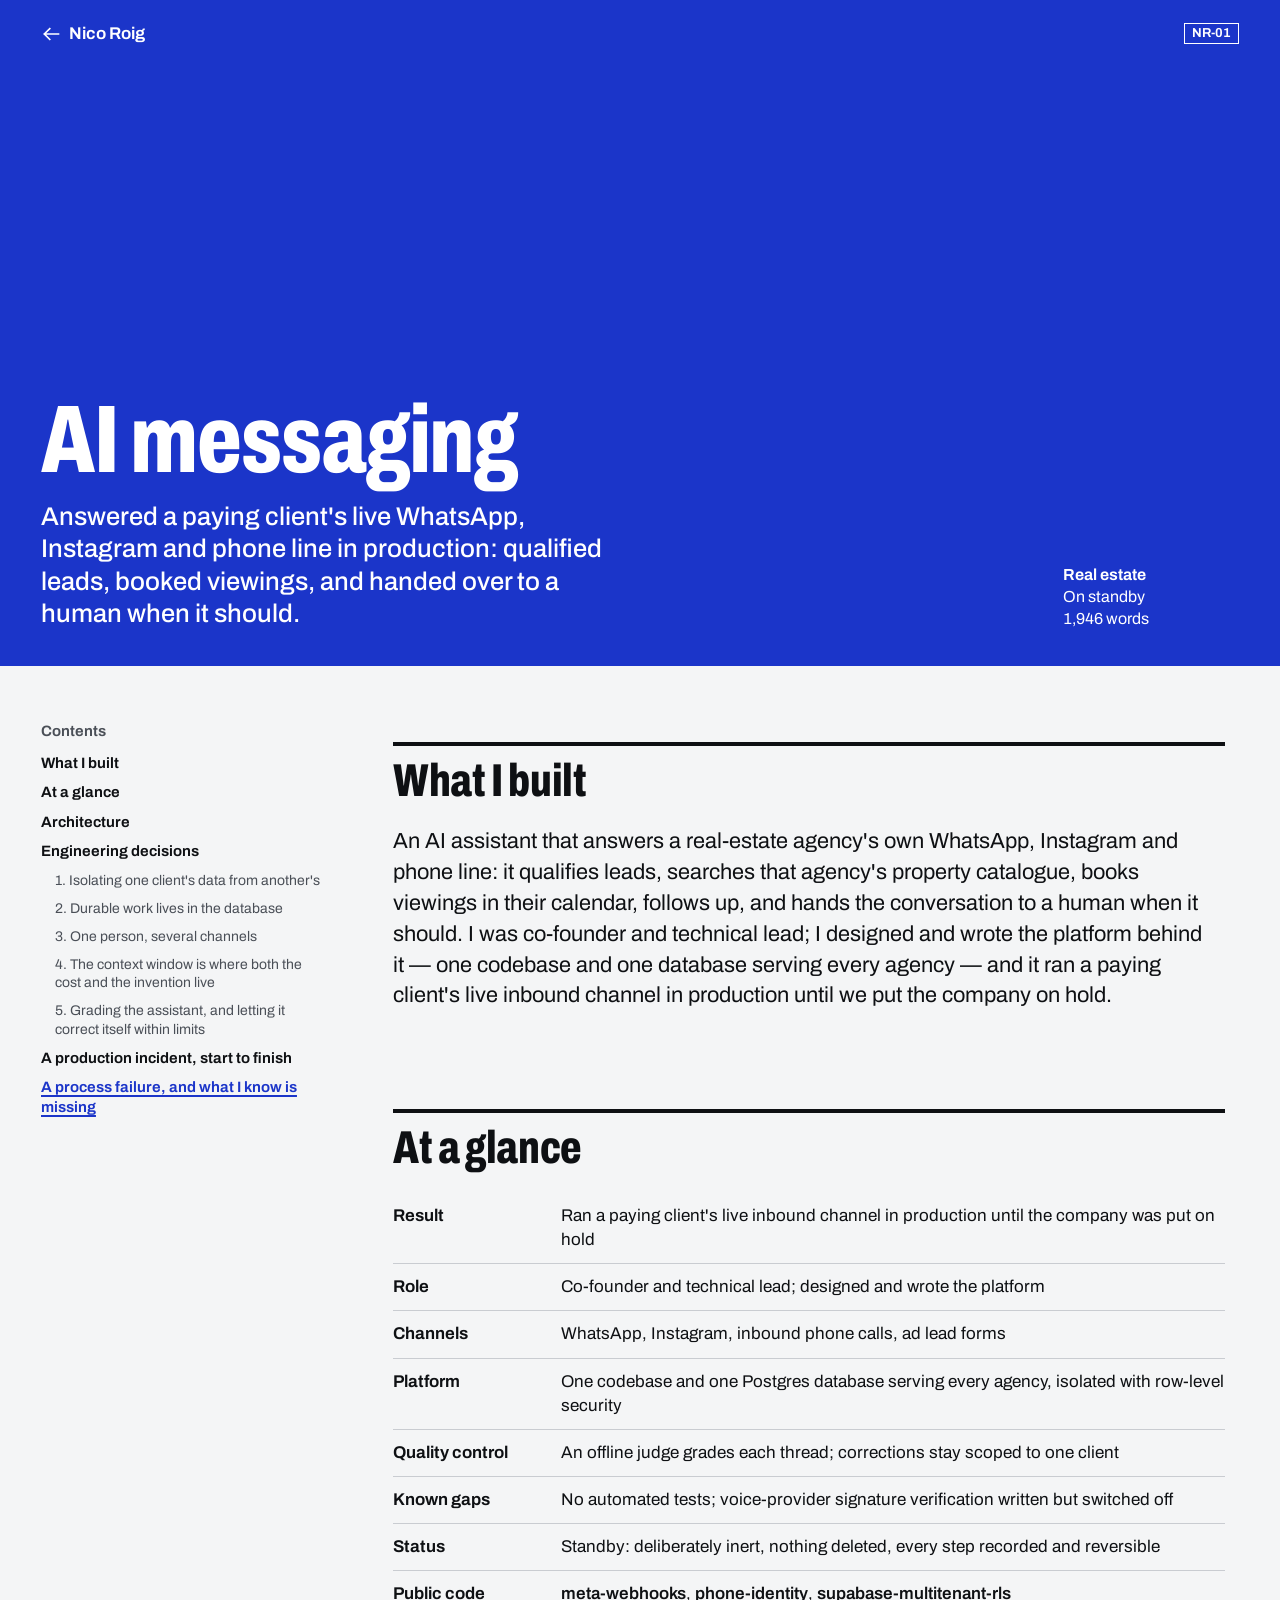
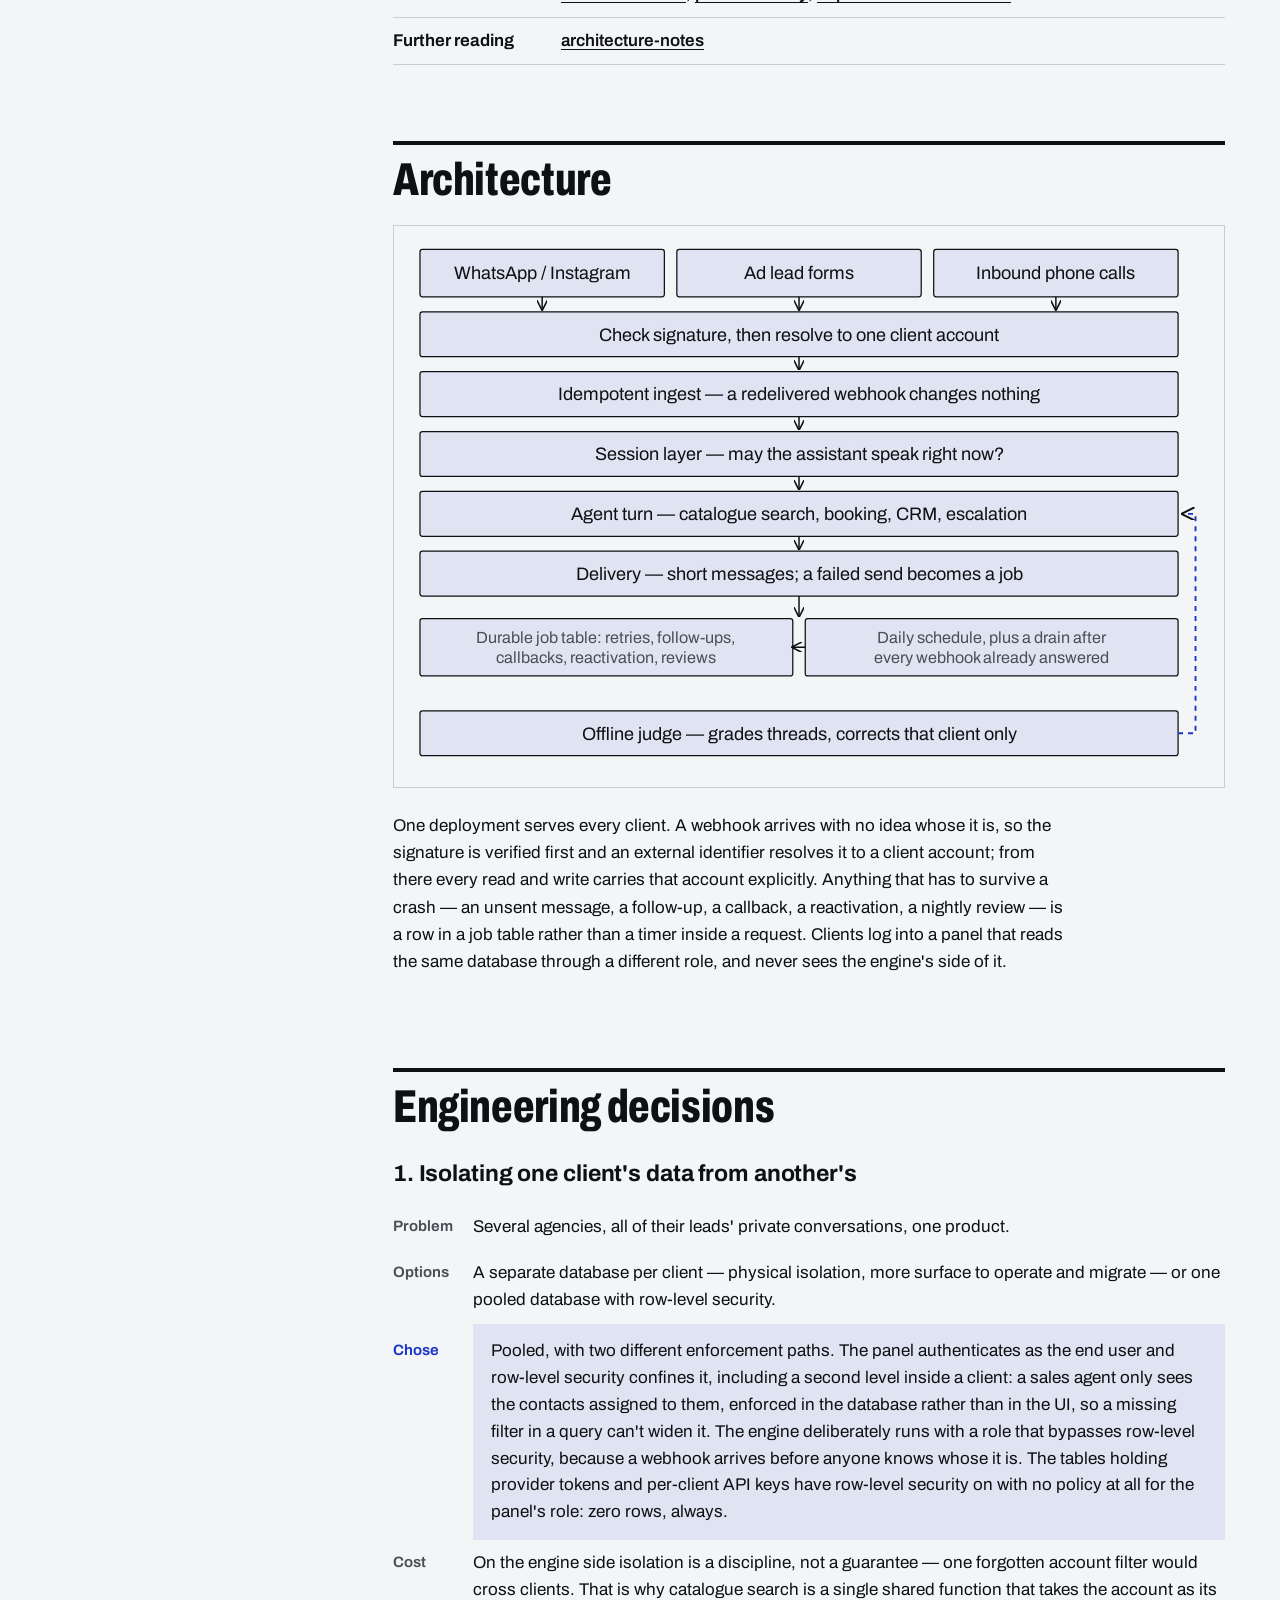
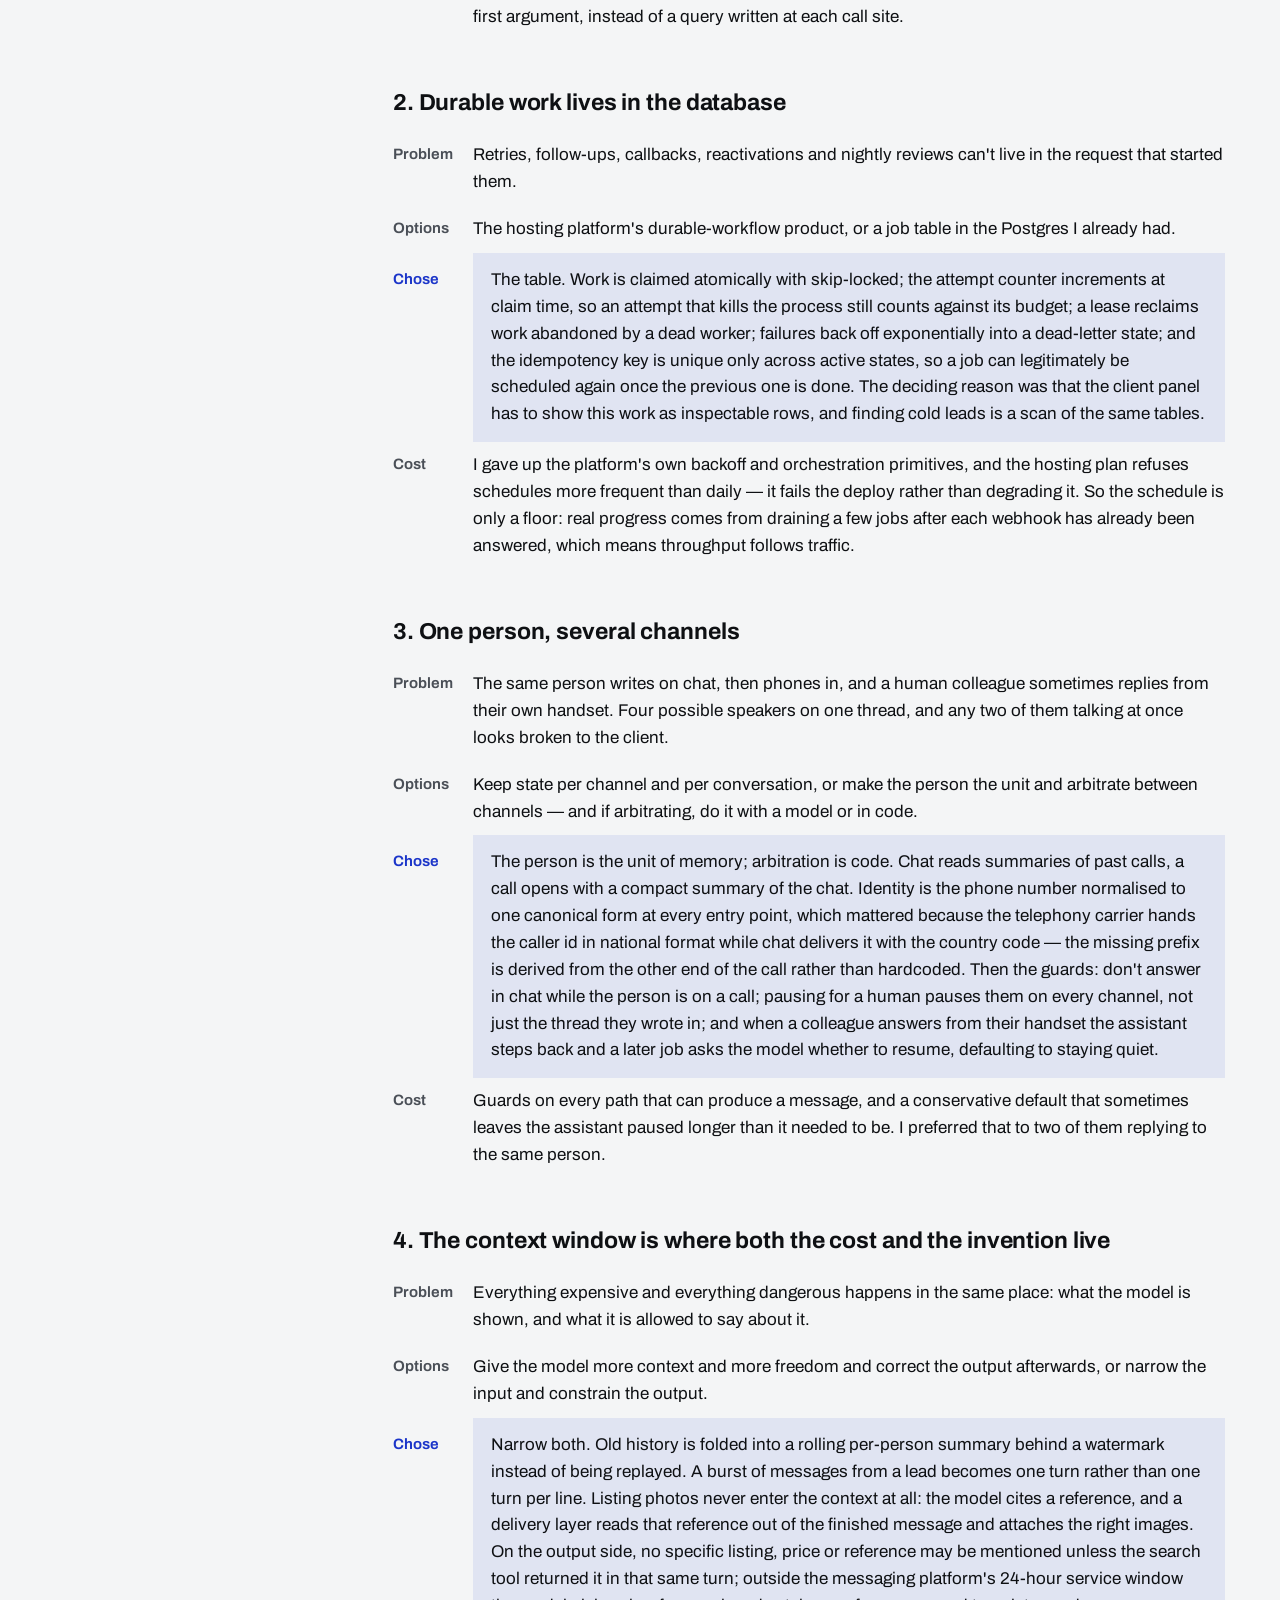
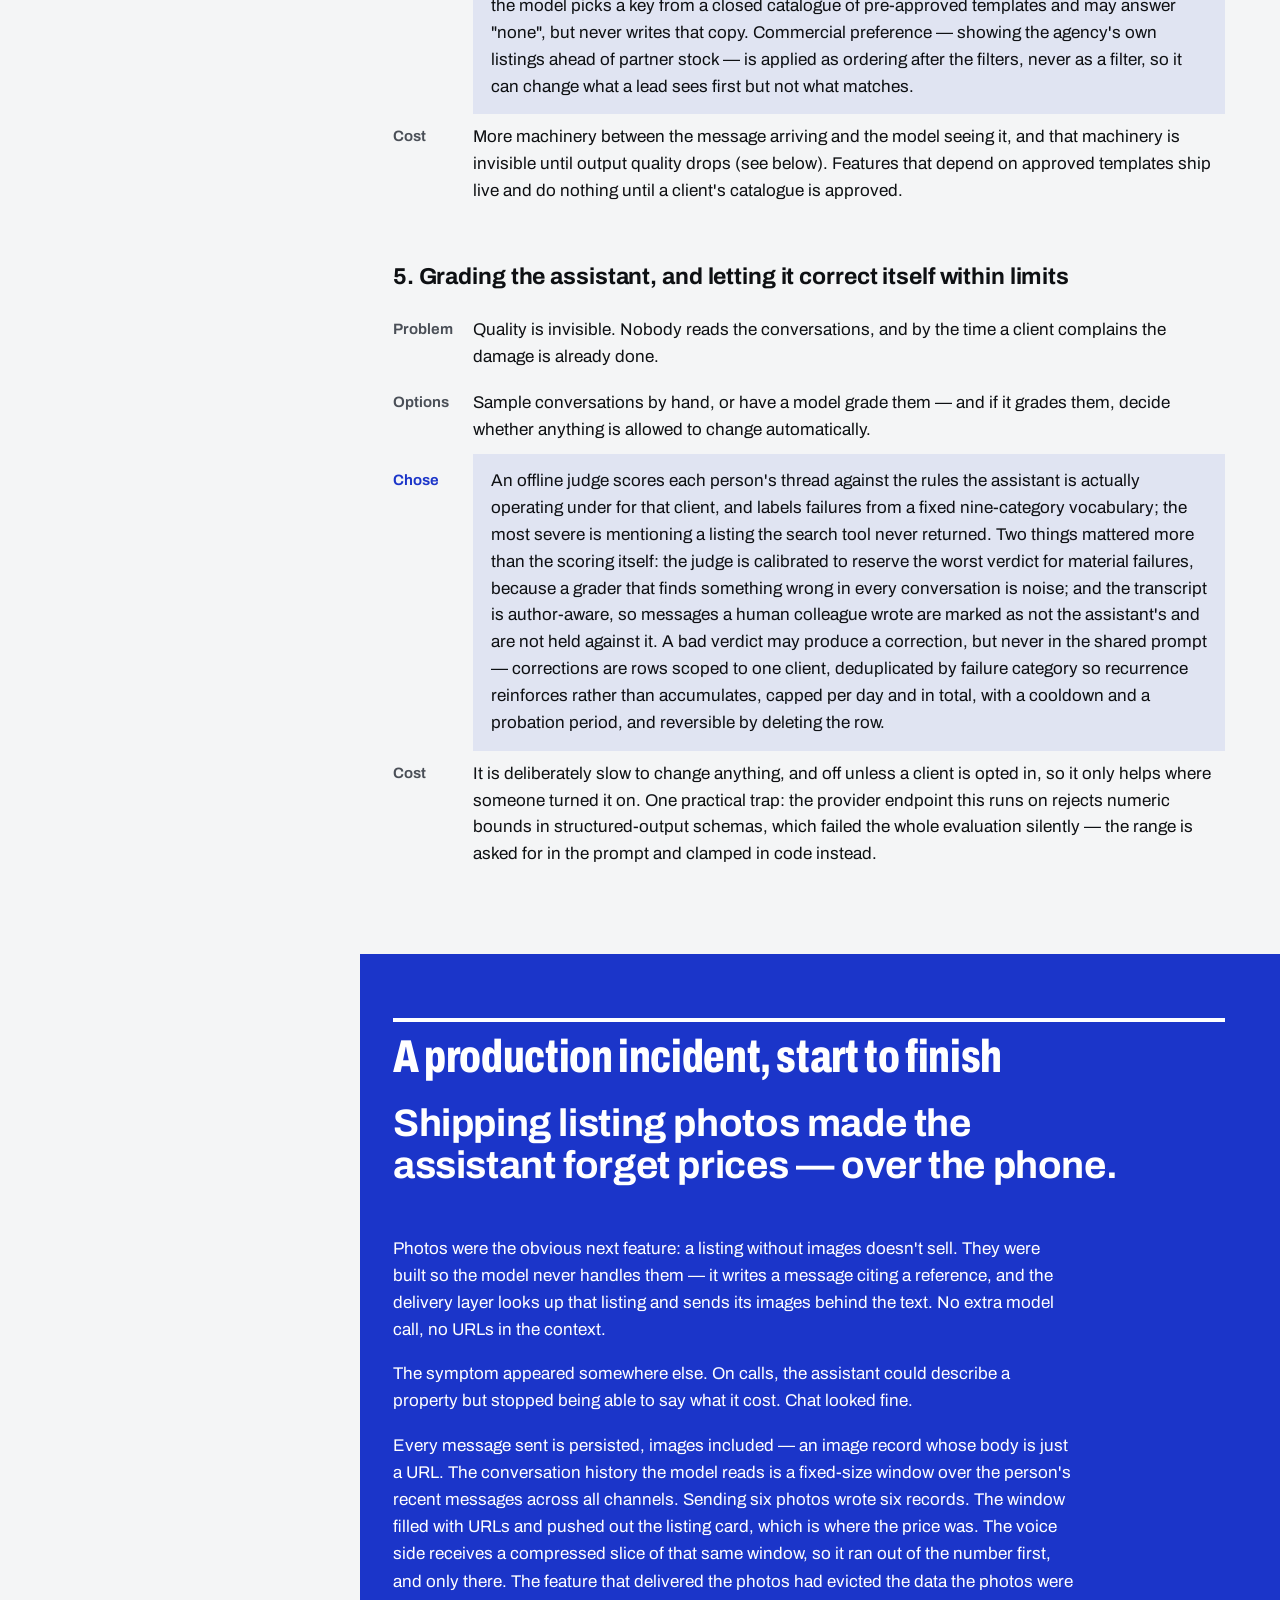
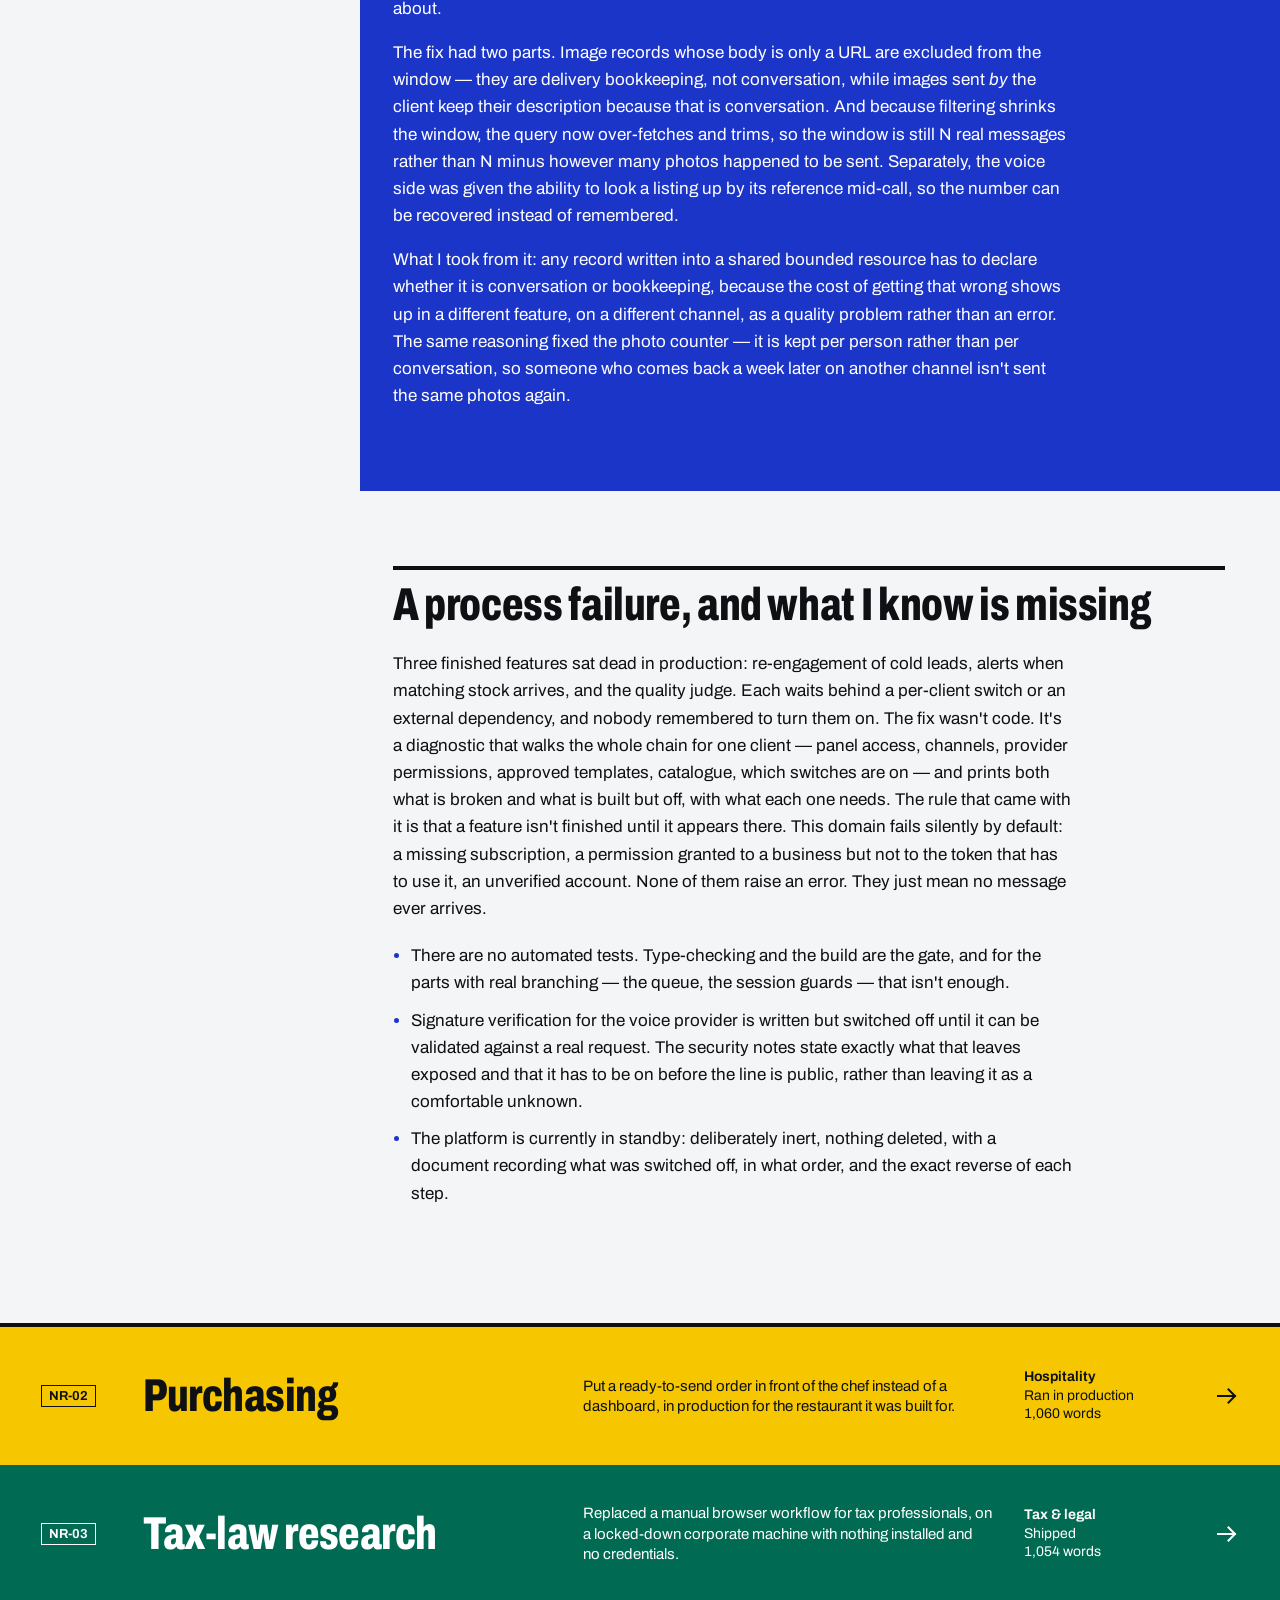
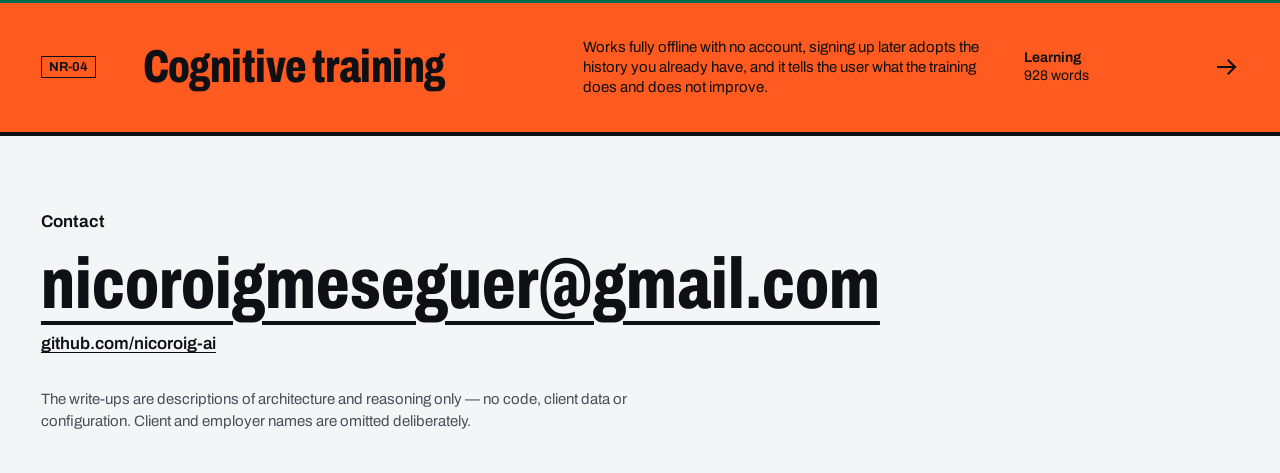
==== messaging/index.html @ cc5778f0 "Rediseño como catálogo tipo data book Cada sistema pasa a tener su propia página y URL, con un resul" ====
<!doctype html>
<html lang="en">
<head>
<meta charset="utf-8">
<meta name="viewport" content="width=device-width, initial-scale=1">
<title>AI messaging — Nico Roig</title>
<meta name="description" content="An AI assistant that answered a real-estate agency's own WhatsApp, Instagram and phone line, and the engineering decisions behind it.">
<link rel="canonical" href="https://nicoroig.dev/messaging/">
<meta property="og:type" content="website">
<meta property="og:site_name" content="Nico Roig">
<meta property="og:title" content="AI messaging — Nico Roig">
<meta property="og:description" content="An AI assistant that answered a real-estate agency's own WhatsApp, Instagram and phone line, and the engineering decisions behind it.">
<meta property="og:url" content="https://nicoroig.dev/messaging/">
<meta property="og:image" content="https://nicoroig.dev/assets/og/messaging.png">
<meta property="og:image:width" content="1200">
<meta property="og:image:height" content="630">
<meta name="twitter:card" content="summary_large_image">
<link rel="icon" href="/assets/favicon.svg" type="image/svg+xml">
<link rel="apple-touch-icon" href="/assets/apple-touch-icon.png">
<link rel="preload" href="/assets/fonts/archivo-latin-standard-normal.woff2" as="font" type="font/woff2" crossorigin>
<link rel="stylesheet" href="/assets/site.css">
<script src="/assets/site.js" defer></script>
</head>
<body data-book="messaging">
<a class="skip" href="#content">Skip to the write-up</a>
<header class="cover">
  <div class="cover-top">
    <a class="back" href="/"><svg class="arrow" viewBox="0 0 24 24" width="20" height="20" aria-hidden="true"><path d="M21 12H4M10.5 5.5 4 12l6.5 6.5" fill="none" stroke="currentColor" stroke-width="2" stroke-linecap="square"/></svg><span>Nico Roig</span></a>
    <span class="plate">NR-01</span>
  </div>
  <div class="cover-body">
    <h1>AI messaging</h1>
    <p class="cover-result">Answered a paying client's live WhatsApp, Instagram and phone line in production: qualified leads, booked viewings, and handed over to a human when it should.</p>
    <p class="cover-meta"><span>Real estate</span><span>On standby</span><span>1,946 words</span></p>
  </div>
</header>
<div class="doc">
  <nav class="toc" aria-label="On this page">
    <p class="toc-title">Contents</p>
    <ol>
      <li><a href="#what-i-built">What I built</a></li><li><a href="#at-a-glance">At a glance</a></li><li><a href="#architecture">Architecture</a></li><li><a href="#engineering-decisions">Engineering decisions</a></li><li class="toc-sub"><a href="#1-isolating-one-client-s-data-from-another-s">1. Isolating one client's data from another's</a></li><li class="toc-sub"><a href="#2-durable-work-lives-in-the-database">2. Durable work lives in the database</a></li><li class="toc-sub"><a href="#3-one-person-several-channels">3. One person, several channels</a></li><li class="toc-sub"><a href="#4-the-context-window-is-where-both-the-cost-and-the-invention-live">4. The context window is where both the cost and the invention live</a></li><li class="toc-sub"><a href="#5-grading-the-assistant-and-letting-it-correct-itself-within-limits">5. Grading the assistant, and letting it correct itself within limits</a></li><li><a href="#a-production-incident-start-to-finish">A production incident, start to finish</a></li><li><a href="#a-process-failure-and-what-i-know-is-missing">A process failure, and what I know is missing</a></li>
    </ol>
  </nav>
  <main id="content">
<section id="what-i-built">
<h2>What I built</h2>
<p class="lead">An AI assistant that answers a real-estate agency's own WhatsApp, Instagram and phone line: it qualifies leads, searches that agency's property catalogue, books viewings in their calendar, follows up, and hands the conversation to a human when it should. I was co-founder and technical lead; I designed and wrote the platform behind it — one codebase and one database serving every agency — and it ran a paying client's live inbound channel in production until we put the company on hold.</p>
</section>
<section id="at-a-glance">
<h2>At a glance</h2>
<dl class="spec">
  <dt>Result</dt><dd>Ran a paying client's live inbound channel in production until the company was put on hold</dd>
  <dt>Role</dt><dd>Co-founder and technical lead; designed and wrote the platform</dd>
  <dt>Channels</dt><dd>WhatsApp, Instagram, inbound phone calls, ad lead forms</dd>
  <dt>Platform</dt><dd>One codebase and one Postgres database serving every agency, isolated with row-level security</dd>
  <dt>Quality control</dt><dd>An offline judge grades each thread; corrections stay scoped to one client</dd>
  <dt>Known gaps</dt><dd>No automated tests; voice-provider signature verification written but switched off</dd>
  <dt>Status</dt><dd>Standby: deliberately inert, nothing deleted, every step recorded and reversible</dd>
  <dt>Public code</dt><dd><a href="https://github.com/nicoroig-ai/meta-webhooks">meta-webhooks</a>, <a href="https://github.com/nicoroig-ai/phone-identity">phone-identity</a>, <a href="https://github.com/nicoroig-ai/supabase-multitenant-rls">supabase-multitenant-rls</a></dd>
  <dt>Further reading</dt><dd><a href="https://github.com/nicoroig-ai/architecture-notes">architecture-notes</a></dd>
</dl>
</section>
<section id="architecture">
<h2>Architecture</h2>
<div class="fig" tabindex="0" role="group" aria-label="Architecture diagram. Scrolls sideways on small screens.">
    <svg viewBox="0 0 640 424" role="img" aria-label="Flow diagram: inbound channels, signature check, routing to a client account, idempotent ingest, session layer, agent turn, delivery, durable job table, schedule, offline judge feeding back into the agent turn.">
      <defs>
        <marker id="a1" viewBox="0 0 8 8" refX="7" refY="4" markerWidth="7" markerHeight="7" orient="auto">
          <path d="M0,0 L8,4 L0,8" stroke-width="1.2"/>
        </marker>
      </defs>

      <rect x="8"   y="6" width="196" height="38" rx="2"/>
      <text x="106" y="30" text-anchor="middle">WhatsApp / Instagram</text>
      <rect x="214" y="6" width="196" height="38" rx="2"/>
      <text x="312" y="30" text-anchor="middle">Ad lead forms</text>
      <rect x="420" y="6" width="196" height="38" rx="2"/>
      <text x="518" y="30" text-anchor="middle">Inbound phone calls</text>

      <line x1="106" y1="44" x2="106" y2="54" marker-end="url(#a1)"/>
      <line x1="312" y1="44" x2="312" y2="54" marker-end="url(#a1)"/>
      <line x1="518" y1="44" x2="518" y2="54" marker-end="url(#a1)"/>

      <rect x="8" y="56" width="608" height="36" rx="2"/>
      <text x="312" y="79" text-anchor="middle">Check signature, then resolve to one client account</text>
      <line x1="312" y1="92" x2="312" y2="102" marker-end="url(#a1)"/>

      <rect x="8" y="104" width="608" height="36" rx="2"/>
      <text x="312" y="127" text-anchor="middle">Idempotent ingest — a redelivered webhook changes nothing</text>
      <line x1="312" y1="140" x2="312" y2="150" marker-end="url(#a1)"/>

      <rect x="8" y="152" width="608" height="36" rx="2"/>
      <text x="312" y="175" text-anchor="middle">Session layer — may the assistant speak right now?</text>
      <line x1="312" y1="188" x2="312" y2="198" marker-end="url(#a1)"/>

      <rect x="8" y="200" width="608" height="36" rx="2"/>
      <text x="312" y="223" text-anchor="middle">Agent turn — catalogue search, booking, CRM, escalation</text>
      <line x1="312" y1="236" x2="312" y2="246" marker-end="url(#a1)"/>

      <rect x="8" y="248" width="608" height="36" rx="2"/>
      <text x="312" y="271" text-anchor="middle">Delivery — short messages; a failed send becomes a job</text>
      <line x1="312" y1="284" x2="312" y2="300" marker-end="url(#a1)"/>

      <rect x="8" y="302" width="299" height="46" rx="2"/>
      <text x="157" y="322" text-anchor="middle" class="sm">Durable job table: retries, follow-ups,</text>
      <text x="157" y="338" text-anchor="middle" class="sm">callbacks, reactivation, reviews</text>

      <rect x="317" y="302" width="299" height="46" rx="2"/>
      <text x="466" y="322" text-anchor="middle" class="sm">Daily schedule, plus a drain after</text>
      <text x="466" y="338" text-anchor="middle" class="sm">every webhook already answered</text>
      <line x1="317" y1="325" x2="307" y2="325" marker-end="url(#a1)"/>

      <rect x="8" y="376" width="608" height="36" rx="2"/>
      <text x="312" y="399" text-anchor="middle">Offline judge — grades threads, corrects that client only</text>
      <path class="dash" d="M616,394 H630 V218 H620" marker-end="url(#a1)"/>
    </svg>
  </div>
  <p class="fig-hint">Scroll sideways to see the whole diagram.</p>
  <p>One deployment serves every client. A webhook arrives with no idea whose it is, so the signature is verified first and an external identifier resolves it to a client account; from there every read and write carries that account explicitly. Anything that has to survive a crash — an unsent message, a follow-up, a callback, a reactivation, a nightly review — is a row in a job table rather than a timer inside a request. Clients log into a panel that reads the same database through a different role, and never sees the engine's side of it.</p>
</section>
<section id="engineering-decisions">
<h2>Engineering decisions</h2>
<h3 id="1-isolating-one-client-s-data-from-another-s">1. Isolating one client's data from another's</h3>
  <dl>
    <dt>Problem</dt><dd>Several agencies, all of their leads' private conversations, one product.</dd>
    <dt>Options</dt><dd>A separate database per client — physical isolation, more surface to operate and migrate — or one pooled database with row-level security.</dd>
    <dt>Chose</dt><dd>Pooled, with two different enforcement paths. The panel authenticates as the end user and row-level security confines it, including a second level inside a client: a sales agent only sees the contacts assigned to them, enforced in the database rather than in the UI, so a missing filter in a query can't widen it. The engine deliberately runs with a role that bypasses row-level security, because a webhook arrives before anyone knows whose it is. The tables holding provider tokens and per-client API keys have row-level security on with no policy at all for the panel's role: zero rows, always.</dd>
    <dt>Cost</dt><dd>On the engine side isolation is a discipline, not a guarantee — one forgotten account filter would cross clients. That is why catalogue search is a single shared function that takes the account as its first argument, instead of a query written at each call site.</dd>
  </dl>

  <h3 id="2-durable-work-lives-in-the-database">2. Durable work lives in the database</h3>
  <dl>
    <dt>Problem</dt><dd>Retries, follow-ups, callbacks, reactivations and nightly reviews can't live in the request that started them.</dd>
    <dt>Options</dt><dd>The hosting platform's durable-workflow product, or a job table in the Postgres I already had.</dd>
    <dt>Chose</dt><dd>The table. Work is claimed atomically with skip-locked; the attempt counter increments at claim time, so an attempt that kills the process still counts against its budget; a lease reclaims work abandoned by a dead worker; failures back off exponentially into a dead-letter state; and the idempotency key is unique only across active states, so a job can legitimately be scheduled again once the previous one is done. The deciding reason was that the client panel has to show this work as inspectable rows, and finding cold leads is a scan of the same tables.</dd>
    <dt>Cost</dt><dd>I gave up the platform's own backoff and orchestration primitives, and the hosting plan refuses schedules more frequent than daily — it fails the deploy rather than degrading it. So the schedule is only a floor: real progress comes from draining a few jobs after each webhook has already been answered, which means throughput follows traffic.</dd>
  </dl>

  <h3 id="3-one-person-several-channels">3. One person, several channels</h3>
  <dl>
    <dt>Problem</dt><dd>The same person writes on chat, then phones in, and a human colleague sometimes replies from their own handset. Four possible speakers on one thread, and any two of them talking at once looks broken to the client.</dd>
    <dt>Options</dt><dd>Keep state per channel and per conversation, or make the person the unit and arbitrate between channels — and if arbitrating, do it with a model or in code.</dd>
    <dt>Chose</dt><dd>The person is the unit of memory; arbitration is code. Chat reads summaries of past calls, a call opens with a compact summary of the chat. Identity is the phone number normalised to one canonical form at every entry point, which mattered because the telephony carrier hands the caller id in national format while chat delivers it with the country code — the missing prefix is derived from the other end of the call rather than hardcoded. Then the guards: don't answer in chat while the person is on a call; pausing for a human pauses them on every channel, not just the thread they wrote in; and when a colleague answers from their handset the assistant steps back and a later job asks the model whether to resume, defaulting to staying quiet.</dd>
    <dt>Cost</dt><dd>Guards on every path that can produce a message, and a conservative default that sometimes leaves the assistant paused longer than it needed to be. I preferred that to two of them replying to the same person.</dd>
  </dl>

  <h3 id="4-the-context-window-is-where-both-the-cost-and-the-invention-live">4. The context window is where both the cost and the invention live</h3>
  <dl>
    <dt>Problem</dt><dd>Everything expensive and everything dangerous happens in the same place: what the model is shown, and what it is allowed to say about it.</dd>
    <dt>Options</dt><dd>Give the model more context and more freedom and correct the output afterwards, or narrow the input and constrain the output.</dd>
    <dt>Chose</dt><dd>Narrow both. Old history is folded into a rolling per-person summary behind a watermark instead of being replayed. A burst of messages from a lead becomes one turn rather than one turn per line. Listing photos never enter the context at all: the model cites a reference, and a delivery layer reads that reference out of the finished message and attaches the right images. On the output side, no specific listing, price or reference may be mentioned unless the search tool returned it in that same turn; outside the messaging platform's 24-hour service window the model picks a key from a closed catalogue of pre-approved templates and may answer "none", but never writes that copy. Commercial preference — showing the agency's own listings ahead of partner stock — is applied as ordering after the filters, never as a filter, so it can change what a lead sees first but not what matches.</dd>
    <dt>Cost</dt><dd>More machinery between the message arriving and the model seeing it, and that machinery is invisible until output quality drops (see below). Features that depend on approved templates ship live and do nothing until a client's catalogue is approved.</dd>
  </dl>

  <h3 id="5-grading-the-assistant-and-letting-it-correct-itself-within-limits">5. Grading the assistant, and letting it correct itself within limits</h3>
  <dl>
    <dt>Problem</dt><dd>Quality is invisible. Nobody reads the conversations, and by the time a client complains the damage is already done.</dd>
    <dt>Options</dt><dd>Sample conversations by hand, or have a model grade them — and if it grades them, decide whether anything is allowed to change automatically.</dd>
    <dt>Chose</dt><dd>An offline judge scores each person's thread against the rules the assistant is actually operating under for that client, and labels failures from a fixed nine-category vocabulary; the most severe is mentioning a listing the search tool never returned. Two things mattered more than the scoring itself: the judge is calibrated to reserve the worst verdict for material failures, because a grader that finds something wrong in every conversation is noise; and the transcript is author-aware, so messages a human colleague wrote are marked as not the assistant's and are not held against it. A bad verdict may produce a correction, but never in the shared prompt — corrections are rows scoped to one client, deduplicated by failure category so recurrence reinforces rather than accumulates, capped per day and in total, with a cooldown and a probation period, and reversible by deleting the row.</dd>
    <dt>Cost</dt><dd>It is deliberately slow to change anything, and off unless a client is opted in, so it only helps where someone turned it on. One practical trap: the provider endpoint this runs on rejects numeric bounds in structured-output schemas, which failed the whole evaluation silently — the range is asked for in the prompt and clamped in code instead.</dd>
  </dl>
</section>
<section id="a-production-incident-start-to-finish" class="band">
<h2>A production incident, start to finish</h2>
<p class="pull">Shipping listing photos made the assistant forget prices — over the phone.</p>
  <p>Photos were the obvious next feature: a listing without images doesn't sell. They were built so the model never handles them — it writes a message citing a reference, and the delivery layer looks up that listing and sends its images behind the text. No extra model call, no URLs in the context.</p>
  <p>The symptom appeared somewhere else. On calls, the assistant could describe a property but stopped being able to say what it cost. Chat looked fine.</p>
  <p>Every message sent is persisted, images included — an image record whose body is just a URL. The conversation history the model reads is a fixed-size window over the person's recent messages across all channels. Sending six photos wrote six records. The window filled with URLs and pushed out the listing card, which is where the price was. The voice side receives a compressed slice of that same window, so it ran out of the number first, and only there. The feature that delivered the photos had evicted the data the photos were about.</p>
  <p>The fix had two parts. Image records whose body is only a URL are excluded from the window — they are delivery bookkeeping, not conversation, while images sent <em>by</em> the client keep their description because that is conversation. And because filtering shrinks the window, the query now over-fetches and trims, so the window is still N real messages rather than N minus however many photos happened to be sent. Separately, the voice side was given the ability to look a listing up by its reference mid-call, so the number can be recovered instead of remembered.</p>
  <p>What I took from it: any record written into a shared bounded resource has to declare whether it is conversation or bookkeeping, because the cost of getting that wrong shows up in a different feature, on a different channel, as a quality problem rather than an error. The same reasoning fixed the photo counter — it is kept per person rather than per conversation, so someone who comes back a week later on another channel isn't sent the same photos again.</p>
</section>
<section id="a-process-failure-and-what-i-know-is-missing">
<h2>A process failure, and what I know is missing</h2>
<p>Three finished features sat dead in production: re-engagement of cold leads, alerts when matching stock arrives, and the quality judge. Each waits behind a per-client switch or an external dependency, and nobody remembered to turn them on. The fix wasn't code. It's a diagnostic that walks the whole chain for one client — panel access, channels, provider permissions, approved templates, catalogue, which switches are on — and prints both what is broken and what is built but off, with what each one needs. The rule that came with it is that a feature isn't finished until it appears there. This domain fails silently by default: a missing subscription, a permission granted to a business but not to the token that has to use it, an unverified account. None of them raise an error. They just mean no message ever arrives.</p>
  <ul>
    <li>There are no automated tests. Type-checking and the build are the gate, and for the parts with real branching — the queue, the session guards — that isn't enough.</li>
    <li>Signature verification for the voice provider is written but switched off until it can be validated against a real request. The security notes state exactly what that leaves exposed and that it has to be on before the line is public, rather than leaving it as a comfortable unknown.</li>
    <li>The platform is currently in standby: deliberately inert, nothing deleted, with a document recording what was switched off, in what order, and the exact reverse of each step.</li>
  </ul>
</section>
  </main>
</div>
<nav class="more" id="more" aria-label="The other systems">
<ol class="stack stack--end">
  <li data-book="purchasing" style="--words:1060">
    <a class="spine" href="/purchasing/">
      <span class="plate">NR-02</span>
      <h2 class="spine-title">Purchasing</h2>
      <p class="spine-result">Put a ready-to-send order in front of the chef instead of a dashboard, in production for the restaurant it was built for.</p>
      <p class="spine-meta"><span>Hospitality</span><span>Ran in production</span><span>1,060 words</span></p>
      <svg class="arrow" viewBox="0 0 24 24" width="24" height="24" aria-hidden="true"><path d="M3 12h17M13.5 5.5 20 12l-6.5 6.5" fill="none" stroke="currentColor" stroke-width="2" stroke-linecap="square"/></svg>
    </a>
  </li>
  <li data-book="tax" style="--words:1054">
    <a class="spine" href="/tax/">
      <span class="plate">NR-03</span>
      <h2 class="spine-title">Tax-law research</h2>
      <p class="spine-result">Replaced a manual browser workflow for tax professionals, on a locked-down corporate machine with nothing installed and no credentials.</p>
      <p class="spine-meta"><span>Tax &amp; legal</span><span>Shipped</span><span>1,054 words</span></p>
      <svg class="arrow" viewBox="0 0 24 24" width="24" height="24" aria-hidden="true"><path d="M3 12h17M13.5 5.5 20 12l-6.5 6.5" fill="none" stroke="currentColor" stroke-width="2" stroke-linecap="square"/></svg>
    </a>
  </li>
  <li data-book="training" style="--words:928">
    <a class="spine" href="/training/">
      <span class="plate">NR-04</span>
      <h2 class="spine-title">Cognitive training</h2>
      <p class="spine-result">Works fully offline with no account, signing up later adopts the history you already have, and it tells the user what the training does and does not improve.</p>
      <p class="spine-meta"><span>Learning</span><span>928 words</span></p>
      <svg class="arrow" viewBox="0 0 24 24" width="24" height="24" aria-hidden="true"><path d="M3 12h17M13.5 5.5 20 12l-6.5 6.5" fill="none" stroke="currentColor" stroke-width="2" stroke-linecap="square"/></svg>
    </a>
  </li>
</ol>
</nav>
<footer class="colophon">
  <h2 class="colophon-title">Contact</h2>
  <p class="colophon-mail"><a href="mailto:nicoroigmeseguer@gmail.com">nicoroigmeseguer@gmail.com</a></p>
  <p class="colophon-links"><a href="https://github.com/nicoroig-ai">github.com/nicoroig-ai</a></p>
  <p class="colophon-note">The write-ups are descriptions of architecture and reasoning only — no code, client data or configuration. Client and employer names are omitted deliberately.</p>
</footer>
</body>
</html>
---- assets/site.css ----
/* Nico Roig: a technical data book. Visual decisions are recorded in _design/DESIGN.md. */

@font-face {
  font-family: "Archivo";
  src: url("/assets/fonts/archivo-latin-standard-normal.woff2") format("woff2");
  font-weight: 100 900;
  font-stretch: 62% 125%;
  font-style: normal;
  font-display: swap;
}
@font-face {
  font-family: "Archivo";
  src: url("/assets/fonts/archivo-latin-standard-italic.woff2") format("woff2");
  font-weight: 100 900;
  font-stretch: 62% 125%;
  font-style: italic;
  font-display: swap;
}

:root {
  color-scheme: light dark;
  --paper: #f4f5f6;
  --ink: #0e1013;
  --ink-2: #4a4f57;
  --rule: #c9ccd1;

  --cobalt: #1b35c9;
  --yellow: #f6c700;
  --green: #006b52;
  --orange: #ff5a1f;
  --on-dark: #ffffff;
  --on-light: #0e1013;

  --cobalt-text: #1b35c9;
  --yellow-text: #735c00;
  --green-text: #006b52;
  --orange-text: #b13606;

  --tint: 9%;
  --gutter: clamp(1rem, 3.2vw, 3rem);
  --ease: cubic-bezier(.16, 1, .3, 1);
  --sans: "Archivo", "Helvetica Neue", Arial, sans-serif;
}

@media (prefers-color-scheme: dark) {
  :root {
    --paper: #111317;
    --ink: #eceef0;
    --ink-2: #a5abb4;
    --rule: #30343b;
    --cobalt-text: #9dabff;
    --yellow-text: #f6c700;
    --green-text: #4fd1ab;
    --orange-text: #ff8a5f;
    --tint: 15%;
  }
}

[data-book="messaging"]  { --book: var(--cobalt); --on-book: var(--on-dark);  --book-text: var(--cobalt-text); }
[data-book="purchasing"] { --book: var(--yellow); --on-book: var(--on-light); --book-text: var(--yellow-text); }
[data-book="tax"]        { --book: var(--green);  --on-book: var(--on-dark);  --book-text: var(--green-text); }
[data-book="training"]   { --book: var(--orange); --on-book: var(--on-light); --book-text: var(--orange-text); }

*, *::before, *::after { box-sizing: border-box; }
html {
  -webkit-text-size-adjust: 100%;
  scroll-behavior: smooth;
  scrollbar-color: var(--ink-2) var(--paper);
}
body {
  margin: 0;
  background: var(--paper);
  color: var(--ink);
  font: 400 1.0625rem/1.6 var(--sans);
  font-feature-settings: "kern" 1;
  overflow-x: clip;
}
::selection { background: var(--book, var(--ink)); color: var(--on-book, var(--paper)); }
a {
  color: inherit;
  text-decoration: underline;
  text-decoration-thickness: 1px;
  text-underline-offset: .18em;
}
a:hover { text-decoration-thickness: 2px; }
:focus-visible { outline: 3px solid var(--book-text, var(--ink)); outline-offset: 3px; }
p { margin: 0 0 1em; max-width: 68ch; }
em { font-style: italic; }

.skip {
  position: absolute;
  left: var(--gutter);
  top: -4rem;
  z-index: 10;
  padding: .5rem .875rem;
  background: var(--paper);
  color: var(--ink);
}
.skip:focus { top: .75rem; }

/* Part plate: the label printed on every volume */
.plate {
  display: inline-block;
  padding: .28em .55em .24em;
  border: 1.5px solid currentColor;
  font-size: .8125rem;
  font-weight: 650;
  line-height: 1;
  font-variant-numeric: tabular-nums;
  white-space: nowrap;
}

/* ---------- Home: masthead ---------- */

.first-view {
  display: flex;
  flex-direction: column;
  min-height: 100svh;
}
.masthead {
  display: grid;
  grid-template-columns: minmax(0, 7fr) minmax(0, 5fr);
  gap: 1.25rem var(--gutter);
  align-items: end;
  padding: clamp(1.25rem, 3.4vh, 2.5rem) var(--gutter) clamp(1.125rem, 3vh, 2.25rem);
}
.masthead h1 {
  margin: 0;
  font-size: clamp(3.25rem, min(8.4vw, 13vh), 6rem);
  font-weight: 800;
  font-stretch: 112%;
  line-height: .95;
  letter-spacing: -.035em;
}
.masthead-name p { margin: .5rem 0 0; font-size: 1.0625rem; font-weight: 500; color: var(--ink-2); }
.masthead-intro p { margin-bottom: .625rem; font-size: clamp(1.0625rem, 1.5vw, 1.3125rem); line-height: 1.38; text-wrap: pretty; }
.masthead-intro .masthead-links { margin: 0; font-size: 1rem; }
.masthead-links a { margin-right: 1.125rem; font-weight: 600; }

/* ---------- Spine stack ---------- */

main { display: block; }
.first-view > main { display: flex; flex: 1; min-height: 0; }
.stack {
  list-style: none;
  display: flex;
  flex-direction: column;
  flex: 1;
  width: 100%;
  margin: 0;
  padding: 0;
  overflow: clip;
}
.stack > li {
  display: flex;
  flex: var(--words) 1 0;
  min-height: 5.75rem;
}
.spine {
  flex: 1;
  display: grid;
  grid-template-columns: 4.75rem minmax(0, 5fr) minmax(0, 5fr) minmax(9.5rem, 2fr) 1.5rem;
  gap: 0 clamp(.875rem, 2vw, 2rem);
  align-items: center;
  padding: .75rem var(--gutter);
  background: var(--book);
  color: var(--on-book);
  text-decoration: none;
  transition: transform .55s var(--ease), box-shadow .55s var(--ease);
  --title: clamp(2rem, min(4.6vw, 8vh), 4rem);
}
[data-book="messaging"] > .spine { --title: clamp(2.25rem, min(6.4vw, 11.5vh), 6rem); }
.spine:hover, .spine:focus-visible {
  transform: translateX(clamp(1rem, 2.4vw, 2.25rem));
  box-shadow: -14px 0 28px rgb(0 0 0 / .3);
}
.spine:focus-visible { outline: 3px solid var(--on-book); outline-offset: -8px; }
.spine ::selection, .cover ::selection, .band ::selection { background: var(--on-book); color: var(--book); }
.spine .plate { justify-self: start; }
.spine-title {
  margin: 0;
  font-size: var(--title);
  font-weight: 800;
  font-stretch: 72%;
  line-height: .96;
  letter-spacing: -.012em;
}
.spine-result {
  margin: 0;
  font-size: clamp(.9375rem, 1.14vw, 1.0625rem);
  line-height: 1.36;
  text-wrap: pretty;
}
.spine-meta {
  margin: 0;
  display: flex;
  flex-direction: column;
  font-size: .875rem;
  line-height: 1.34;
  font-variant-numeric: tabular-nums;
}
.spine-meta span:first-child { font-weight: 650; }
.arrow { flex: none; display: block; }
.spine .arrow { transition: transform .55s var(--ease); }
.spine:hover .arrow { transform: translateX(-.25rem); }

.stack--end > li { flex: none; min-height: calc(var(--words) * .07px + 4rem); }
.stack--end .spine { --title: clamp(1.875rem, 3.6vw, 3.25rem); }

/* ---------- Public parts ---------- */

.parts { padding: clamp(3.5rem, 8vw, 6.5rem) var(--gutter) clamp(2.5rem, 6vw, 4.5rem); }
.parts h2 {
  margin: 0 0 .5rem;
  font-size: clamp(2.5rem, 5.4vw, 4.5rem);
  font-weight: 800;
  font-stretch: 72%;
  line-height: 1;
  letter-spacing: -.012em;
}
.parts-intro { margin-bottom: 2rem; font-size: 1.1875rem; line-height: 1.4; }
.parts table { width: 100%; border-collapse: collapse; border-top: 4px solid var(--ink); }
.parts th, .parts td { padding: .875rem 1.25rem .875rem 0; border-bottom: 1px solid var(--rule); text-align: left; vertical-align: top; font-weight: 400; line-height: 1.42; }
.parts thead th { padding-block: .5rem; font-size: .875rem; font-weight: 650; color: var(--ink-2); }
.parts tbody th { font-weight: 700; white-space: nowrap; }
.parts td:last-child { color: var(--ink-2); }

/* ---------- Colophon ---------- */

.colophon { padding: clamp(2.5rem, 6vw, 4.5rem) var(--gutter) 2.5rem; border-top: 4px solid var(--ink); }
.colophon-title { margin: 0 0 .75rem; font-size: 1.0625rem; font-weight: 650; }
.colophon-mail { margin: 0 0 .5rem; max-width: none; font-size: clamp(1.5rem, 5.6vw, 4.5rem); font-weight: 800; font-stretch: 72%; line-height: 1.05; overflow-wrap: anywhere; }
.colophon-mail a { text-decoration-thickness: .05em; }
.colophon-links { margin-bottom: 2rem; font-weight: 600; }
.colophon-note { margin: 0; font-size: .9375rem; line-height: 1.45; color: var(--ink-2); }

/* ---------- Project: cover ---------- */

.cover {
  display: flex;
  flex-direction: column;
  justify-content: space-between;
  gap: clamp(2.5rem, 9vh, 6rem);
  min-height: 74svh;
  padding: 1.25rem var(--gutter) clamp(1.75rem, 4vh, 3rem);
  background: var(--book);
  color: var(--on-book);
}
.cover-top { display: flex; justify-content: space-between; align-items: center; gap: 1rem; }
.back {
  display: inline-flex;
  align-items: center;
  gap: .5rem;
  font-weight: 650;
  text-decoration: none;
}
.back:hover span { text-decoration: underline; text-decoration-thickness: 2px; text-underline-offset: .18em; }
.back:focus-visible, .cover :focus-visible { outline-color: var(--on-book); }
.cover-body { display: grid; grid-template-columns: minmax(0, 8fr) minmax(0, 4fr); gap: 1rem var(--gutter); align-items: end; }
.cover h1 {
  grid-column: 1 / -1;
  margin: 0;
  font-size: clamp(3.5rem, min(13vw, 22vh), 6rem);
  font-weight: 800;
  font-stretch: 72%;
  line-height: .94;
  letter-spacing: -.012em;
  text-wrap: balance;
}
@media (min-width: 62rem) {
  .cover h1 { font-size: 6rem; }
}
.cover-result { margin: 0; font-size: clamp(1.25rem, 2vw, 1.75rem); font-weight: 500; line-height: 1.26; max-width: 38ch; text-wrap: pretty; }
.cover-meta { margin: 0; display: flex; flex-direction: column; justify-self: end; min-width: 11rem; font-size: 1rem; line-height: 1.38; font-variant-numeric: tabular-nums; }
.cover-meta span:first-child { font-weight: 650; }

/* ---------- Project: document ---------- */

.doc {
  display: grid;
  grid-template-columns: minmax(13rem, 18rem) minmax(0, 52rem);
  gap: 0 clamp(2rem, 5vw, 5rem);
  padding: 0 var(--gutter);
}
.toc {
  position: sticky;
  top: 0;
  align-self: start;
  max-height: 100svh;
  overflow-y: auto;
  padding: 3.5rem 0 2rem;
  scrollbar-width: thin;
  font-size: .9375rem;
  line-height: 1.3;
}
.toc-title { margin: 0 0 .75rem; font-weight: 650; color: var(--ink-2); }
.toc ol { list-style: none; margin: 0; padding: 0; }
.toc li { margin: 0 0 .625rem; }
.toc a { display: block; text-decoration: none; font-weight: 650; }
.toc a:hover { text-decoration: underline; text-underline-offset: .18em; }
.toc-sub a { padding-left: .875rem; font-size: .875rem; font-weight: 400; color: var(--ink-2); }
.toc a.is-current { color: var(--book-text); text-decoration: underline; text-decoration-thickness: 2px; text-underline-offset: .18em; }

#content { padding-bottom: clamp(3.5rem, 8vw, 6rem); min-width: 0; }
#content section { padding-top: clamp(3rem, 6vw, 4.75rem); scroll-margin-top: 0; }
#content h2 {
  margin: 0 0 1.25rem;
  padding-top: .75rem;
  border-top: 4px solid var(--ink);
  font-size: clamp(2rem, 3.6vw, 3rem);
  font-weight: 800;
  font-stretch: 72%;
  line-height: 1.04;
  letter-spacing: -.008em;
  text-wrap: balance;
}
#content h3 {
  margin: 3rem 0 1rem;
  scroll-margin-top: 1.5rem;
  font-size: 1.4375rem;
  font-weight: 700;
  line-height: 1.2;
  letter-spacing: -.005em;
  text-wrap: balance;
  max-width: 34em;
}
#content h2 + h3 { margin-top: 1.75rem; }
.lead { font-size: clamp(1.1875rem, 1.7vw, 1.375rem); line-height: 1.42; text-wrap: pretty; }
#content ul { margin: 1.25rem 0; padding-left: 1.125rem; max-width: 68ch; }
#content li { margin: 0 0 .625rem; }
#content li::marker { color: var(--book-text); }

.spec {
  display: grid;
  grid-template-columns: minmax(7rem, 10.5rem) minmax(0, 1fr);
  margin: 0;
}
.spec dt, .spec dd { margin: 0; padding: .6875rem 0; border-bottom: 1px solid var(--rule); line-height: 1.42; }
.spec dt { padding-right: 1rem; font-weight: 650; }
.spec a { font-weight: 600; }

/* Decision rows */
#content section > dl:not(.spec) {
  display: grid;
  grid-template-columns: 5rem minmax(0, 1fr);
  margin: 0 0 1rem;
}
#content section > dl:not(.spec) dt {
  padding: .625rem 1rem .625rem 0;
  font-size: .9375rem;
  font-weight: 650;
  line-height: 1.7;
  color: var(--ink-2);
}
#content section > dl:not(.spec) dd { margin: 0; padding: .625rem 0; line-height: 1.58; }
/* The choice is what a skimming reader came for */
#content section > dl:not(.spec) dt:nth-of-type(3) { grid-column: 1; color: var(--book-text); }
#content section > dl:not(.spec) dd:nth-of-type(3) {
  padding: .875rem 1.125rem;
  background: color-mix(in srgb, var(--book) var(--tint), var(--paper));
}
#content section > dl:not(.spec) dt:nth-of-type(3) { padding-top: .875rem; }

/* Diagram */
.fig {
  margin: 0 0 1.5rem;
  padding: 1rem;
  border: 1px solid var(--rule);
  overflow-x: auto;
  scrollbar-width: thin;
}
.fig svg { display: block; width: 100%; min-width: 34rem; height: auto; }
.fig text { fill: var(--ink); font-family: var(--sans); font-size: 14.5px; }
.fig .sm { fill: var(--ink-2); font-size: 13px; }
.fig rect { fill: color-mix(in srgb, var(--book) var(--tint), var(--paper)); stroke: var(--ink); stroke-width: 1; }
.fig line, .fig path { stroke: var(--ink); stroke-width: 1.2; fill: none; }
.fig .dash { stroke: var(--book-text); stroke-dasharray: 4 4; stroke-width: 1.5; }
.fig rect.dash { fill: none; }
.fig marker path { stroke: var(--ink); }

.fig-hint { display: none; }
@media (max-width: 44rem) {
  .fig { margin-bottom: .5rem; }
  .fig-hint { display: block; margin-bottom: 1.5rem; font-size: .9375rem; color: var(--ink-2); }
}

/* Colour field: the part of the write-up nobody should skip */
#content section.band {
  margin-top: clamp(3rem, 6vw, 4.75rem);
  padding: clamp(2.5rem, 5vw, 4rem) 0;
  color: var(--on-book);
  background: var(--book);
  /* Paints past the column to the viewport edge. A shadow adds no scrollable width. */
  box-shadow: 0 0 0 100vmax var(--book);
  clip-path: inset(0 -100vmax 0 calc(clamp(1rem, 2.5vw, 2.5rem) * -1));
}
#content section.band h2 { border-top-color: var(--on-book); }
#content section.band li::marker { color: inherit; }
.pull {
  margin-bottom: 1.25em;
  font-size: clamp(1.625rem, 3vw, 2.5rem);
  font-weight: 700;
  line-height: 1.1;
  letter-spacing: -.01em;
  max-width: 24em;
  text-wrap: balance;
}
.more { border-top: 4px solid var(--ink); }

/* ---------- 404 ---------- */

.missing { display: flex; flex-direction: column; min-height: 100svh; }
.missing > main { display: flex; flex: 1; }
.missing .stack--end > li { flex: var(--words) 1 0; min-height: 5.75rem; }
.missing .masthead h1 { font-size: clamp(2.75rem, 8vw, 6rem); font-stretch: 72%; letter-spacing: -.012em; }

/* ---------- Narrow ---------- */

@media (max-width: 62rem) {
  .doc { grid-template-columns: minmax(0, 1fr); }
  .toc { position: static; max-height: none; overflow: visible; padding: 2rem 0 0; }
  .toc-sub { display: none; }
  .toc ol { display: flex; flex-wrap: wrap; gap: .25rem 1.25rem; }
  .toc li { margin: 0; }
  #content section.band { clip-path: inset(0 -100vmax); }
  .spine { grid-template-columns: 4.75rem minmax(0, 1fr) minmax(9rem, 11rem) 1.5rem; align-content: center; }
  .spine-result { grid-column: 2; grid-row: 2; margin-top: .5rem; }
  .spine-title { grid-column: 2; grid-row: 1; }
  .spine-meta { grid-column: 3; grid-row: 1 / span 2; }
  .spine .arrow { grid-column: 4; grid-row: 1 / span 2; }
  .spine .plate { grid-row: 1 / span 2; }
  .stack > li { min-height: 8rem; }
}

@media (max-width: 40rem) {
  body { font-size: 1.0625rem; }
  .masthead { grid-template-columns: minmax(0, 1fr); }
  .first-view { min-height: 0; }
  .stack > li { flex: none; min-height: calc(var(--words) * .11px + 5rem); }
  .spine {
    grid-template-columns: auto minmax(0, 1fr) 1.5rem;
    gap: .75rem;
    align-content: center;
    padding-block: 1.125rem;
    --title: clamp(2.25rem, 12vw, 3rem);
  }
  [data-book="messaging"] > .spine { --title: clamp(2.75rem, 15vw, 3.75rem); }
  .stack--end .spine { --title: clamp(2rem, 10vw, 2.5rem); }
  .spine-title { grid-column: 1 / span 2; grid-row: 1; }
  .spine .arrow { grid-column: 3; grid-row: 1; }
  .spine-result { grid-column: 1 / -1; grid-row: 2; margin: 0; }
  .spine .plate { grid-column: 1; grid-row: 3; }
  .spine-meta { grid-column: 2 / -1; grid-row: 3; flex-direction: row; flex-wrap: wrap; gap: 0 .75rem; font-size: .8125rem; }
  .spine:hover, .spine:focus-visible { transform: none; box-shadow: none; }
  .cover { min-height: 78svh; }
  .cover-body { grid-template-columns: minmax(0, 1fr); }
  .cover h1 { font-size: clamp(3.25rem, 17vw, 5rem); }
  .cover-meta { justify-self: start; flex-direction: row; flex-wrap: wrap; gap: 0 .875rem; font-size: .9375rem; }
  .spec { grid-template-columns: minmax(0, 1fr); }
  .spec dt { padding-bottom: 0; border-bottom: 0; }
  .spec dd { padding-top: .125rem; }
  #content section > dl:not(.spec) { grid-template-columns: minmax(0, 1fr); }
  #content section > dl:not(.spec) dt { padding: .75rem 0 0; grid-column: 1; }
  #content section > dl:not(.spec) dt:nth-of-type(3) { padding-top: .75rem; }
  #content section > dl:not(.spec) dd { padding: .125rem 0 .25rem; }
  #content section > dl:not(.spec) dd:nth-of-type(3) { margin-top: .25rem; padding: .75rem .875rem; }
  .parts table, .parts tbody, .parts tr, .parts td, .parts tbody th { display: block; }
  .parts thead { position: absolute; width: 1px; height: 1px; overflow: hidden; clip-path: inset(50%); }
  .parts tr { padding: .875rem 0; border-bottom: 1px solid var(--rule); }
  .parts th, .parts td { padding: 0 0 .25rem; border: 0; }
  .parts tbody th { white-space: normal; overflow-wrap: anywhere; }
}

/* ---------- The one authored moment: a spine opens into its cover ---------- */

@view-transition { navigation: auto; }
[data-book="messaging"]  > .spine, body[data-book="messaging"]  > .cover { view-transition-name: book-messaging; }
[data-book="purchasing"] > .spine, body[data-book="purchasing"] > .cover { view-transition-name: book-purchasing; }
[data-book="tax"]        > .spine, body[data-book="tax"]        > .cover { view-transition-name: book-tax; }
[data-book="training"]   > .spine, body[data-book="training"]   > .cover { view-transition-name: book-training; }
::view-transition-group(*) { animation-duration: .55s; animation-timing-function: var(--ease); }
::view-transition-old(*), ::view-transition-new(*) { height: 100%; object-fit: cover; overflow: clip; }

@media (prefers-reduced-motion: reduce) {
  html { scroll-behavior: auto; }
  .spine, .spine .arrow { transition: none; }
  .spine:hover, .spine:focus-visible { transform: none; box-shadow: none; }
  @view-transition { navigation: none; }
}

@media print {
  .toc, .more, .skip, .back { display: none; }
  .doc { display: block; }
  .cover { min-height: 0; }
}
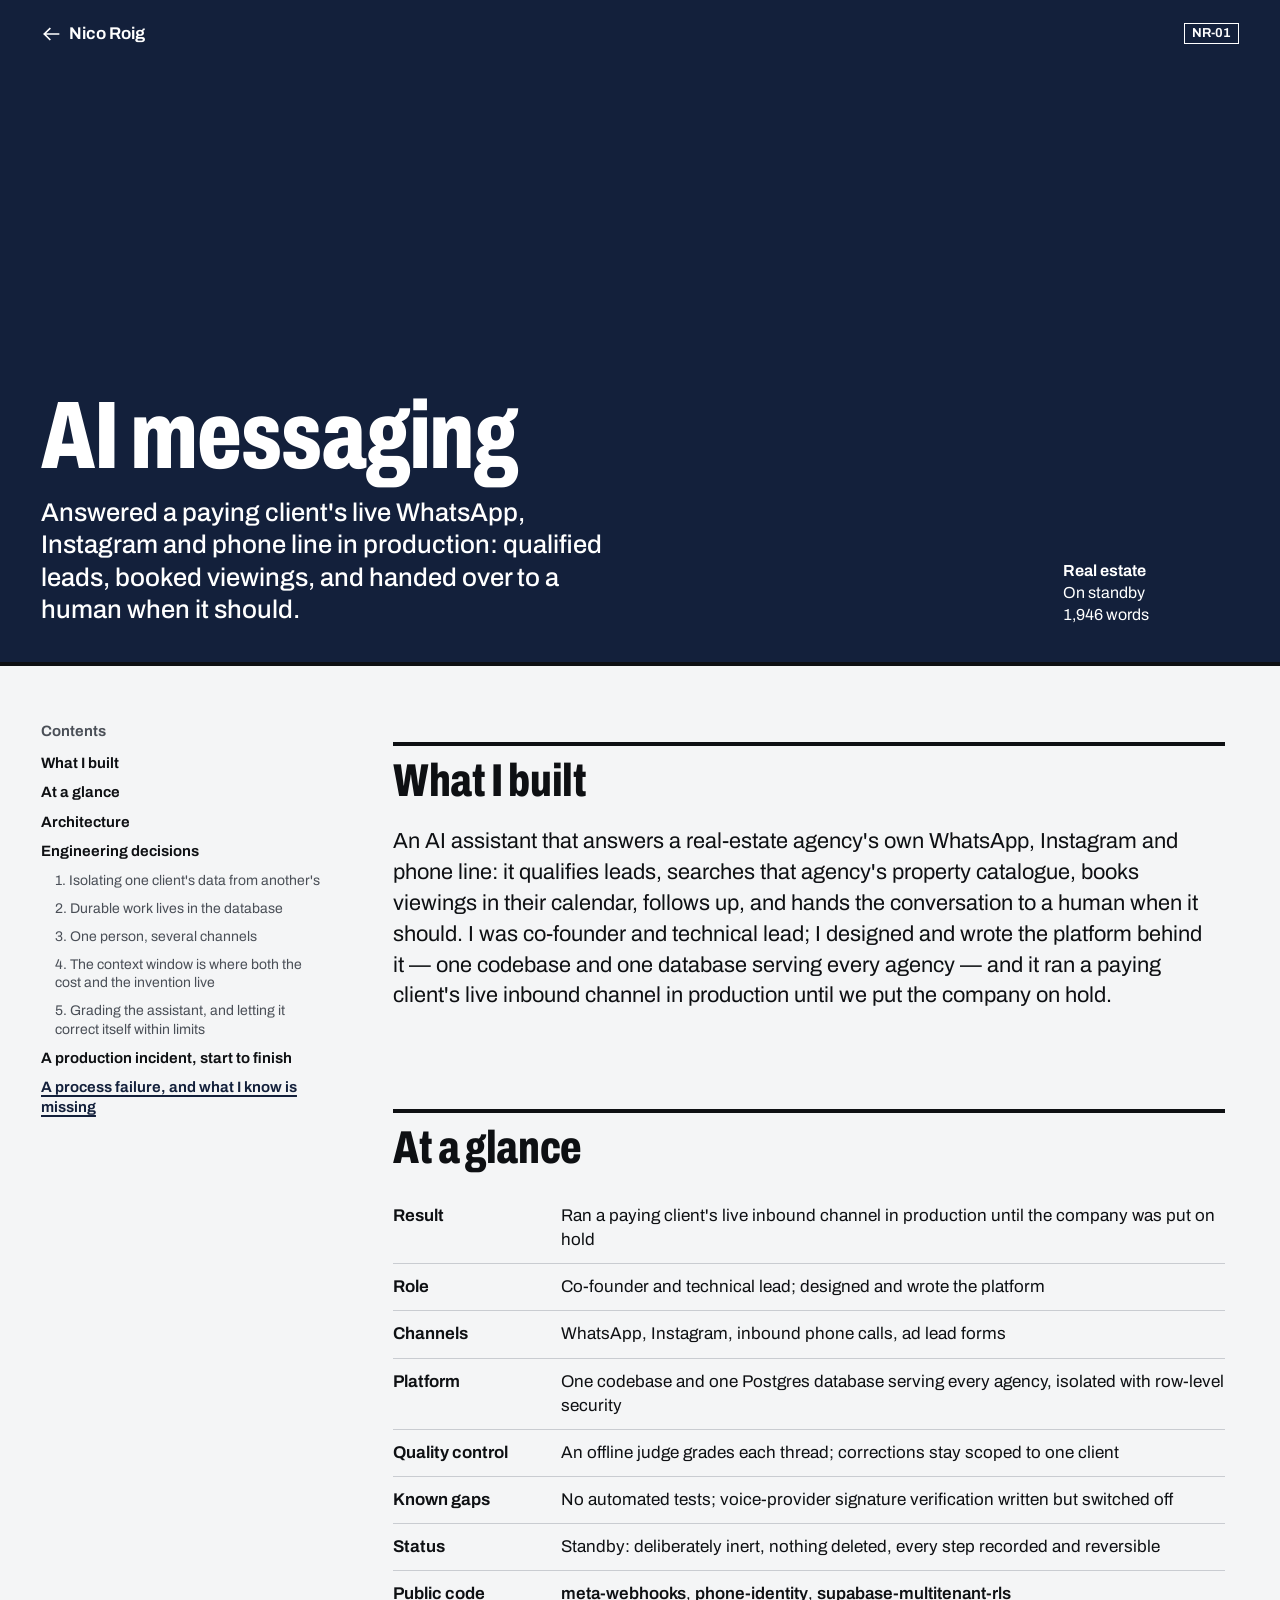
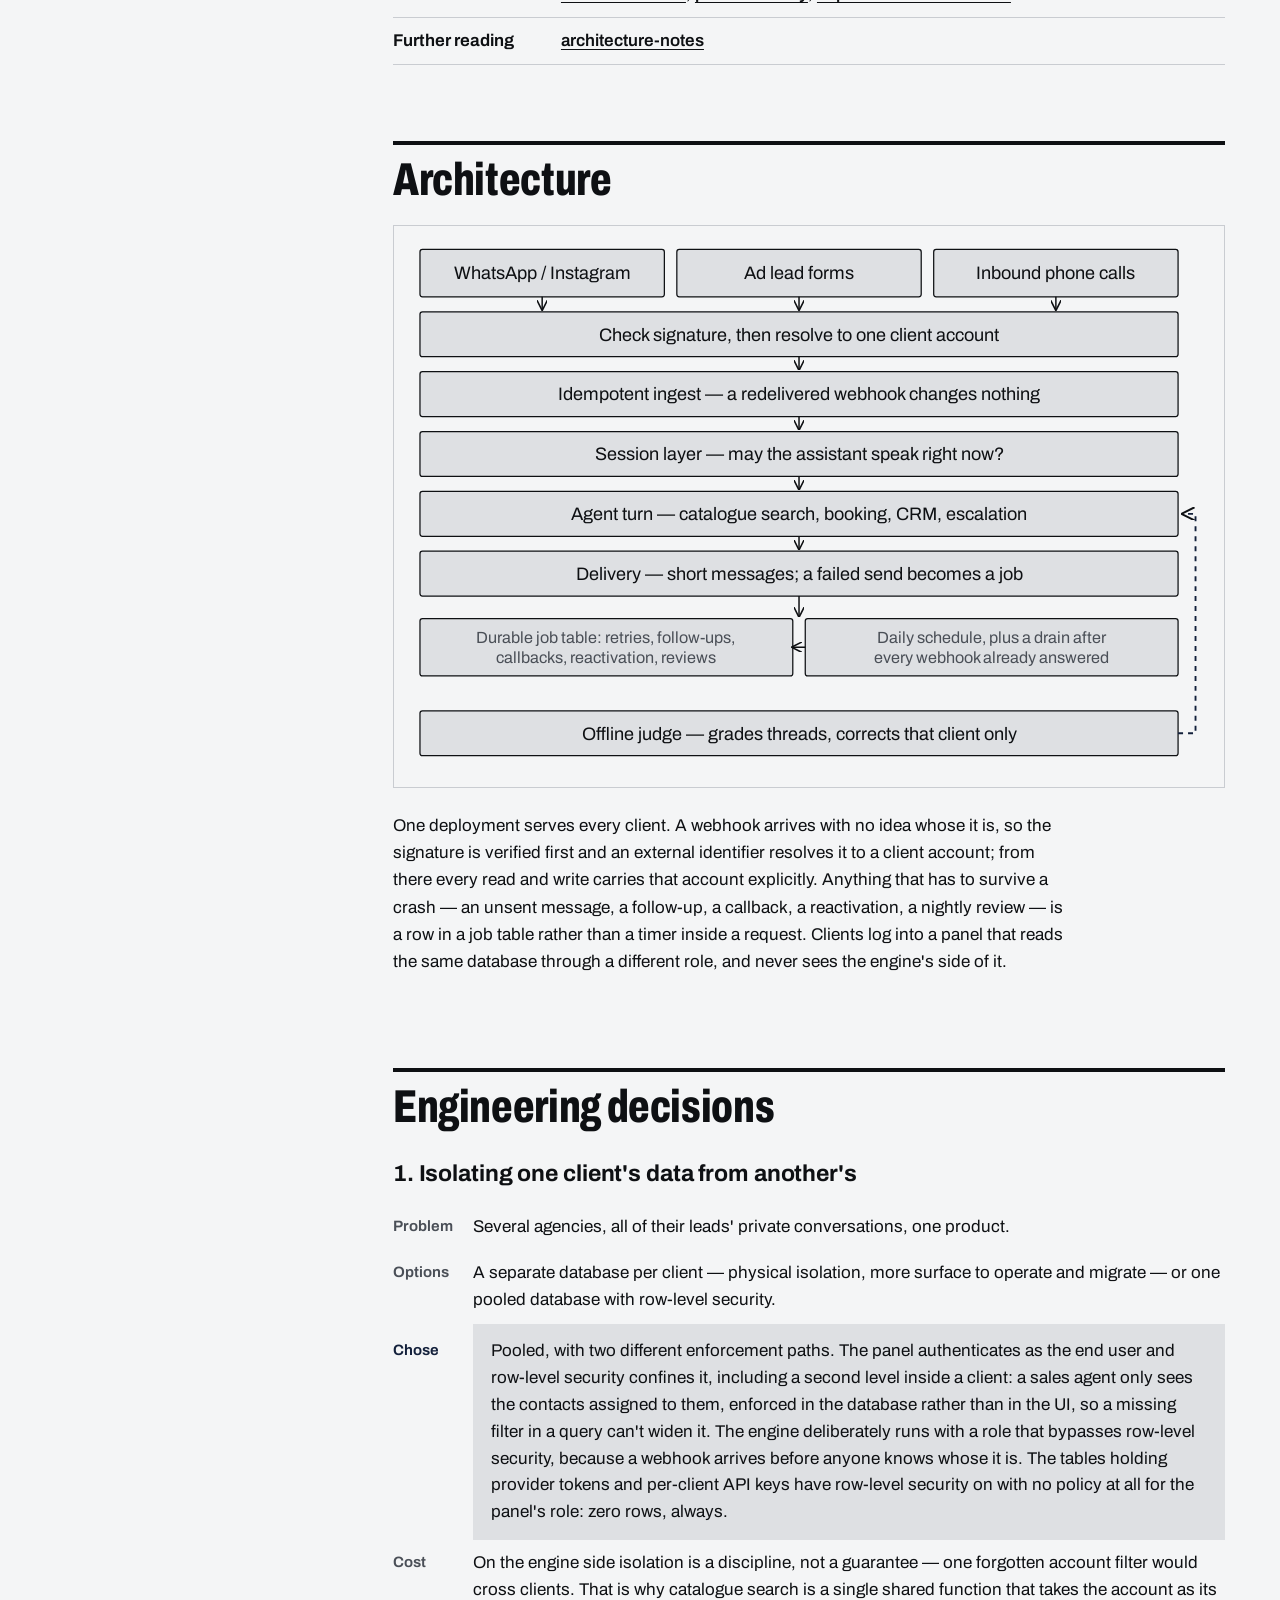
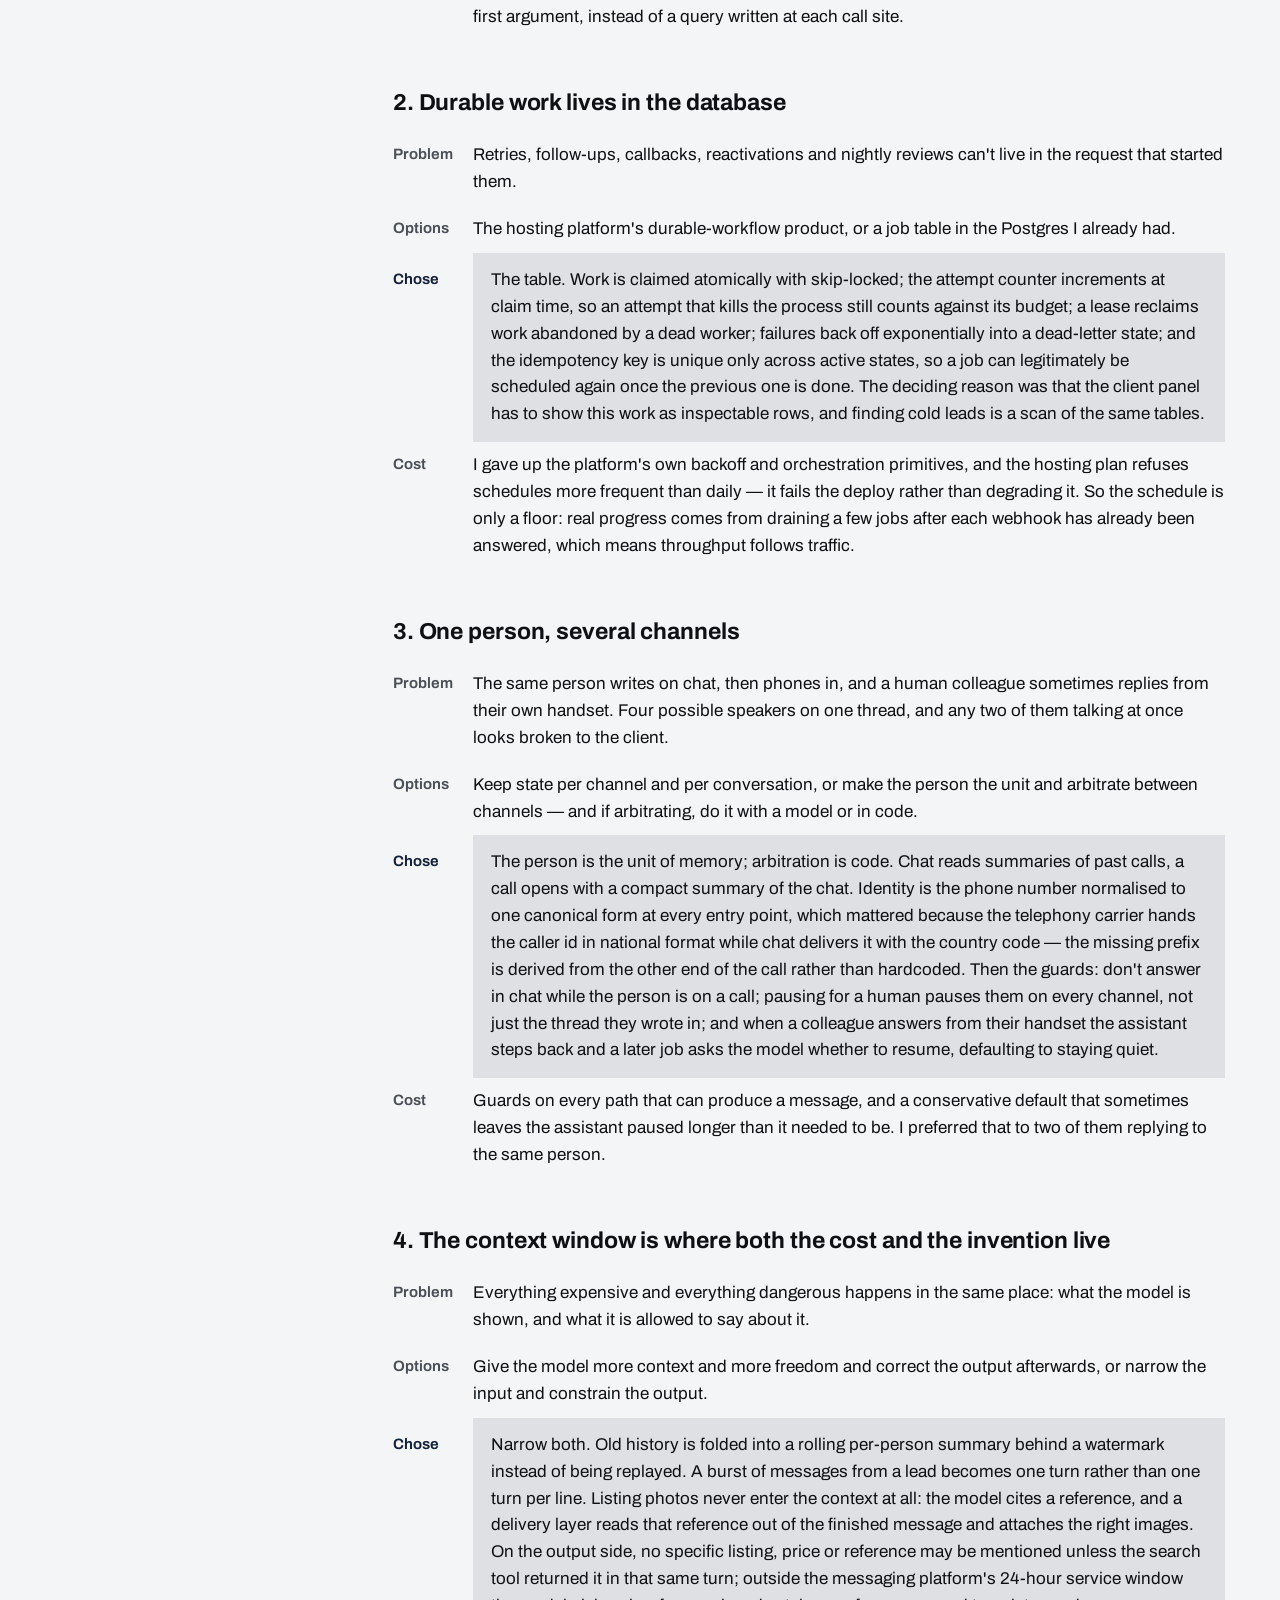
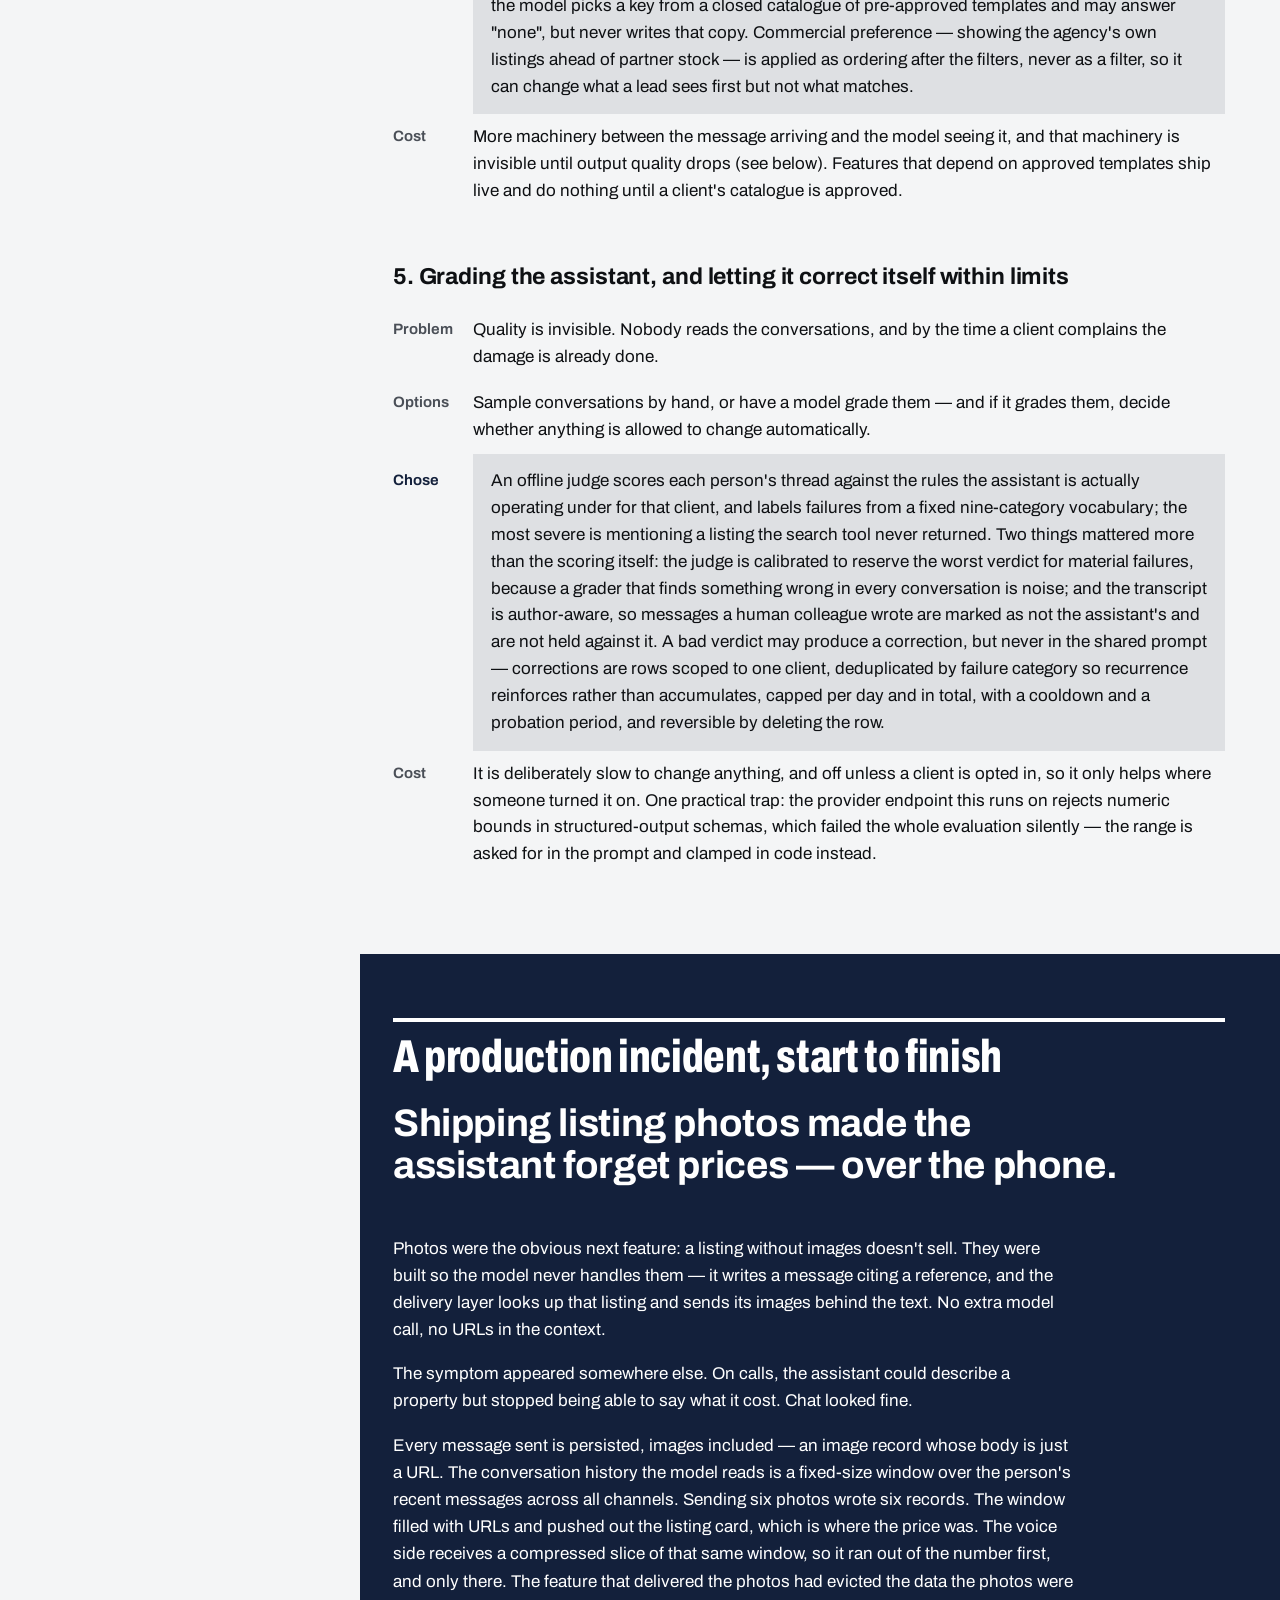
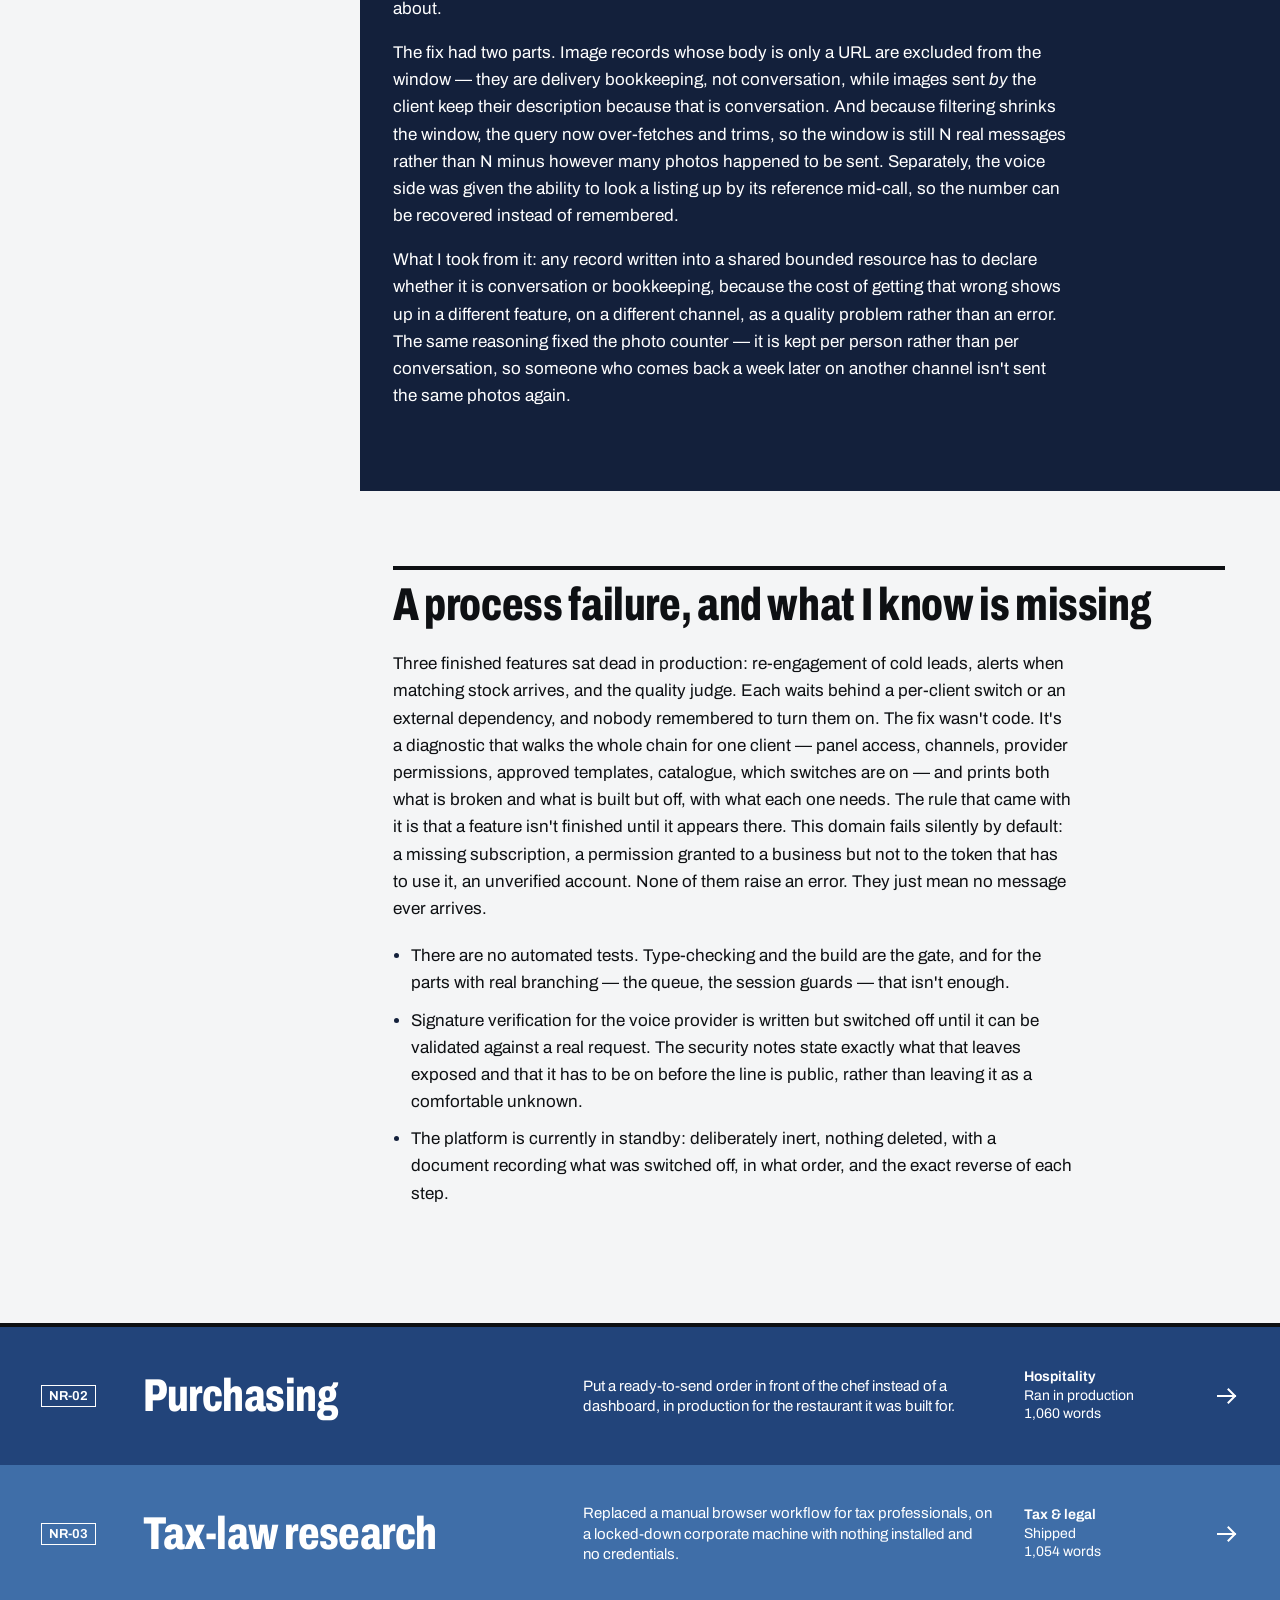
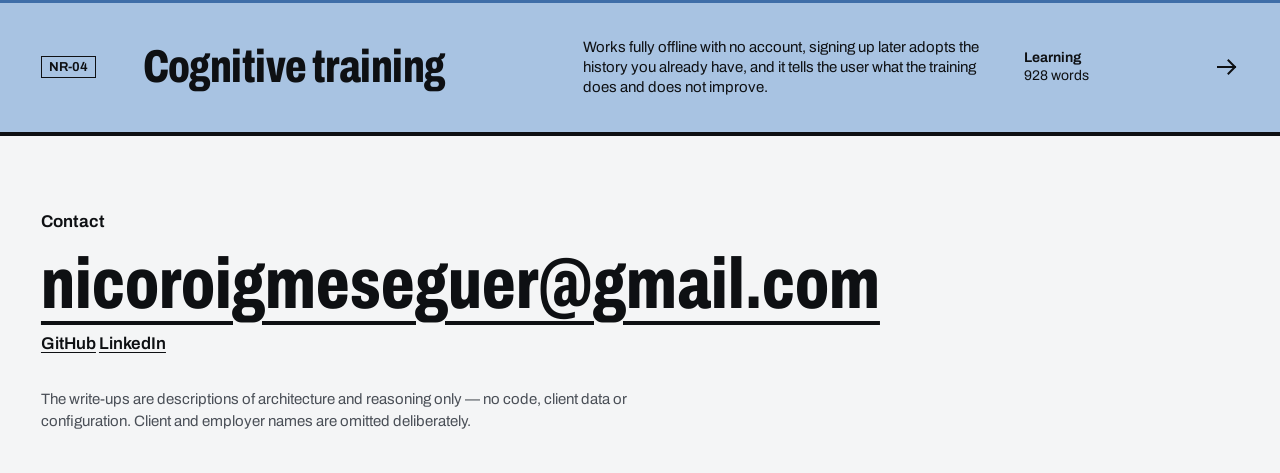
==== commit ab7ee238: "LinkedIn y encabezado con ejemplos reales de cada proyecto Co-Authored-By: Claude Opus 5.5 <noreply@" ====
--- a/messaging/index.html
+++ b/messaging/index.html
@@ -214,7 +214,7 @@
 <footer class="colophon">
   <h2 class="colophon-title">Contact</h2>
   <p class="colophon-mail"><a href="mailto:nicoroigmeseguer@gmail.com">nicoroigmeseguer@gmail.com</a></p>
-  <p class="colophon-links"><a href="https://github.com/nicoroig-ai">github.com/nicoroig-ai</a></p>
+  <p class="colophon-links"><a href="https://github.com/nicoroig-ai">GitHub</a> <a href="https://www.linkedin.com/in/nicoroigmeseguer/">LinkedIn</a></p>
   <p class="colophon-note">The write-ups are descriptions of architecture and reasoning only — no code, client data or configuration. Client and employer names are omitted deliberately.</p>
 </footer>
 </body>
--- a/assets/site.css
+++ b/assets/site.css
@@ -24,19 +24,19 @@
   --ink-2: #4a4f57;
   --rule: #c9ccd1;
 
-  --cobalt: #1b35c9;
-  --yellow: #f6c700;
-  --green: #006b52;
-  --orange: #ff5a1f;
+  --blue-1: #13203b;
+  --blue-2: #22447a;
+  --blue-3: #3f6ea8;
+  --blue-4: #a8c3e2;
   --on-dark: #ffffff;
   --on-light: #0e1013;
 
-  --cobalt-text: #1b35c9;
-  --yellow-text: #735c00;
-  --green-text: #006b52;
-  --orange-text: #b13606;
-
-  --tint: 9%;
+  --blue-1-text: #13203b;
+  --blue-2-text: #22447a;
+  --blue-3-text: #3c689f;
+  --blue-4-text: #396daa;
+
+  --tint: 10%;
   --gutter: clamp(1rem, 3.2vw, 3rem);
   --ease: cubic-bezier(.16, 1, .3, 1);
   --sans: "Archivo", "Helvetica Neue", Arial, sans-serif;
@@ -48,18 +48,18 @@
     --ink: #eceef0;
     --ink-2: #a5abb4;
     --rule: #30343b;
-    --cobalt-text: #9dabff;
-    --yellow-text: #f6c700;
-    --green-text: #4fd1ab;
-    --orange-text: #ff8a5f;
-    --tint: 15%;
+    --blue-1-text: #8aa7e0;
+    --blue-2-text: #6b95d8;
+    --blue-3-text: #6f98cb;
+    --blue-4-text: #a8c3e2;
+    --tint: 16%;
   }
 }
 
-[data-book="messaging"]  { --book: var(--cobalt); --on-book: var(--on-dark);  --book-text: var(--cobalt-text); }
-[data-book="purchasing"] { --book: var(--yellow); --on-book: var(--on-light); --book-text: var(--yellow-text); }
-[data-book="tax"]        { --book: var(--green);  --on-book: var(--on-dark);  --book-text: var(--green-text); }
-[data-book="training"]   { --book: var(--orange); --on-book: var(--on-light); --book-text: var(--orange-text); }
+[data-book="messaging"]  { --book: var(--blue-1); --on-book: var(--on-dark);  --book-text: var(--blue-1-text); }
+[data-book="purchasing"] { --book: var(--blue-2); --on-book: var(--on-dark);  --book-text: var(--blue-2-text); }
+[data-book="tax"]        { --book: var(--blue-3); --on-book: var(--on-dark);  --book-text: var(--blue-3-text); }
+[data-book="training"]   { --book: var(--blue-4); --on-book: var(--on-light); --book-text: var(--blue-4-text); }
 
 *, *::before, *::after { box-sizing: border-box; }
 html {
@@ -119,7 +119,7 @@
 }
 .masthead {
   display: grid;
-  grid-template-columns: minmax(0, 7fr) minmax(0, 5fr);
+  grid-template-columns: minmax(0, 5fr) minmax(0, 6fr);
   gap: 1.25rem var(--gutter);
   align-items: end;
   padding: clamp(1.25rem, 3.4vh, 2.5rem) var(--gutter) clamp(1.125rem, 3vh, 2.25rem);
@@ -133,7 +133,7 @@
   letter-spacing: -.035em;
 }
 .masthead-name p { margin: .5rem 0 0; font-size: 1.0625rem; font-weight: 500; color: var(--ink-2); }
-.masthead-intro p { margin-bottom: .625rem; font-size: clamp(1.0625rem, 1.5vw, 1.3125rem); line-height: 1.38; text-wrap: pretty; }
+.masthead-intro p { margin-bottom: .625rem; font-size: clamp(1.0625rem, 1.25vw, 1.1875rem); line-height: 1.42; text-wrap: pretty; max-width: 62ch; }
 .masthead-intro .masthead-links { margin: 0; font-size: 1rem; }
 .masthead-links a { margin-right: 1.125rem; font-weight: 600; }
 
@@ -245,6 +245,7 @@
   padding: 1.25rem var(--gutter) clamp(1.75rem, 4vh, 3rem);
   background: var(--book);
   color: var(--on-book);
+  border-bottom: 4px solid var(--ink);
 }
 .cover-top { display: flex; justify-content: space-between; align-items: center; gap: 1rem; }
 .back {
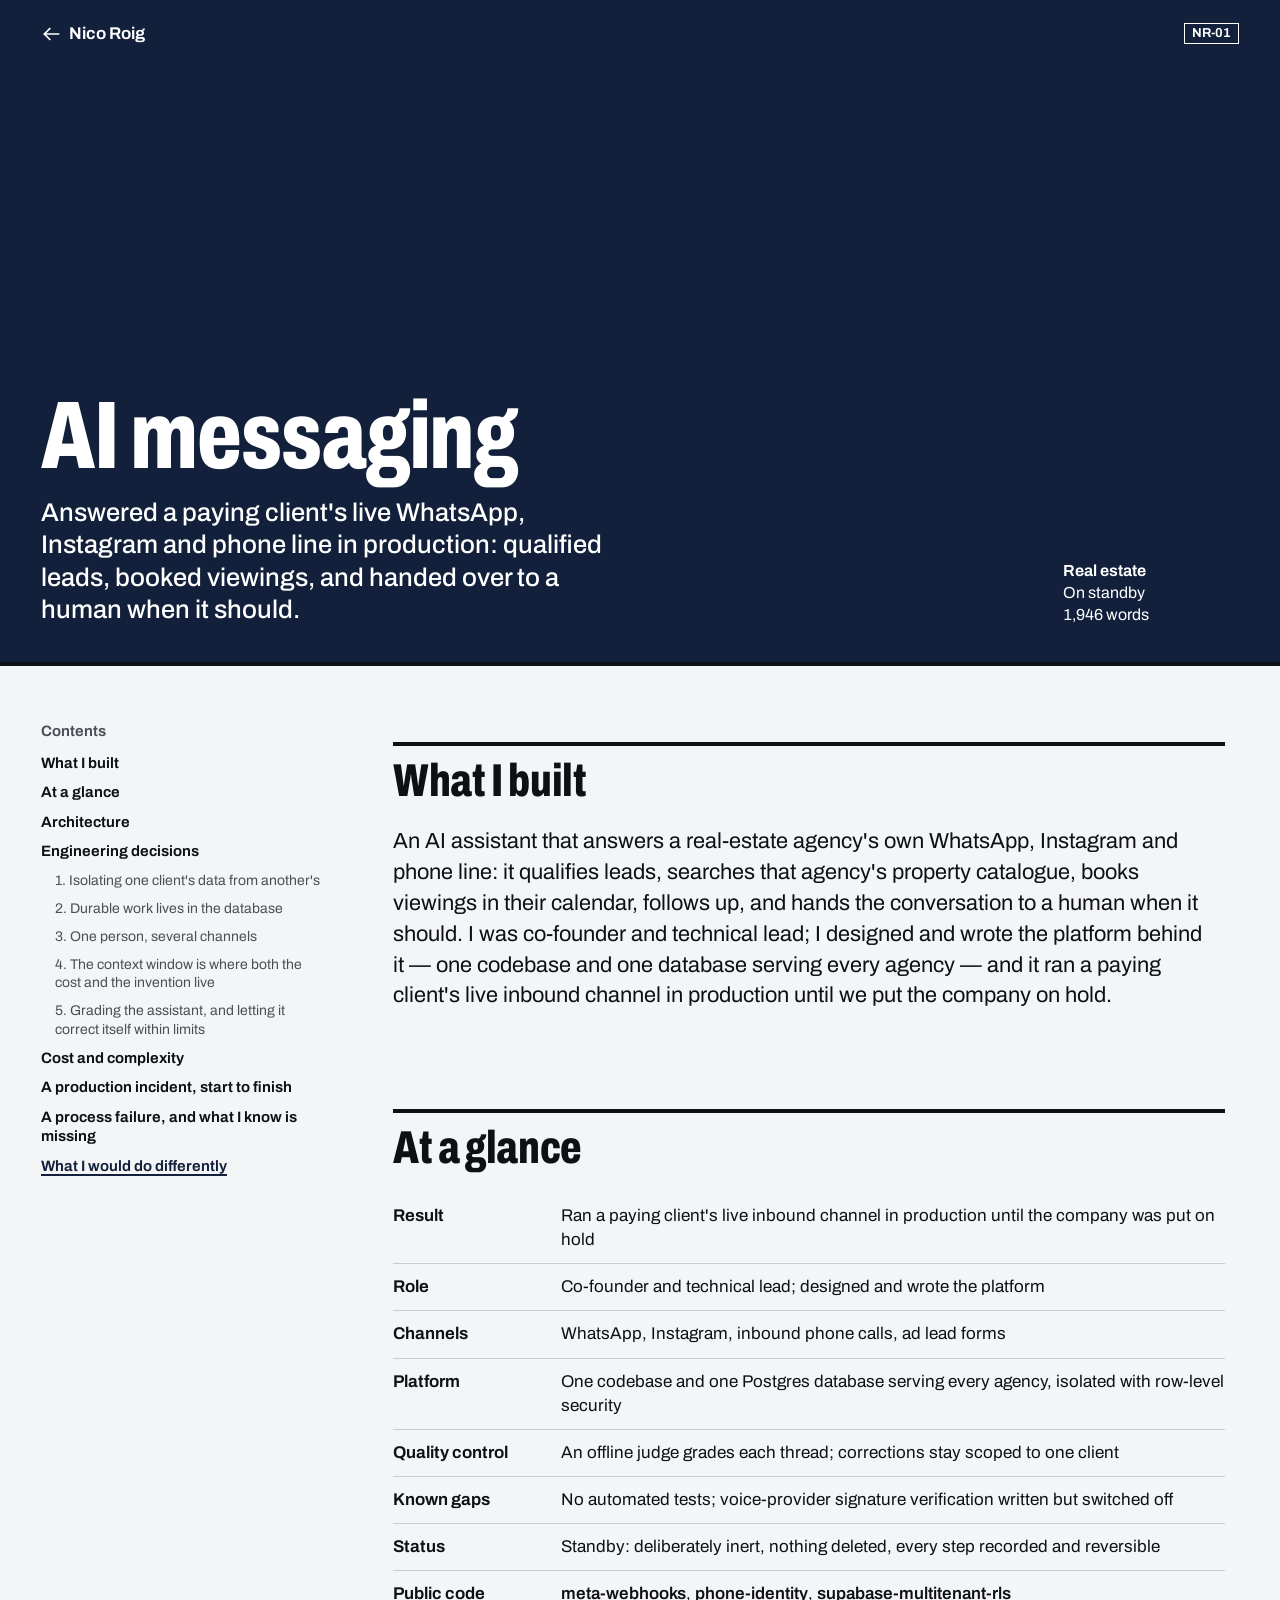
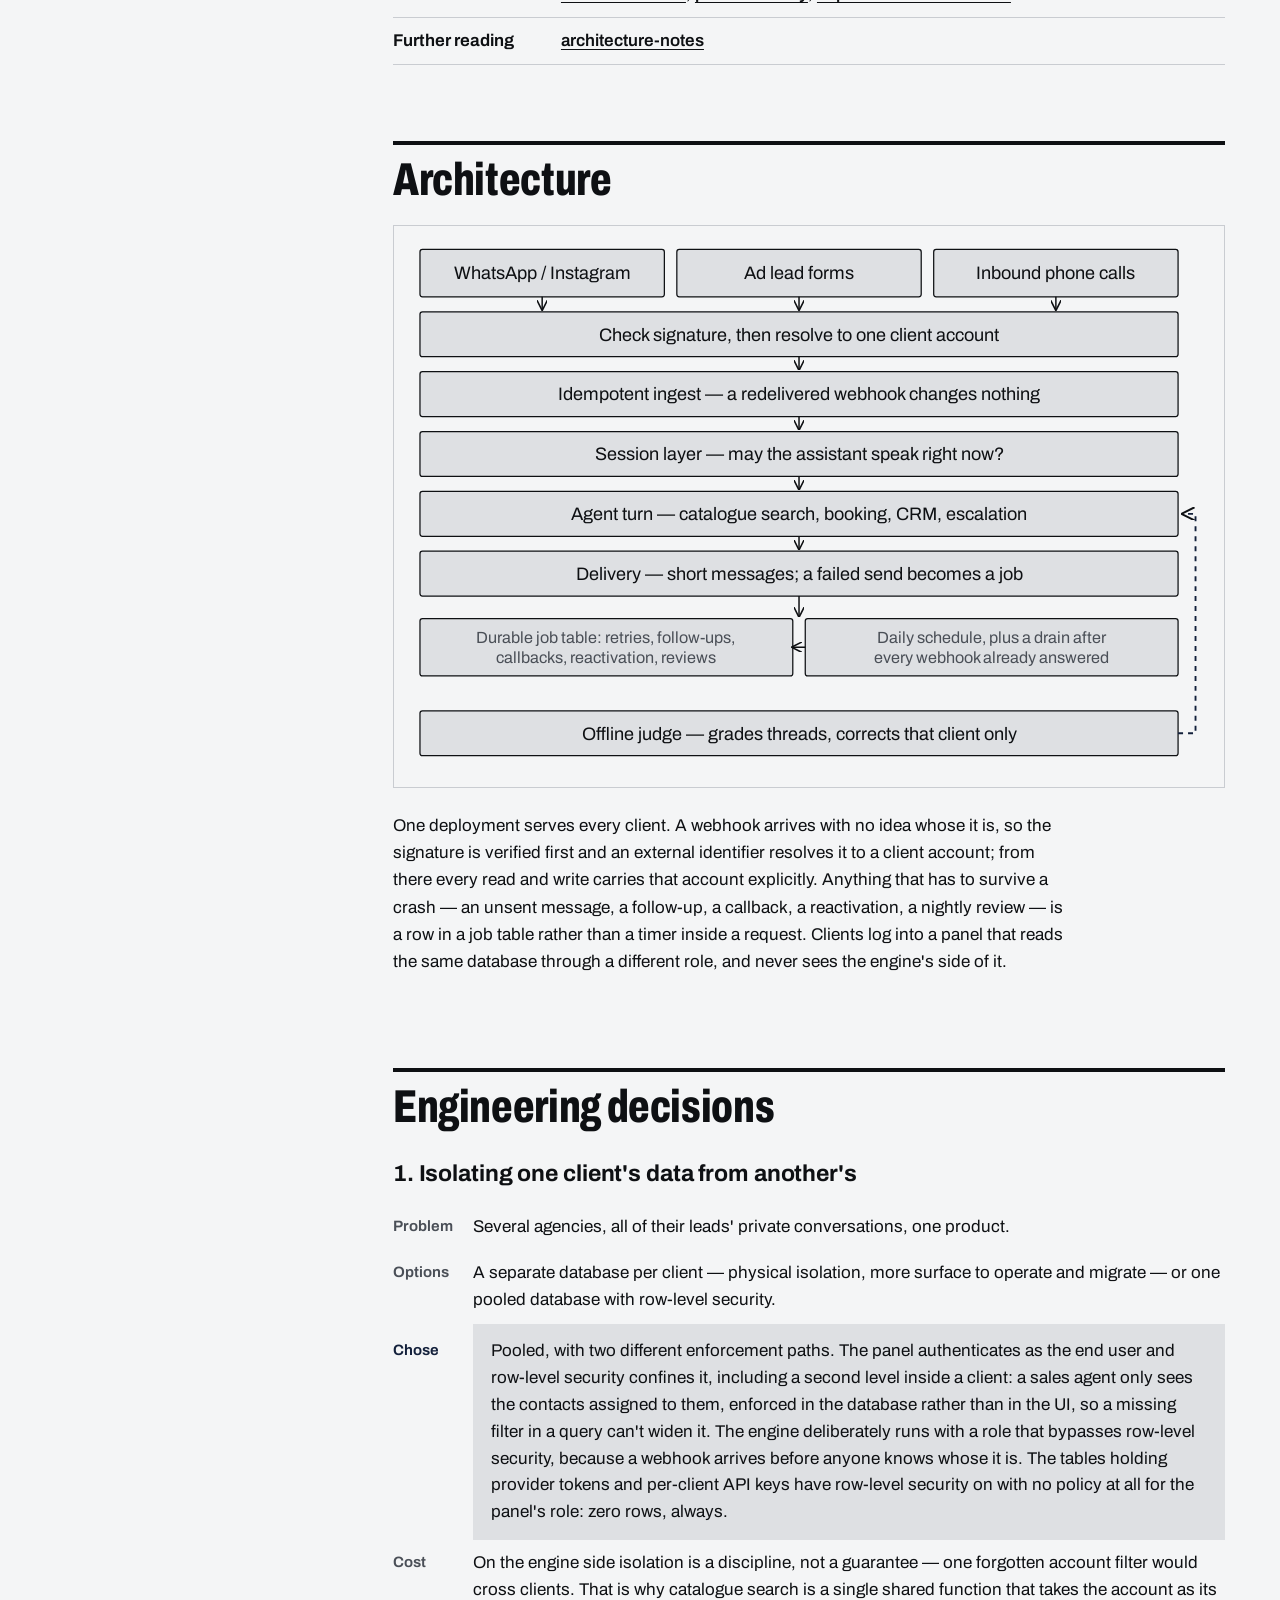
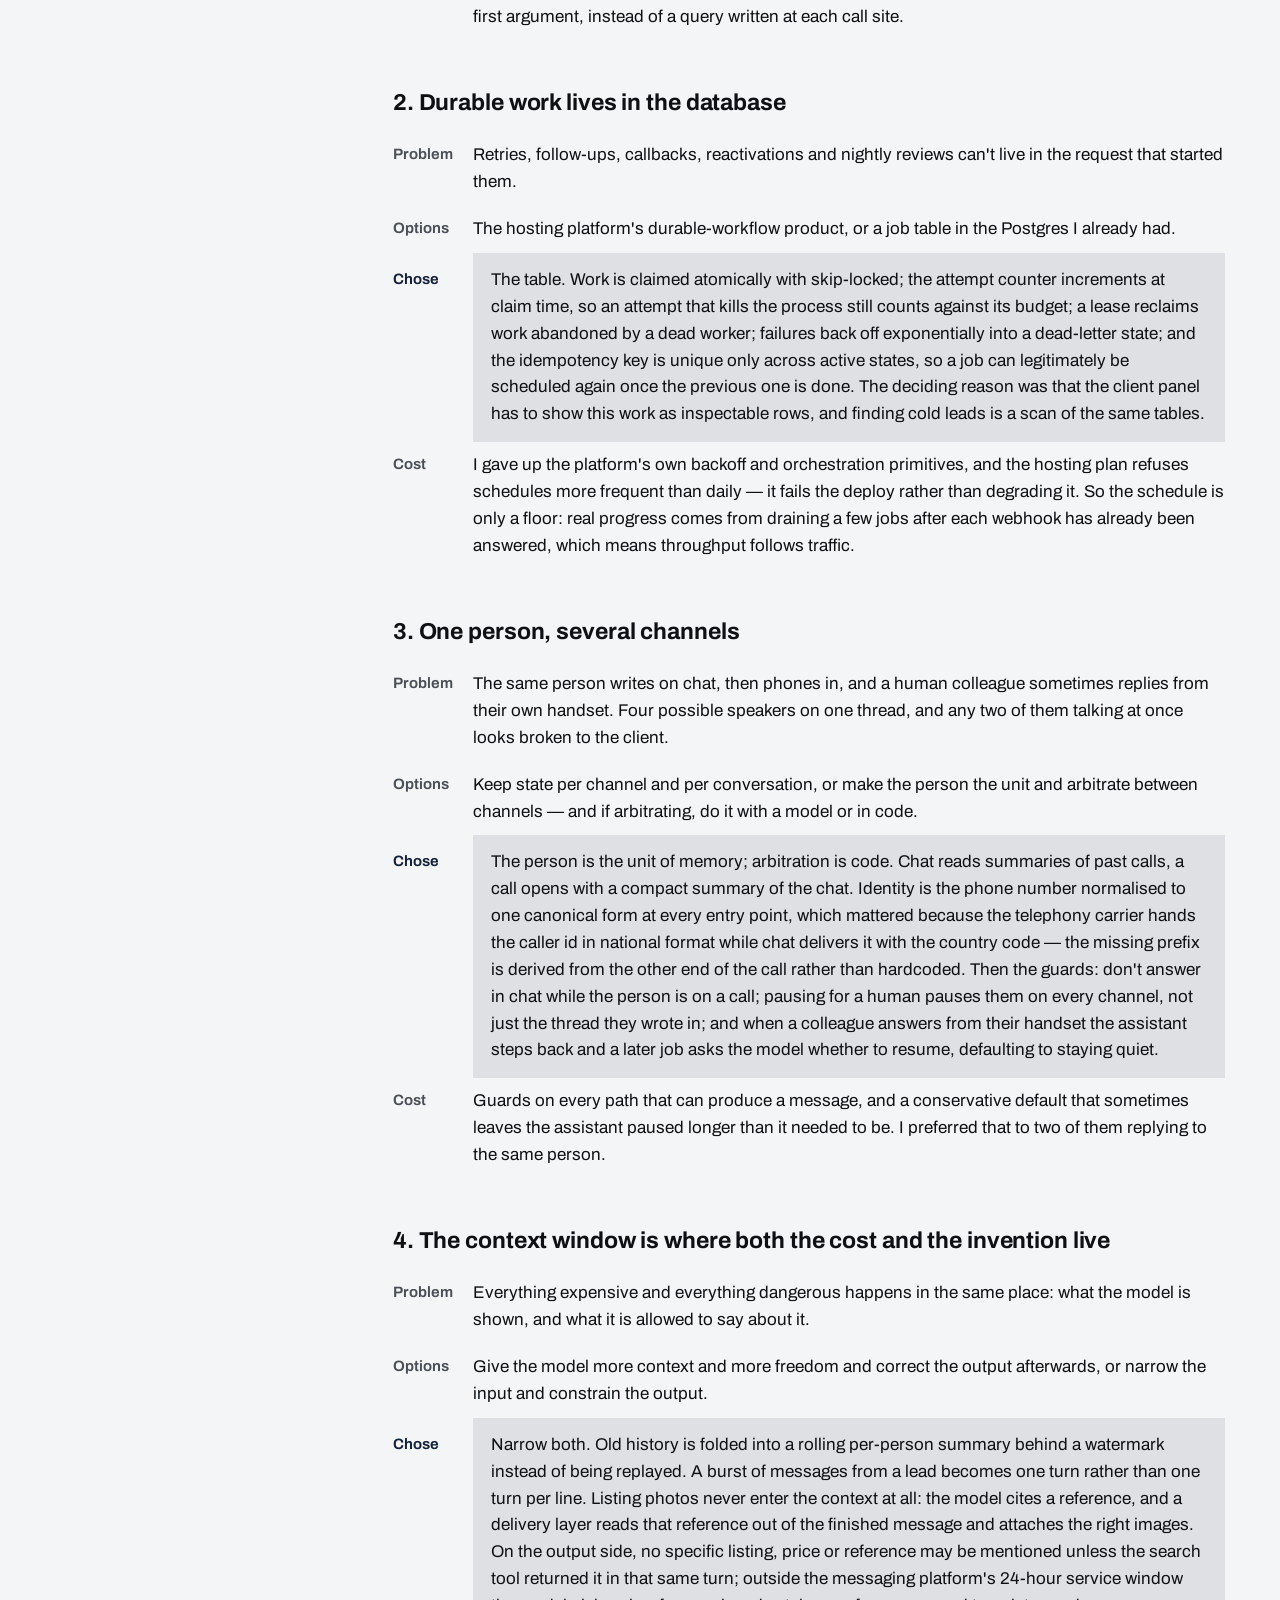
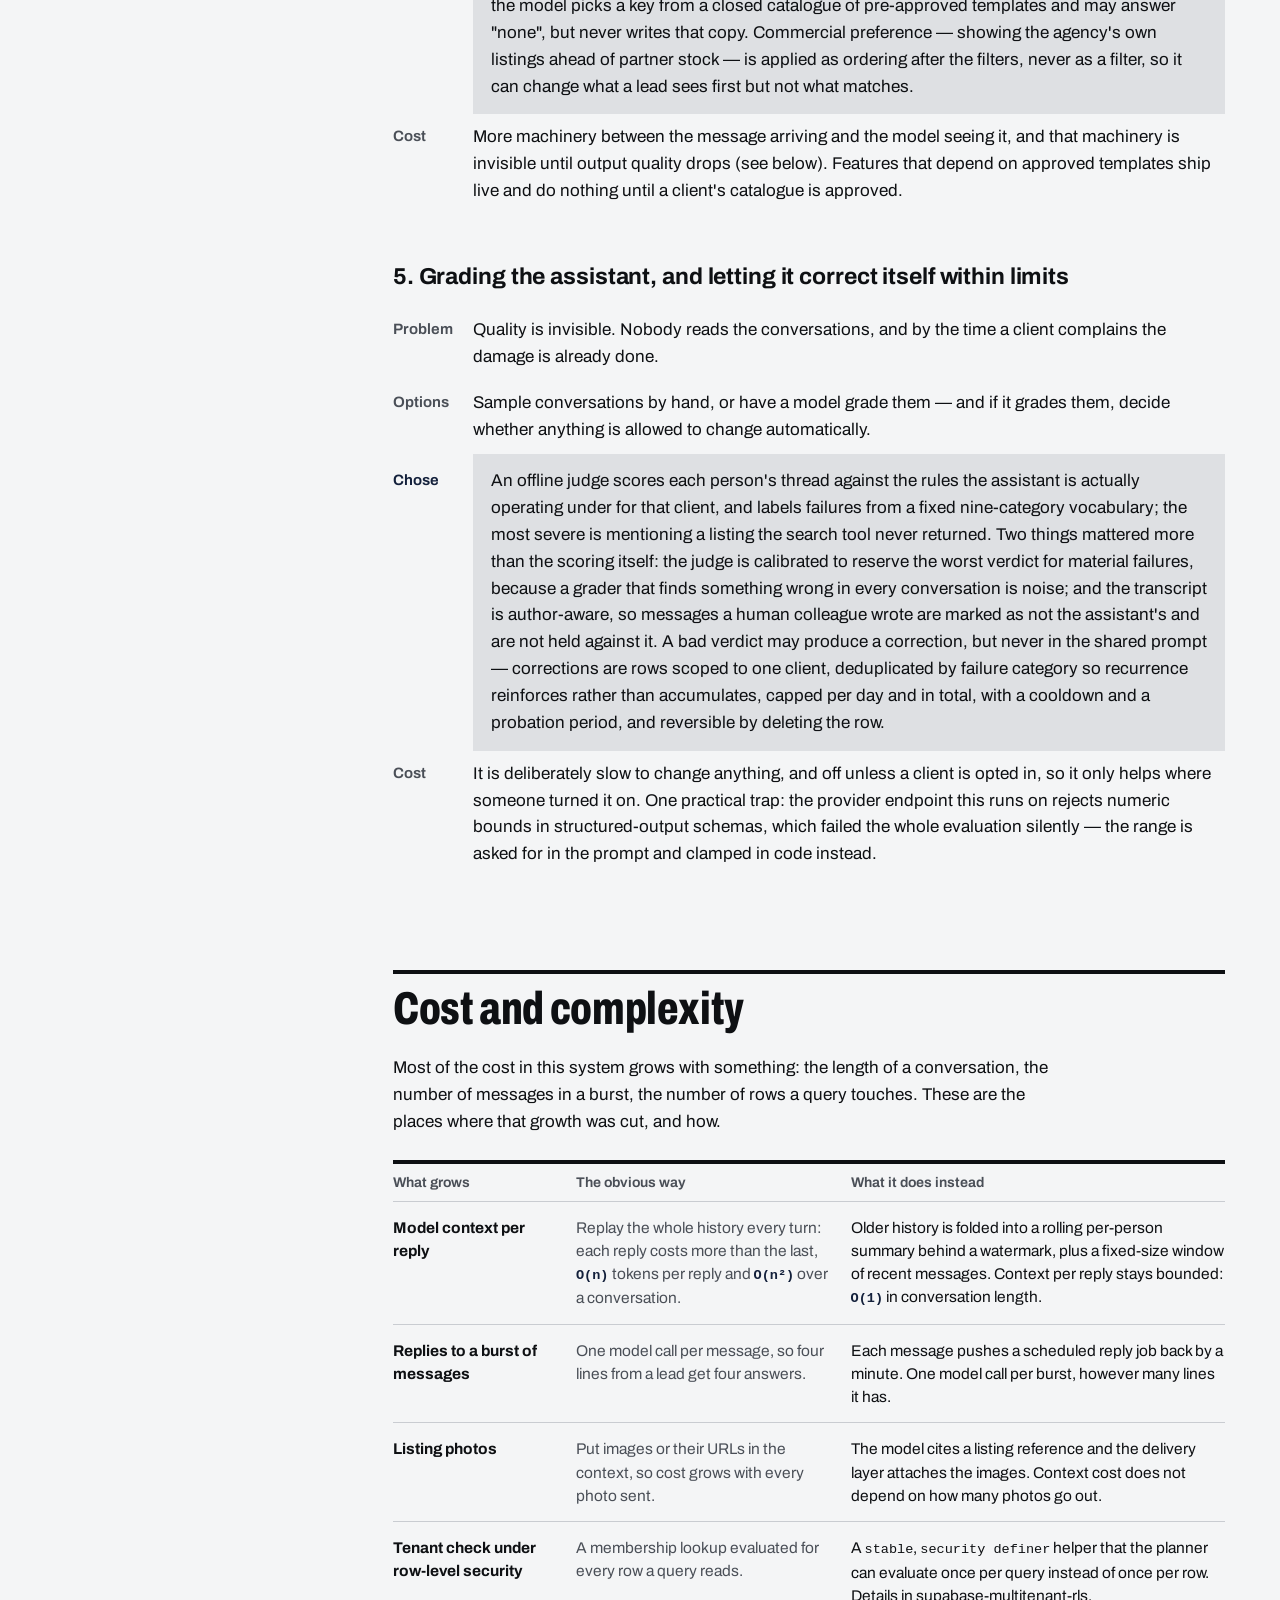
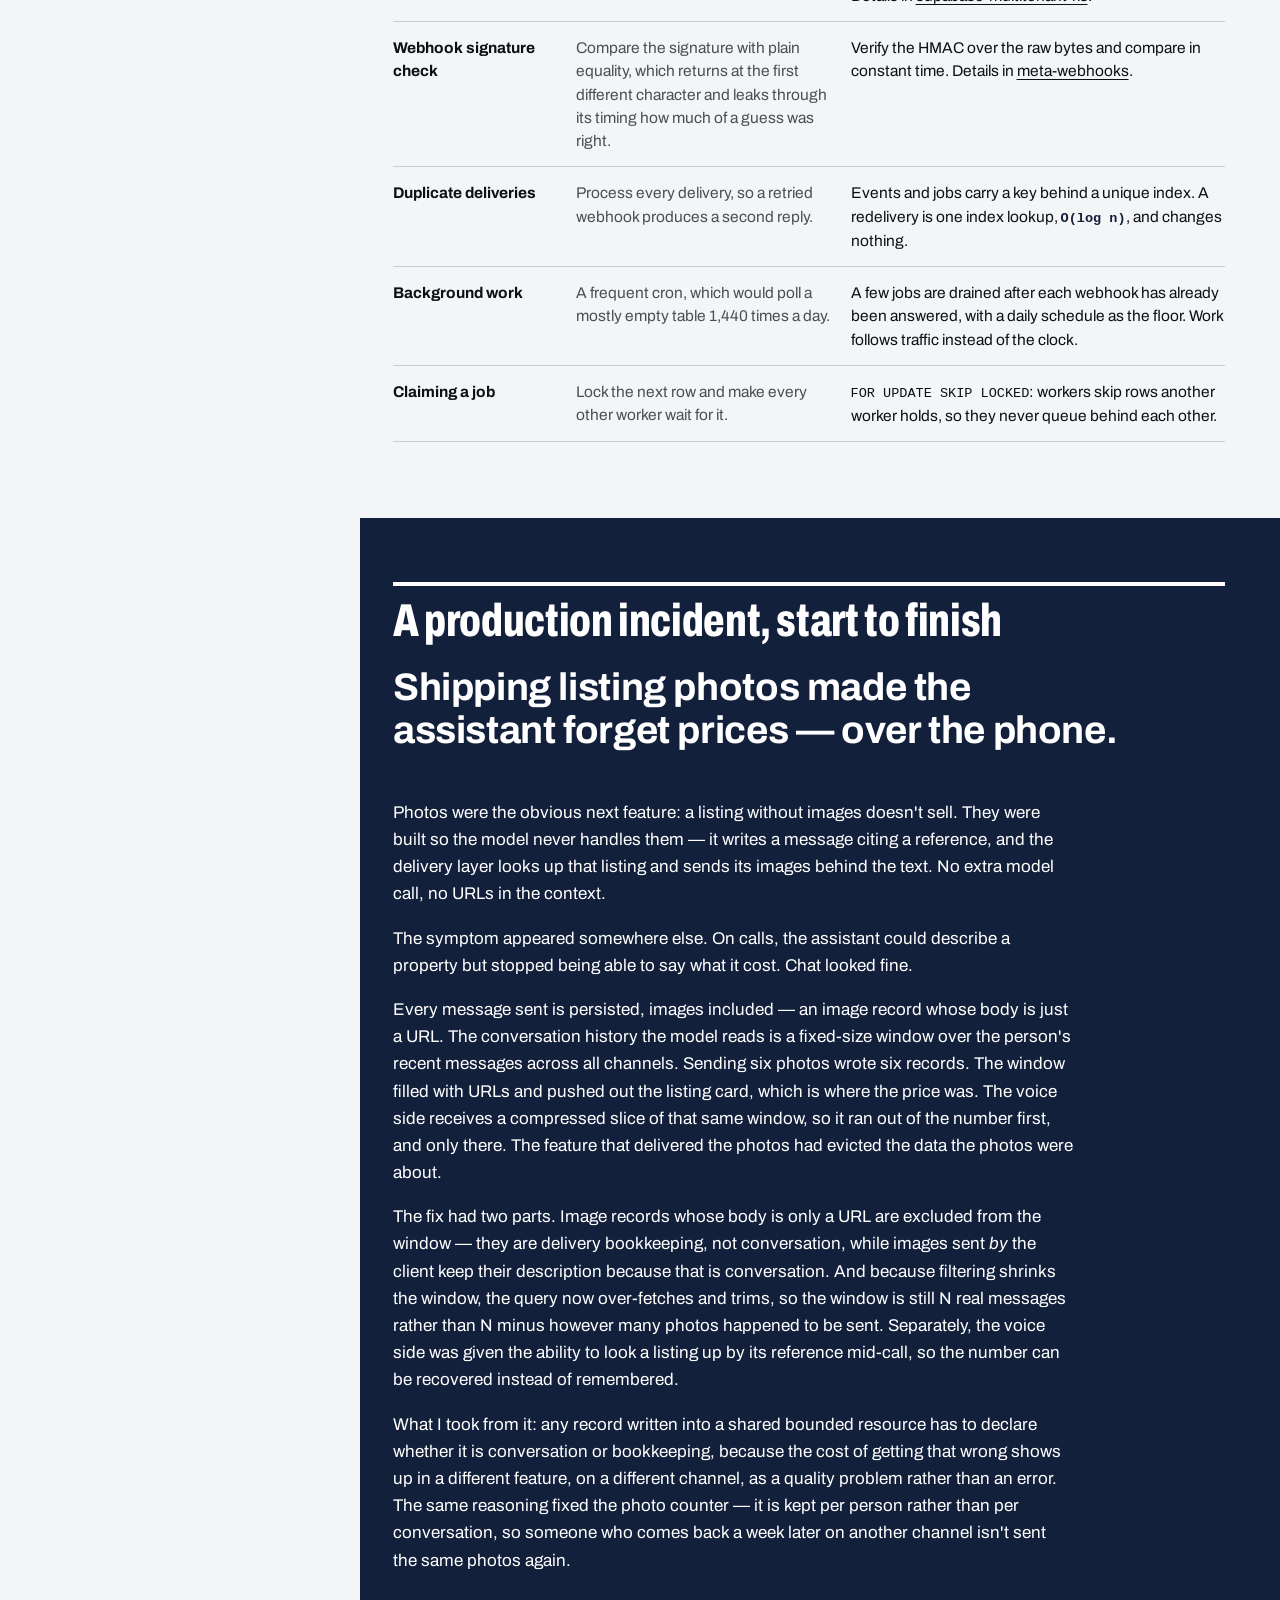
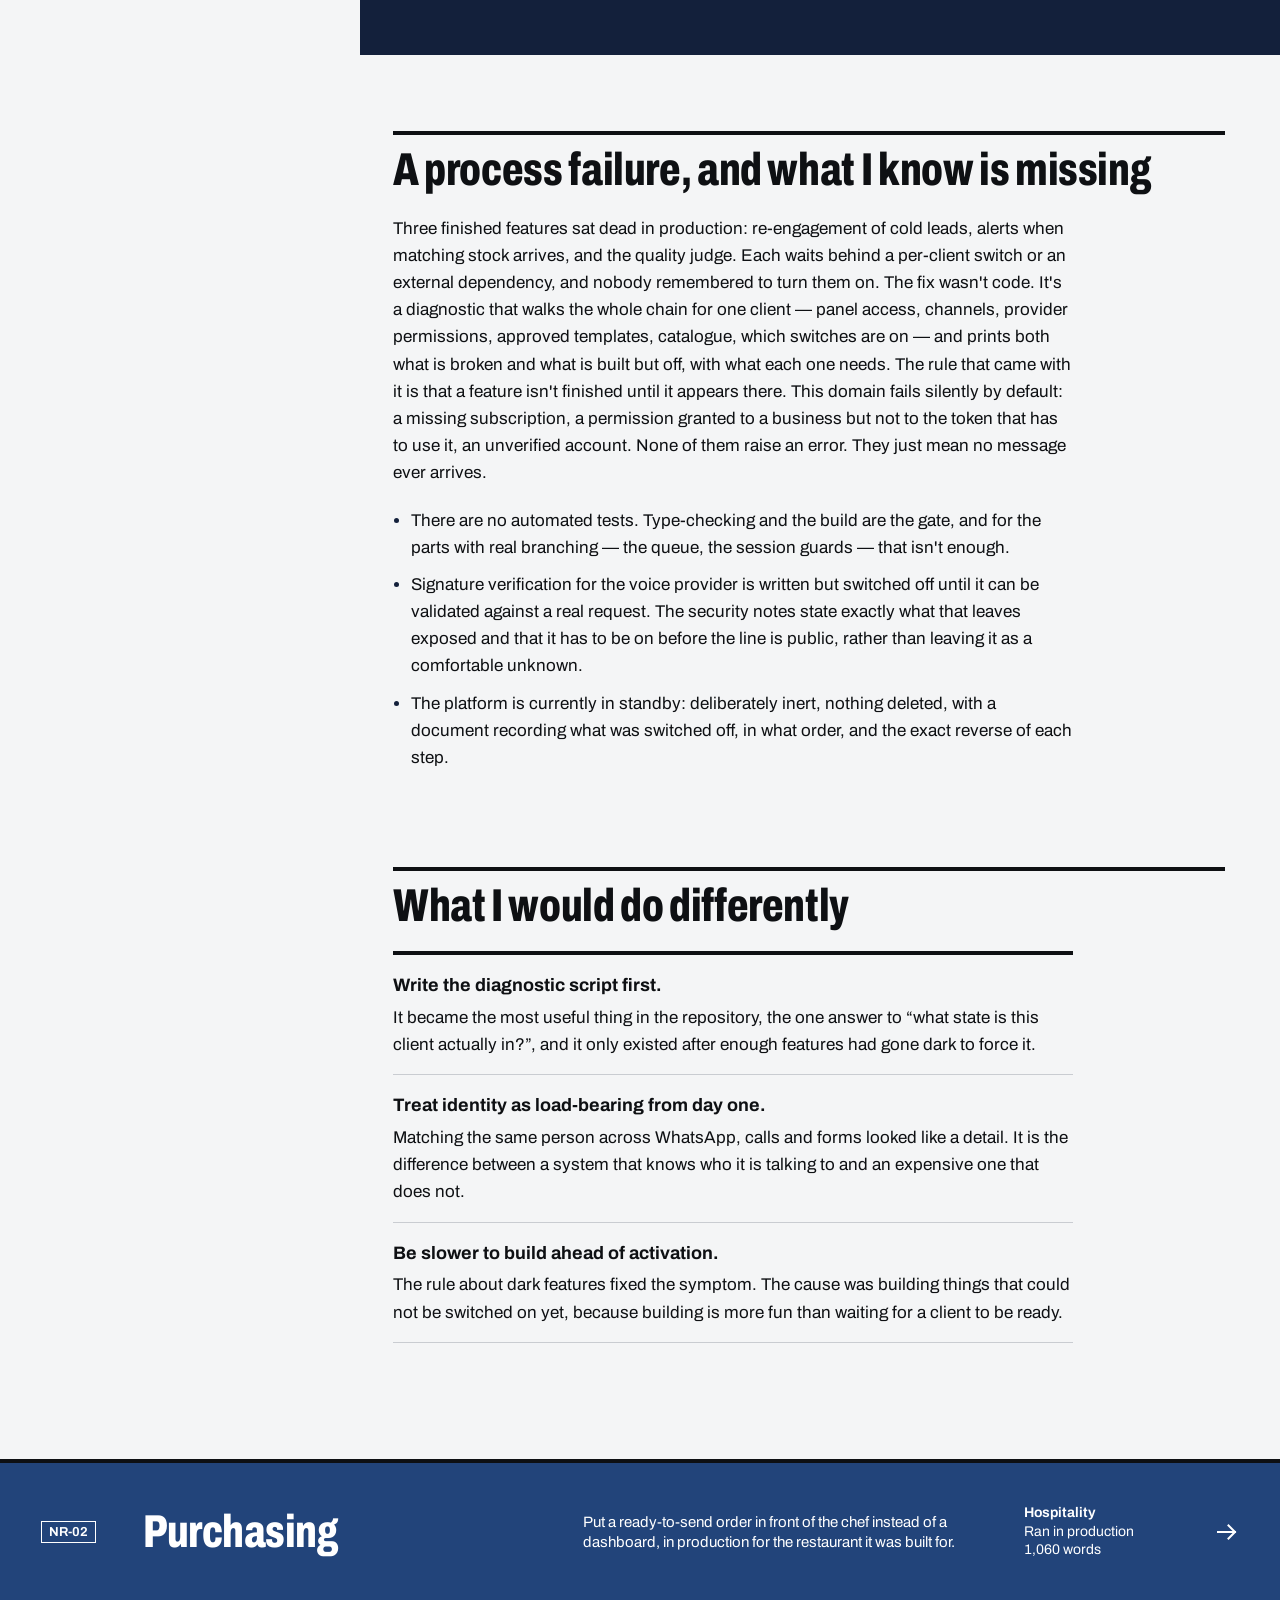
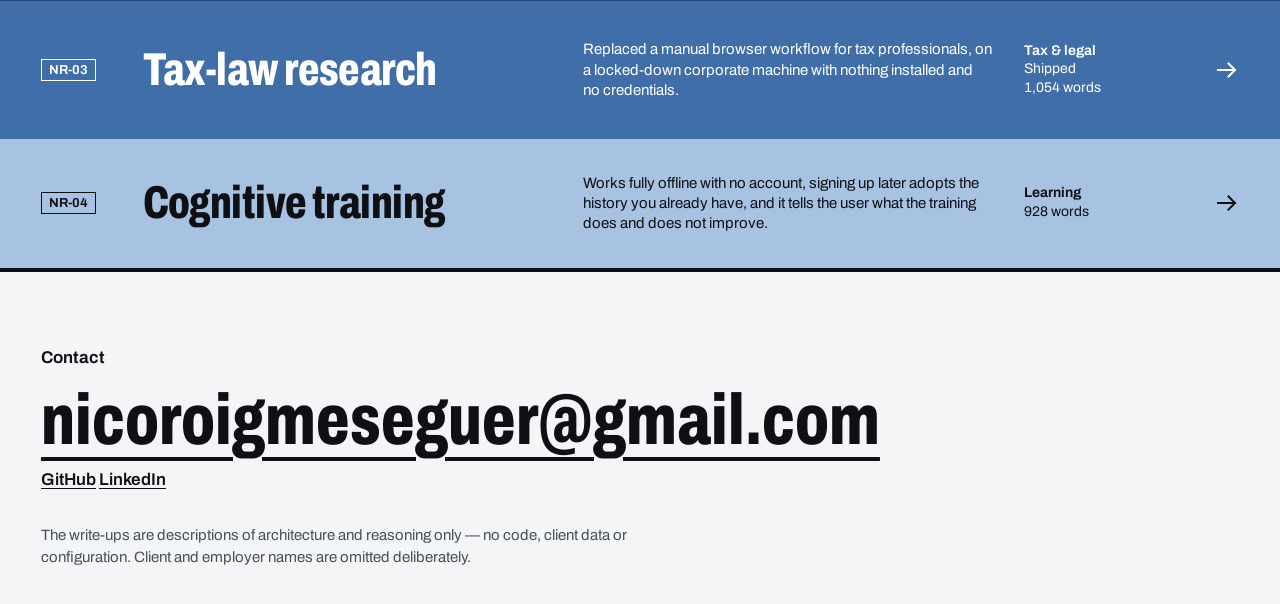
==== commit d53b3c7f: "Coste y complejidad por proyecto, y lo que haría distinto Cada proyecto gana una tabla de qué crece," ====
--- a/messaging/index.html
+++ b/messaging/index.html
@@ -38,8 +38,8 @@
   <nav class="toc" aria-label="On this page">
     <p class="toc-title">Contents</p>
     <ol>
-      <li><a href="#what-i-built">What I built</a></li><li><a href="#at-a-glance">At a glance</a></li><li><a href="#architecture">Architecture</a></li><li><a href="#engineering-decisions">Engineering decisions</a></li><li class="toc-sub"><a href="#1-isolating-one-client-s-data-from-another-s">1. Isolating one client's data from another's</a></li><li class="toc-sub"><a href="#2-durable-work-lives-in-the-database">2. Durable work lives in the database</a></li><li class="toc-sub"><a href="#3-one-person-several-channels">3. One person, several channels</a></li><li class="toc-sub"><a href="#4-the-context-window-is-where-both-the-cost-and-the-invention-live">4. The context window is where both the cost and the invention live</a></li><li class="toc-sub"><a href="#5-grading-the-assistant-and-letting-it-correct-itself-within-limits">5. Grading the assistant, and letting it correct itself within limits</a></li><li><a href="#a-production-incident-start-to-finish">A production incident, start to finish</a></li><li><a href="#a-process-failure-and-what-i-know-is-missing">A process failure, and what I know is missing</a></li>
-    </ol>
+      <li><a href="#what-i-built">What I built</a></li><li><a href="#at-a-glance">At a glance</a></li><li><a href="#architecture">Architecture</a></li><li><a href="#engineering-decisions">Engineering decisions</a></li><li class="toc-sub"><a href="#1-isolating-one-client-s-data-from-another-s">1. Isolating one client's data from another's</a></li><li class="toc-sub"><a href="#2-durable-work-lives-in-the-database">2. Durable work lives in the database</a></li><li class="toc-sub"><a href="#3-one-person-several-channels">3. One person, several channels</a></li><li class="toc-sub"><a href="#4-the-context-window-is-where-both-the-cost-and-the-invention-live">4. The context window is where both the cost and the invention live</a></li><li class="toc-sub"><a href="#5-grading-the-assistant-and-letting-it-correct-itself-within-limits">5. Grading the assistant, and letting it correct itself within limits</a></li><li><a href="#cost-and-complexity">Cost and complexity</a></li><li><a href="#a-production-incident-start-to-finish">A production incident, start to finish</a></li><li><a href="#a-process-failure-and-what-i-know-is-missing">A process failure, and what I know is missing</a></li>
+    <li><a href="#what-i-would-do-differently">What I would do differently</a></li></ol>
   </nav>
   <main id="content">
 <section id="what-i-built">
@@ -160,6 +160,23 @@
     <dt>Cost</dt><dd>It is deliberately slow to change anything, and off unless a client is opted in, so it only helps where someone turned it on. One practical trap: the provider endpoint this runs on rejects numeric bounds in structured-output schemas, which failed the whole evaluation silently — the range is asked for in the prompt and clamped in code instead.</dd>
   </dl>
 </section>
+<section id="cost-and-complexity">
+<h2>Cost and complexity</h2>
+<p>Most of the cost in this system grows with something: the length of a conversation, the number of messages in a burst, the number of rows a query touches. These are the places where that growth was cut, and how.</p>
+<div class="costs-wrap"><table class="costs">
+  <thead><tr><th scope="col">What grows</th><th scope="col">The obvious way</th><th scope="col">What it does instead</th></tr></thead>
+  <tbody>
+    <tr><th scope="row">Model context per reply</th><td>Replay the whole history every turn: each reply costs more than the last, <span class="o">O(n)</span> tokens per reply and <span class="o">O(n²)</span> over a conversation.</td><td>Older history is folded into a rolling per-person summary behind a watermark, plus a fixed-size window of recent messages. Context per reply stays bounded: <span class="o">O(1)</span> in conversation length.</td></tr>
+    <tr><th scope="row">Replies to a burst of messages</th><td>One model call per message, so four lines from a lead get four answers.</td><td>Each message pushes a scheduled reply job back by a minute. One model call per burst, however many lines it has.</td></tr>
+    <tr><th scope="row">Listing photos</th><td>Put images or their URLs in the context, so cost grows with every photo sent.</td><td>The model cites a listing reference and the delivery layer attaches the images. Context cost does not depend on how many photos go out.</td></tr>
+    <tr><th scope="row">Tenant check under row-level security</th><td>A membership lookup evaluated for every row a query reads.</td><td>A <code>stable</code>, <code>security definer</code> helper that the planner can evaluate once per query instead of once per row. Details in <a href="https://github.com/nicoroig-ai/supabase-multitenant-rls">supabase-multitenant-rls</a>.</td></tr>
+    <tr><th scope="row">Webhook signature check</th><td>Compare the signature with plain equality, which returns at the first different character and leaks through its timing how much of a guess was right.</td><td>Verify the HMAC over the raw bytes and compare in constant time. Details in <a href="https://github.com/nicoroig-ai/meta-webhooks">meta-webhooks</a>.</td></tr>
+    <tr><th scope="row">Duplicate deliveries</th><td>Process every delivery, so a retried webhook produces a second reply.</td><td>Events and jobs carry a key behind a unique index. A redelivery is one index lookup, <span class="o">O(log n)</span>, and changes nothing.</td></tr>
+    <tr><th scope="row">Background work</th><td>A frequent cron, which would poll a mostly empty table 1,440 times a day.</td><td>A few jobs are drained after each webhook has already been answered, with a daily schedule as the floor. Work follows traffic instead of the clock.</td></tr>
+    <tr><th scope="row">Claiming a job</th><td>Lock the next row and make every other worker wait for it.</td><td><code>FOR UPDATE SKIP LOCKED</code>: workers skip rows another worker holds, so they never queue behind each other.</td></tr>
+  </tbody>
+</table></div>
+</section>
 <section id="a-production-incident-start-to-finish" class="band">
 <h2>A production incident, start to finish</h2>
 <p class="pull">Shipping listing photos made the assistant forget prices — over the phone.</p>
@@ -177,6 +194,14 @@
     <li>Signature verification for the voice provider is written but switched off until it can be validated against a real request. The security notes state exactly what that leaves exposed and that it has to be on before the line is public, rather than leaving it as a comfortable unknown.</li>
     <li>The platform is currently in standby: deliberately inert, nothing deleted, with a document recording what was switched off, in what order, and the exact reverse of each step.</li>
   </ul>
+</section>
+<section id="what-i-would-do-differently">
+<h2>What I would do differently</h2>
+<ul class="lessons">
+  <li><strong>Write the diagnostic script first.</strong> It became the most useful thing in the repository, the one answer to “what state is this client actually in?”, and it only existed after enough features had gone dark to force it.</li>
+  <li><strong>Treat identity as load-bearing from day one.</strong> Matching the same person across WhatsApp, calls and forms looked like a detail. It is the difference between a system that knows who it is talking to and an expensive one that does not.</li>
+  <li><strong>Be slower to build ahead of activation.</strong> The rule about dark features fixed the symptom. The cause was building things that could not be switched on yet, because building is more fun than waiting for a client to be ready.</li>
+</ul>
 </section>
   </main>
 </div>
--- a/assets/site.css
+++ b/assets/site.css
@@ -378,6 +378,40 @@
 .fig .dash { stroke: var(--book-text); stroke-dasharray: 4 4; stroke-width: 1.5; }
 .fig rect.dash { fill: none; }
 .fig marker path { stroke: var(--ink); }
+
+/* Cost and complexity */
+.costs-wrap { margin: 1.5rem 0 0; }
+.costs { width: 100%; border-collapse: collapse; border-top: 4px solid var(--ink); font-size: .9688rem; line-height: 1.5; }
+.costs th, .costs td { padding: .875rem 1rem .875rem 0; border-bottom: 1px solid var(--rule); text-align: left; vertical-align: top; }
+.costs thead th { padding-block: .5rem; font-size: .875rem; font-weight: 650; color: var(--ink-2); }
+.costs tbody th { width: 22%; font-weight: 700; }
+.costs tbody td:nth-child(2) { width: 33%; color: var(--ink-2); }
+.costs tbody td:last-child { padding-right: 0; }
+.o, code {
+  font-family: ui-monospace, "SFMono-Regular", Menlo, Consolas, monospace;
+  font-size: .875em;
+  white-space: nowrap;
+}
+.o { font-weight: 600; color: var(--book-text); }
+code { white-space: normal; overflow-wrap: anywhere; }
+
+/* Reflection */
+#content ul.lessons { list-style: none; padding: 0; }
+#content ul.lessons li { margin: 0; padding: 1rem 0; border-bottom: 1px solid var(--rule); max-width: 68ch; }
+#content ul.lessons li:first-child { border-top: 4px solid var(--ink); }
+#content ul.lessons strong { display: block; margin-bottom: .25rem; font-size: 1.125rem; }
+
+@media (max-width: 44rem) {
+  .costs thead { position: absolute; width: 1px; height: 1px; overflow: hidden; clip-path: inset(50%); }
+  .costs, .costs tbody, .costs tr, .costs th, .costs td { display: block; width: auto !important; }
+  .costs tr { padding: 1rem 0; border-bottom: 1px solid var(--rule); }
+  .costs th, .costs td { padding: 0; border: 0; }
+  .costs tbody th { margin-bottom: .5rem; font-size: 1.0625rem; }
+  .costs tbody td:nth-child(2) { margin-bottom: .5rem; }
+  .costs tbody td:nth-child(2)::before { content: "Obvious way: "; font-weight: 650; color: var(--ink); }
+  .costs tbody td:last-child::before { content: "Instead: "; font-weight: 650; }
+  .o { white-space: normal; }
+}
 
 .fig-hint { display: none; }
 @media (max-width: 44rem) {
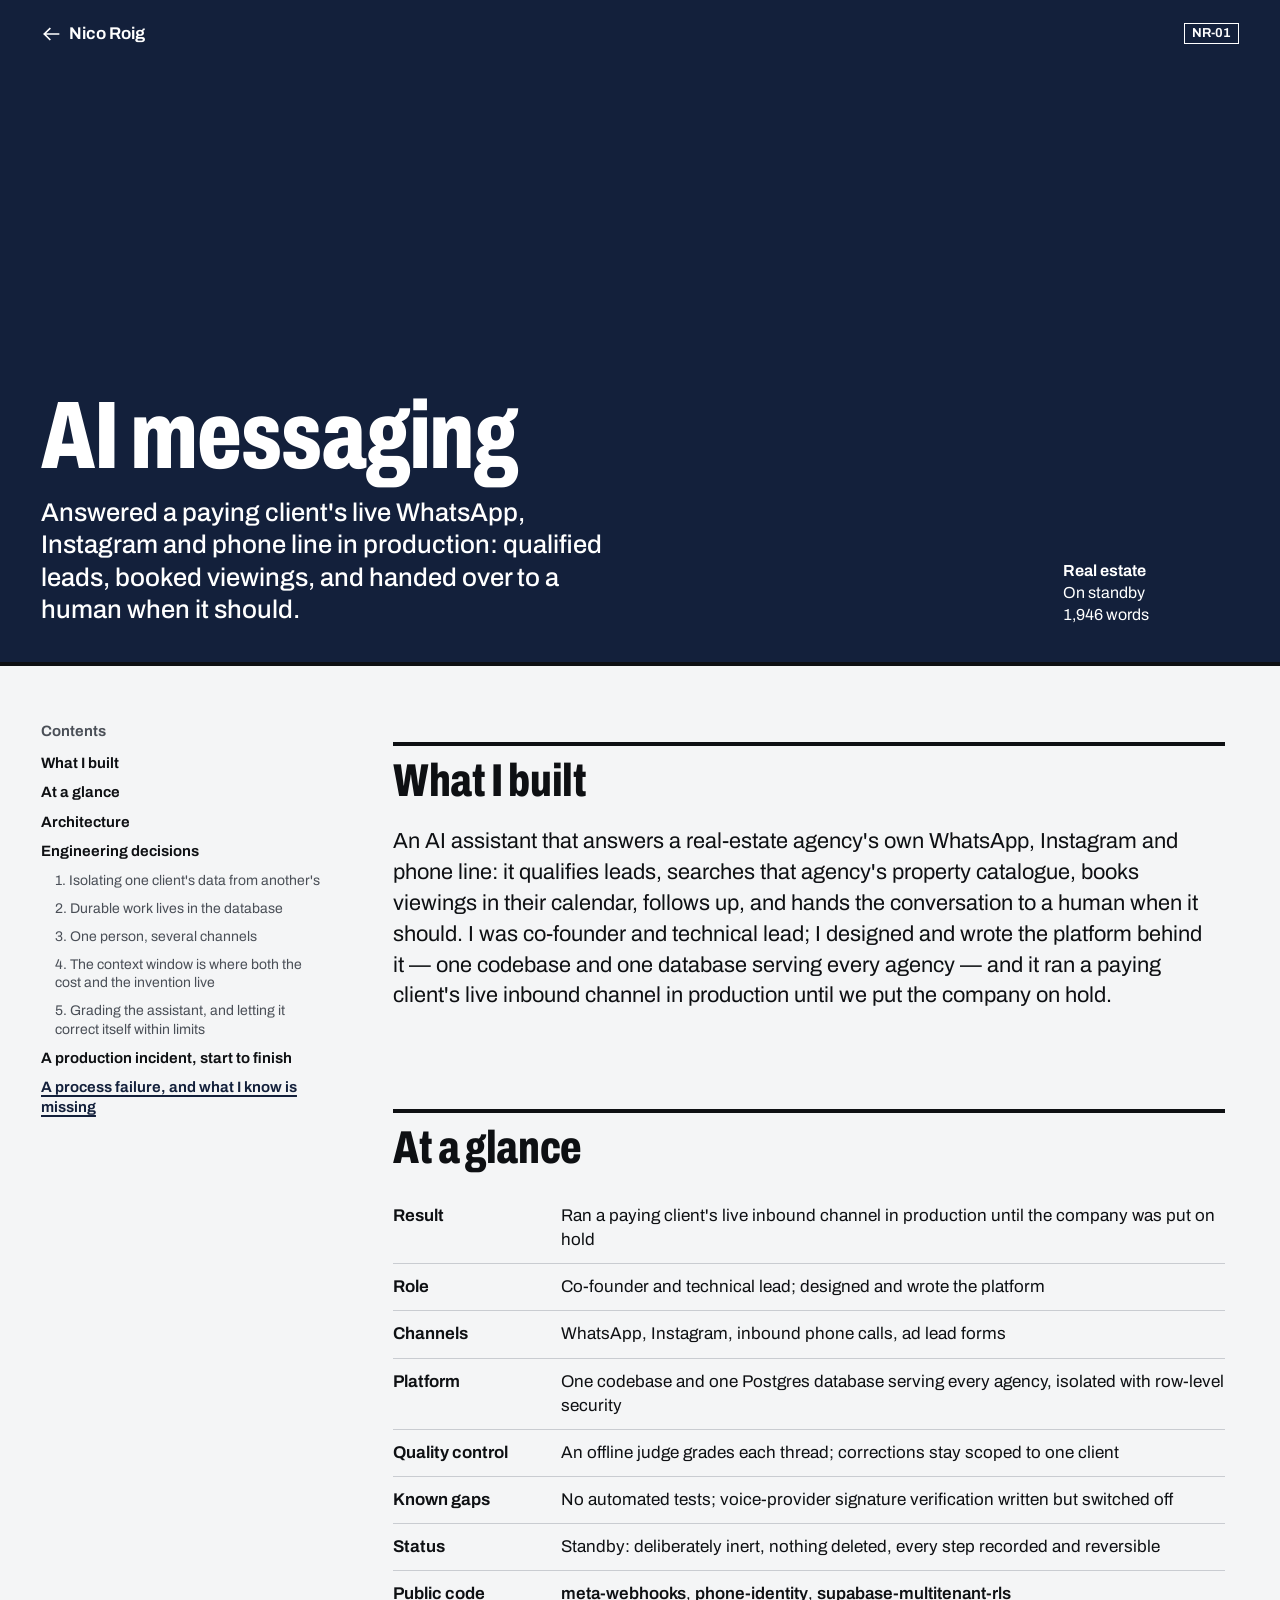
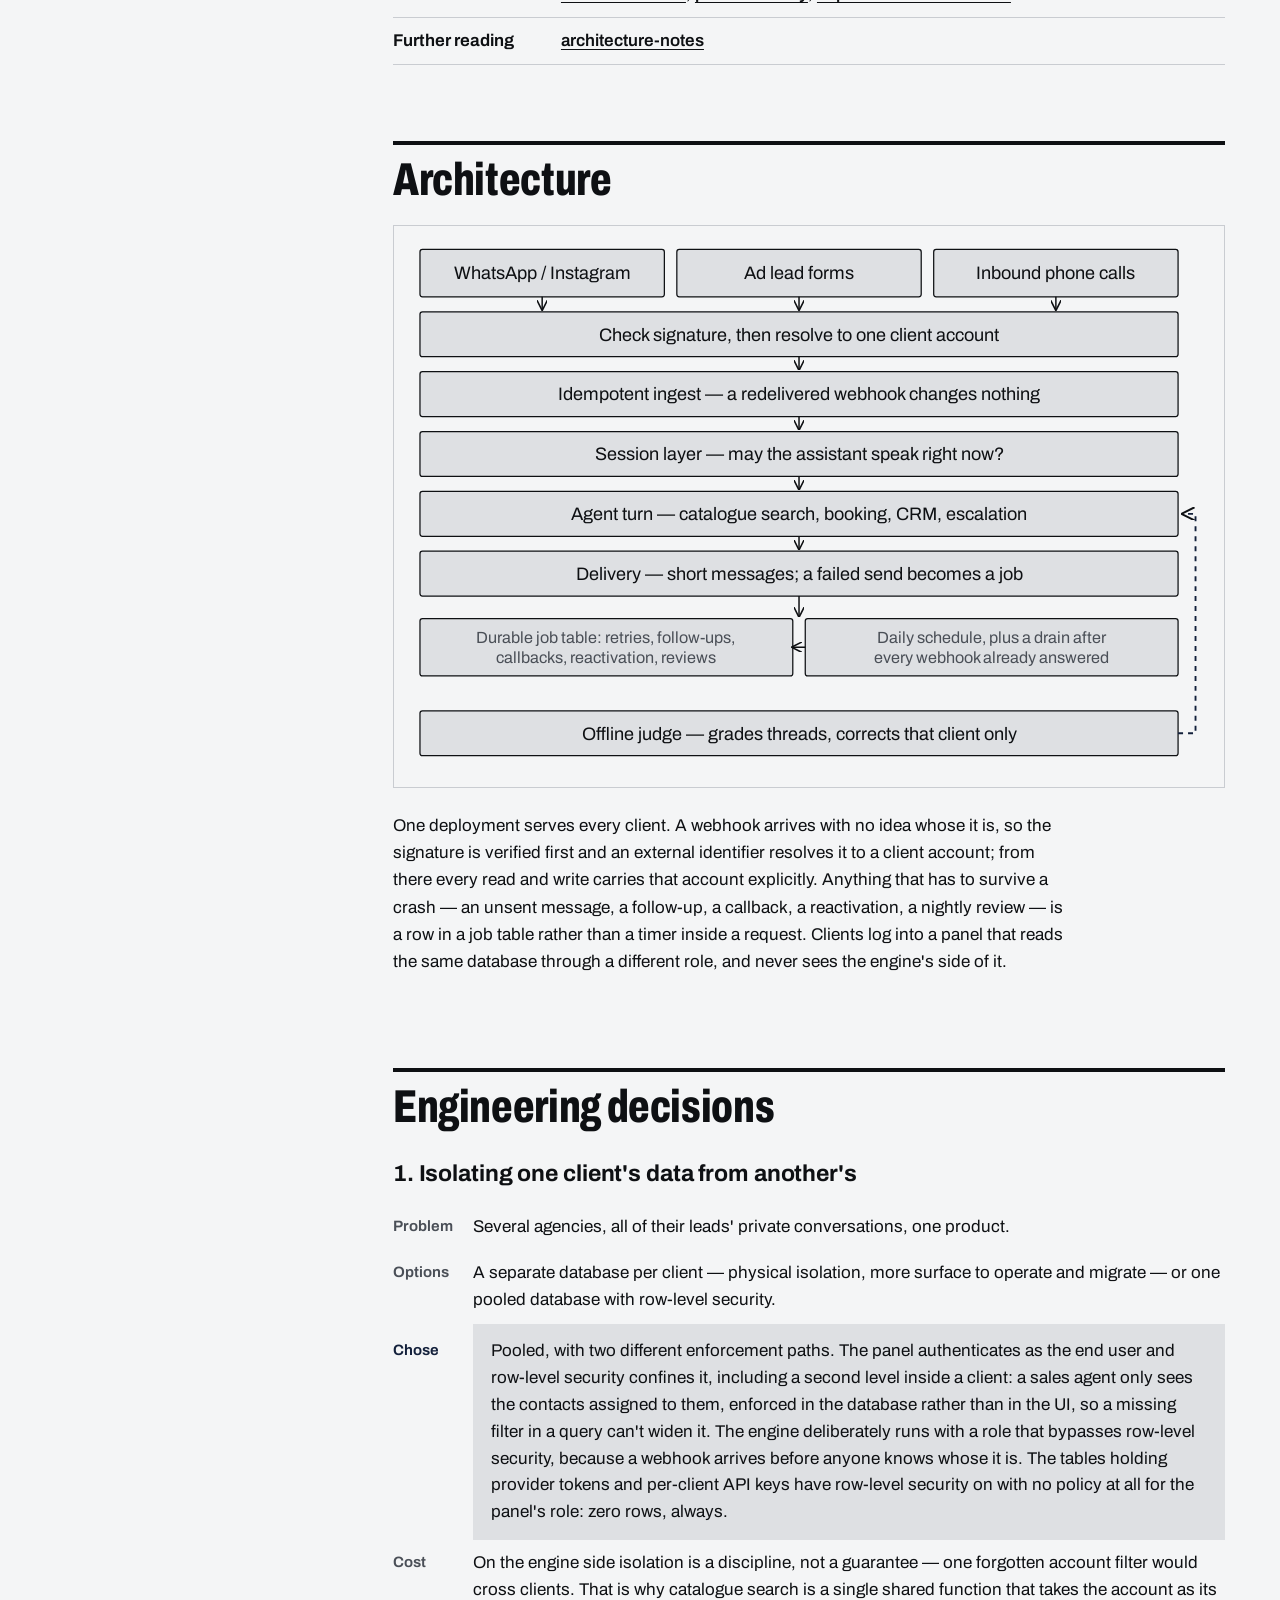
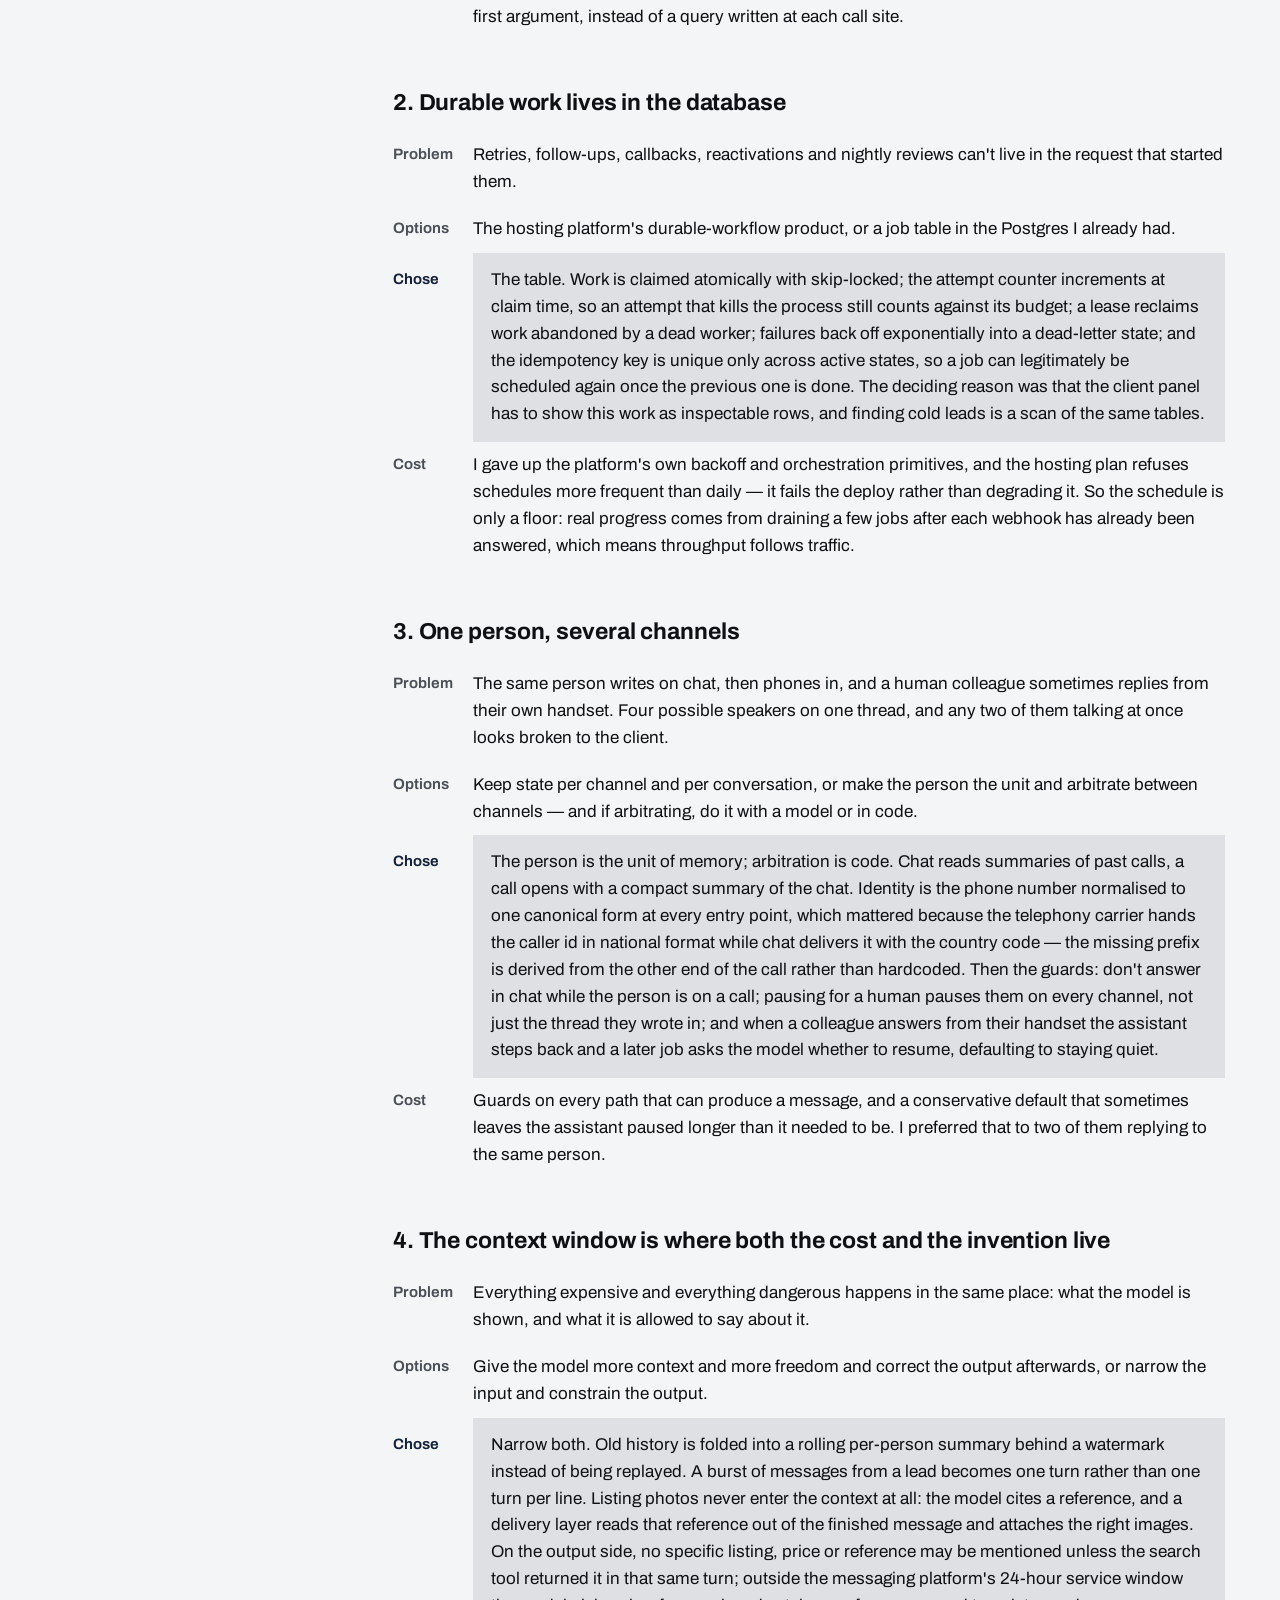
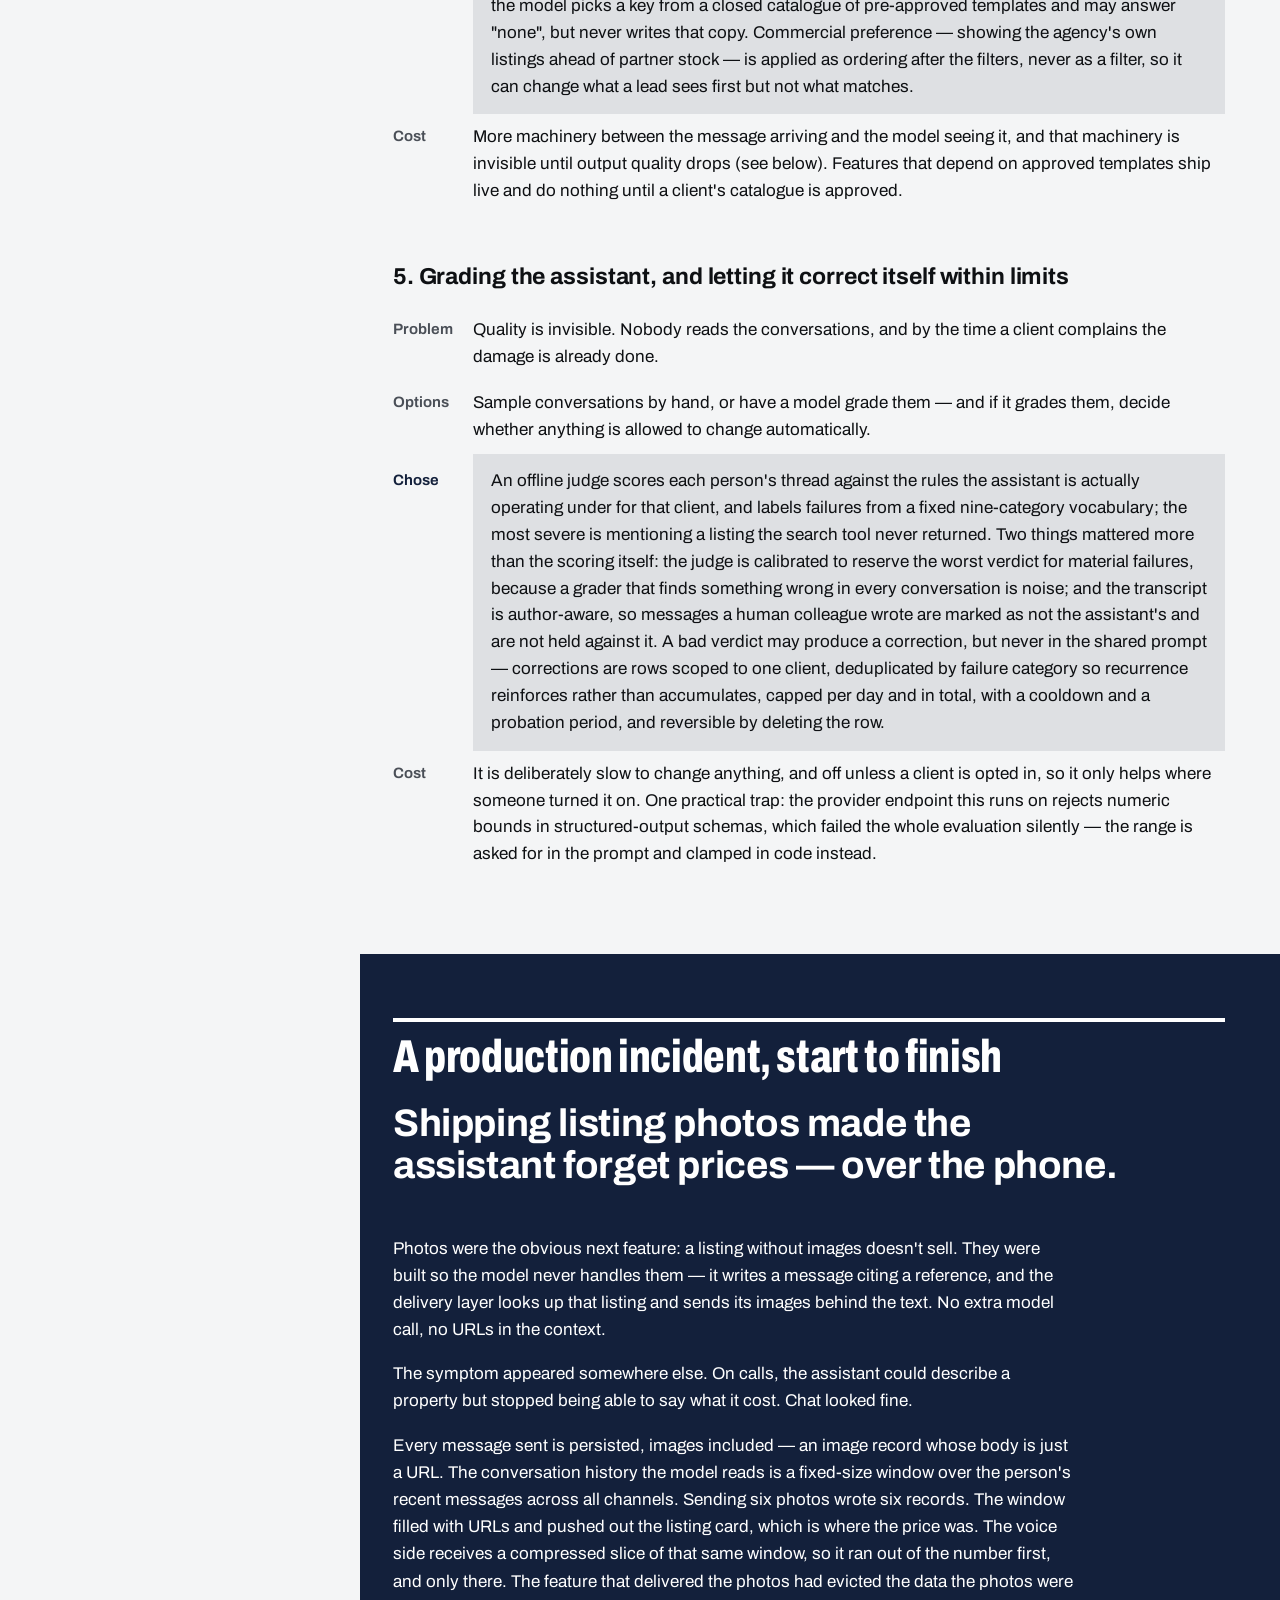
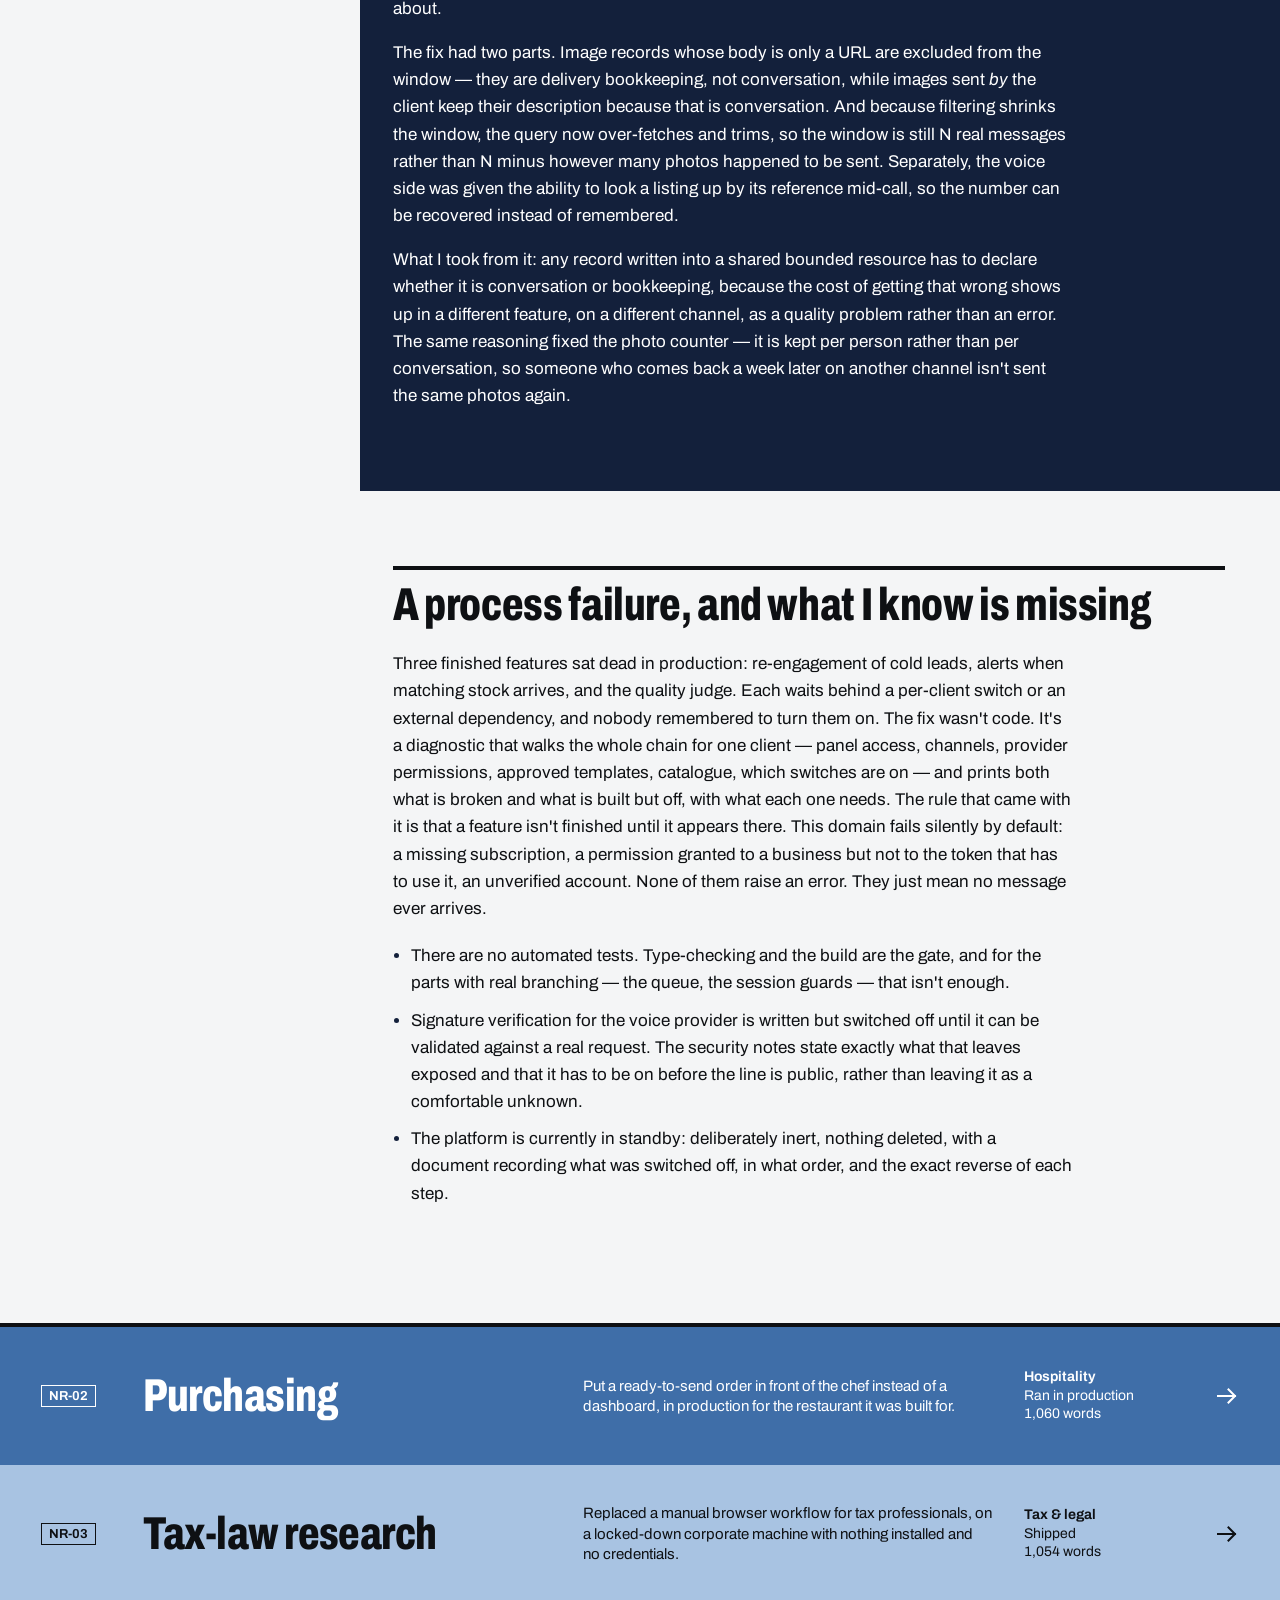
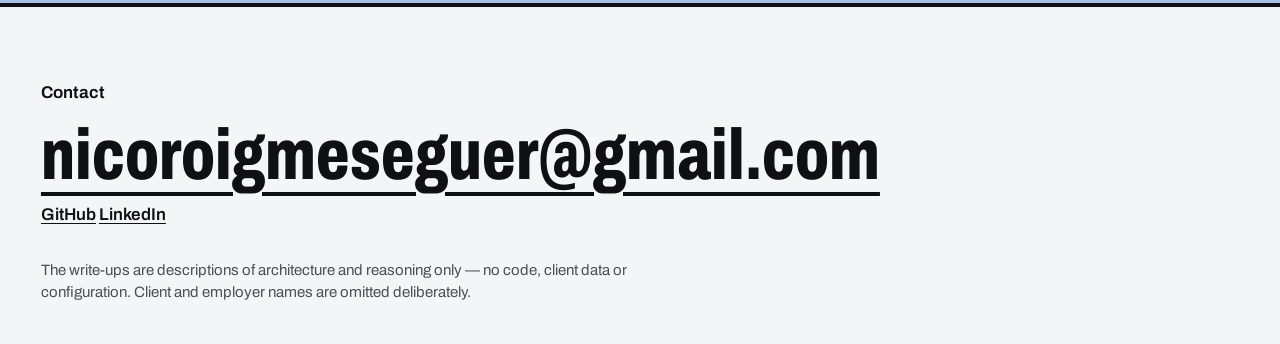
==== commit 3946340b: "Retirar Cognitive training del catálogo Quedan tres proyectos. La escala de azules se reparte en osc" ====
--- a/messaging/index.html
+++ b/messaging/index.html
@@ -38,8 +38,8 @@
   <nav class="toc" aria-label="On this page">
     <p class="toc-title">Contents</p>
     <ol>
-      <li><a href="#what-i-built">What I built</a></li><li><a href="#at-a-glance">At a glance</a></li><li><a href="#architecture">Architecture</a></li><li><a href="#engineering-decisions">Engineering decisions</a></li><li class="toc-sub"><a href="#1-isolating-one-client-s-data-from-another-s">1. Isolating one client's data from another's</a></li><li class="toc-sub"><a href="#2-durable-work-lives-in-the-database">2. Durable work lives in the database</a></li><li class="toc-sub"><a href="#3-one-person-several-channels">3. One person, several channels</a></li><li class="toc-sub"><a href="#4-the-context-window-is-where-both-the-cost-and-the-invention-live">4. The context window is where both the cost and the invention live</a></li><li class="toc-sub"><a href="#5-grading-the-assistant-and-letting-it-correct-itself-within-limits">5. Grading the assistant, and letting it correct itself within limits</a></li><li><a href="#cost-and-complexity">Cost and complexity</a></li><li><a href="#a-production-incident-start-to-finish">A production incident, start to finish</a></li><li><a href="#a-process-failure-and-what-i-know-is-missing">A process failure, and what I know is missing</a></li>
-    <li><a href="#what-i-would-do-differently">What I would do differently</a></li></ol>
+      <li><a href="#what-i-built">What I built</a></li><li><a href="#at-a-glance">At a glance</a></li><li><a href="#architecture">Architecture</a></li><li><a href="#engineering-decisions">Engineering decisions</a></li><li class="toc-sub"><a href="#1-isolating-one-client-s-data-from-another-s">1. Isolating one client's data from another's</a></li><li class="toc-sub"><a href="#2-durable-work-lives-in-the-database">2. Durable work lives in the database</a></li><li class="toc-sub"><a href="#3-one-person-several-channels">3. One person, several channels</a></li><li class="toc-sub"><a href="#4-the-context-window-is-where-both-the-cost-and-the-invention-live">4. The context window is where both the cost and the invention live</a></li><li class="toc-sub"><a href="#5-grading-the-assistant-and-letting-it-correct-itself-within-limits">5. Grading the assistant, and letting it correct itself within limits</a></li><li><a href="#a-production-incident-start-to-finish">A production incident, start to finish</a></li><li><a href="#a-process-failure-and-what-i-know-is-missing">A process failure, and what I know is missing</a></li>
+    </ol>
   </nav>
   <main id="content">
 <section id="what-i-built">
@@ -160,23 +160,6 @@
     <dt>Cost</dt><dd>It is deliberately slow to change anything, and off unless a client is opted in, so it only helps where someone turned it on. One practical trap: the provider endpoint this runs on rejects numeric bounds in structured-output schemas, which failed the whole evaluation silently — the range is asked for in the prompt and clamped in code instead.</dd>
   </dl>
 </section>
-<section id="cost-and-complexity">
-<h2>Cost and complexity</h2>
-<p>Most of the cost in this system grows with something: the length of a conversation, the number of messages in a burst, the number of rows a query touches. These are the places where that growth was cut, and how.</p>
-<div class="costs-wrap"><table class="costs">
-  <thead><tr><th scope="col">What grows</th><th scope="col">The obvious way</th><th scope="col">What it does instead</th></tr></thead>
-  <tbody>
-    <tr><th scope="row">Model context per reply</th><td>Replay the whole history every turn: each reply costs more than the last, <span class="o">O(n)</span> tokens per reply and <span class="o">O(n²)</span> over a conversation.</td><td>Older history is folded into a rolling per-person summary behind a watermark, plus a fixed-size window of recent messages. Context per reply stays bounded: <span class="o">O(1)</span> in conversation length.</td></tr>
-    <tr><th scope="row">Replies to a burst of messages</th><td>One model call per message, so four lines from a lead get four answers.</td><td>Each message pushes a scheduled reply job back by a minute. One model call per burst, however many lines it has.</td></tr>
-    <tr><th scope="row">Listing photos</th><td>Put images or their URLs in the context, so cost grows with every photo sent.</td><td>The model cites a listing reference and the delivery layer attaches the images. Context cost does not depend on how many photos go out.</td></tr>
-    <tr><th scope="row">Tenant check under row-level security</th><td>A membership lookup evaluated for every row a query reads.</td><td>A <code>stable</code>, <code>security definer</code> helper that the planner can evaluate once per query instead of once per row. Details in <a href="https://github.com/nicoroig-ai/supabase-multitenant-rls">supabase-multitenant-rls</a>.</td></tr>
-    <tr><th scope="row">Webhook signature check</th><td>Compare the signature with plain equality, which returns at the first different character and leaks through its timing how much of a guess was right.</td><td>Verify the HMAC over the raw bytes and compare in constant time. Details in <a href="https://github.com/nicoroig-ai/meta-webhooks">meta-webhooks</a>.</td></tr>
-    <tr><th scope="row">Duplicate deliveries</th><td>Process every delivery, so a retried webhook produces a second reply.</td><td>Events and jobs carry a key behind a unique index. A redelivery is one index lookup, <span class="o">O(log n)</span>, and changes nothing.</td></tr>
-    <tr><th scope="row">Background work</th><td>A frequent cron, which would poll a mostly empty table 1,440 times a day.</td><td>A few jobs are drained after each webhook has already been answered, with a daily schedule as the floor. Work follows traffic instead of the clock.</td></tr>
-    <tr><th scope="row">Claiming a job</th><td>Lock the next row and make every other worker wait for it.</td><td><code>FOR UPDATE SKIP LOCKED</code>: workers skip rows another worker holds, so they never queue behind each other.</td></tr>
-  </tbody>
-</table></div>
-</section>
 <section id="a-production-incident-start-to-finish" class="band">
 <h2>A production incident, start to finish</h2>
 <p class="pull">Shipping listing photos made the assistant forget prices — over the phone.</p>
@@ -194,14 +177,6 @@
     <li>Signature verification for the voice provider is written but switched off until it can be validated against a real request. The security notes state exactly what that leaves exposed and that it has to be on before the line is public, rather than leaving it as a comfortable unknown.</li>
     <li>The platform is currently in standby: deliberately inert, nothing deleted, with a document recording what was switched off, in what order, and the exact reverse of each step.</li>
   </ul>
-</section>
-<section id="what-i-would-do-differently">
-<h2>What I would do differently</h2>
-<ul class="lessons">
-  <li><strong>Write the diagnostic script first.</strong> It became the most useful thing in the repository, the one answer to “what state is this client actually in?”, and it only existed after enough features had gone dark to force it.</li>
-  <li><strong>Treat identity as load-bearing from day one.</strong> Matching the same person across WhatsApp, calls and forms looked like a detail. It is the difference between a system that knows who it is talking to and an expensive one that does not.</li>
-  <li><strong>Be slower to build ahead of activation.</strong> The rule about dark features fixed the symptom. The cause was building things that could not be switched on yet, because building is more fun than waiting for a client to be ready.</li>
-</ul>
 </section>
   </main>
 </div>
@@ -225,15 +200,6 @@
       <svg class="arrow" viewBox="0 0 24 24" width="24" height="24" aria-hidden="true"><path d="M3 12h17M13.5 5.5 20 12l-6.5 6.5" fill="none" stroke="currentColor" stroke-width="2" stroke-linecap="square"/></svg>
     </a>
   </li>
-  <li data-book="training" style="--words:928">
-    <a class="spine" href="/training/">
-      <span class="plate">NR-04</span>
-      <h2 class="spine-title">Cognitive training</h2>
-      <p class="spine-result">Works fully offline with no account, signing up later adopts the history you already have, and it tells the user what the training does and does not improve.</p>
-      <p class="spine-meta"><span>Learning</span><span>928 words</span></p>
-      <svg class="arrow" viewBox="0 0 24 24" width="24" height="24" aria-hidden="true"><path d="M3 12h17M13.5 5.5 20 12l-6.5 6.5" fill="none" stroke="currentColor" stroke-width="2" stroke-linecap="square"/></svg>
-    </a>
-  </li>
 </ol>
 </nav>
 <footer class="colophon">
--- a/assets/site.css
+++ b/assets/site.css
@@ -57,9 +57,8 @@
 }
 
 [data-book="messaging"]  { --book: var(--blue-1); --on-book: var(--on-dark);  --book-text: var(--blue-1-text); }
-[data-book="purchasing"] { --book: var(--blue-2); --on-book: var(--on-dark);  --book-text: var(--blue-2-text); }
-[data-book="tax"]        { --book: var(--blue-3); --on-book: var(--on-dark);  --book-text: var(--blue-3-text); }
-[data-book="training"]   { --book: var(--blue-4); --on-book: var(--on-light); --book-text: var(--blue-4-text); }
+[data-book="purchasing"] { --book: var(--blue-3); --on-book: var(--on-dark);  --book-text: var(--blue-3-text); }
+[data-book="tax"]        { --book: var(--blue-4); --on-book: var(--on-light); --book-text: var(--blue-4-text); }
 
 *, *::before, *::after { box-sizing: border-box; }
 html {
@@ -378,40 +377,6 @@
 .fig .dash { stroke: var(--book-text); stroke-dasharray: 4 4; stroke-width: 1.5; }
 .fig rect.dash { fill: none; }
 .fig marker path { stroke: var(--ink); }
-
-/* Cost and complexity */
-.costs-wrap { margin: 1.5rem 0 0; }
-.costs { width: 100%; border-collapse: collapse; border-top: 4px solid var(--ink); font-size: .9688rem; line-height: 1.5; }
-.costs th, .costs td { padding: .875rem 1rem .875rem 0; border-bottom: 1px solid var(--rule); text-align: left; vertical-align: top; }
-.costs thead th { padding-block: .5rem; font-size: .875rem; font-weight: 650; color: var(--ink-2); }
-.costs tbody th { width: 22%; font-weight: 700; }
-.costs tbody td:nth-child(2) { width: 33%; color: var(--ink-2); }
-.costs tbody td:last-child { padding-right: 0; }
-.o, code {
-  font-family: ui-monospace, "SFMono-Regular", Menlo, Consolas, monospace;
-  font-size: .875em;
-  white-space: nowrap;
-}
-.o { font-weight: 600; color: var(--book-text); }
-code { white-space: normal; overflow-wrap: anywhere; }
-
-/* Reflection */
-#content ul.lessons { list-style: none; padding: 0; }
-#content ul.lessons li { margin: 0; padding: 1rem 0; border-bottom: 1px solid var(--rule); max-width: 68ch; }
-#content ul.lessons li:first-child { border-top: 4px solid var(--ink); }
-#content ul.lessons strong { display: block; margin-bottom: .25rem; font-size: 1.125rem; }
-
-@media (max-width: 44rem) {
-  .costs thead { position: absolute; width: 1px; height: 1px; overflow: hidden; clip-path: inset(50%); }
-  .costs, .costs tbody, .costs tr, .costs th, .costs td { display: block; width: auto !important; }
-  .costs tr { padding: 1rem 0; border-bottom: 1px solid var(--rule); }
-  .costs th, .costs td { padding: 0; border: 0; }
-  .costs tbody th { margin-bottom: .5rem; font-size: 1.0625rem; }
-  .costs tbody td:nth-child(2) { margin-bottom: .5rem; }
-  .costs tbody td:nth-child(2)::before { content: "Obvious way: "; font-weight: 650; color: var(--ink); }
-  .costs tbody td:last-child::before { content: "Instead: "; font-weight: 650; }
-  .o { white-space: normal; }
-}
 
 .fig-hint { display: none; }
 @media (max-width: 44rem) {
@@ -512,7 +477,6 @@
 [data-book="messaging"]  > .spine, body[data-book="messaging"]  > .cover { view-transition-name: book-messaging; }
 [data-book="purchasing"] > .spine, body[data-book="purchasing"] > .cover { view-transition-name: book-purchasing; }
 [data-book="tax"]        > .spine, body[data-book="tax"]        > .cover { view-transition-name: book-tax; }
-[data-book="training"]   > .spine, body[data-book="training"]   > .cover { view-transition-name: book-training; }
 ::view-transition-group(*) { animation-duration: .55s; animation-timing-function: var(--ease); }
 ::view-transition-old(*), ::view-transition-new(*) { height: 100%; object-fit: cover; overflow: clip; }
 
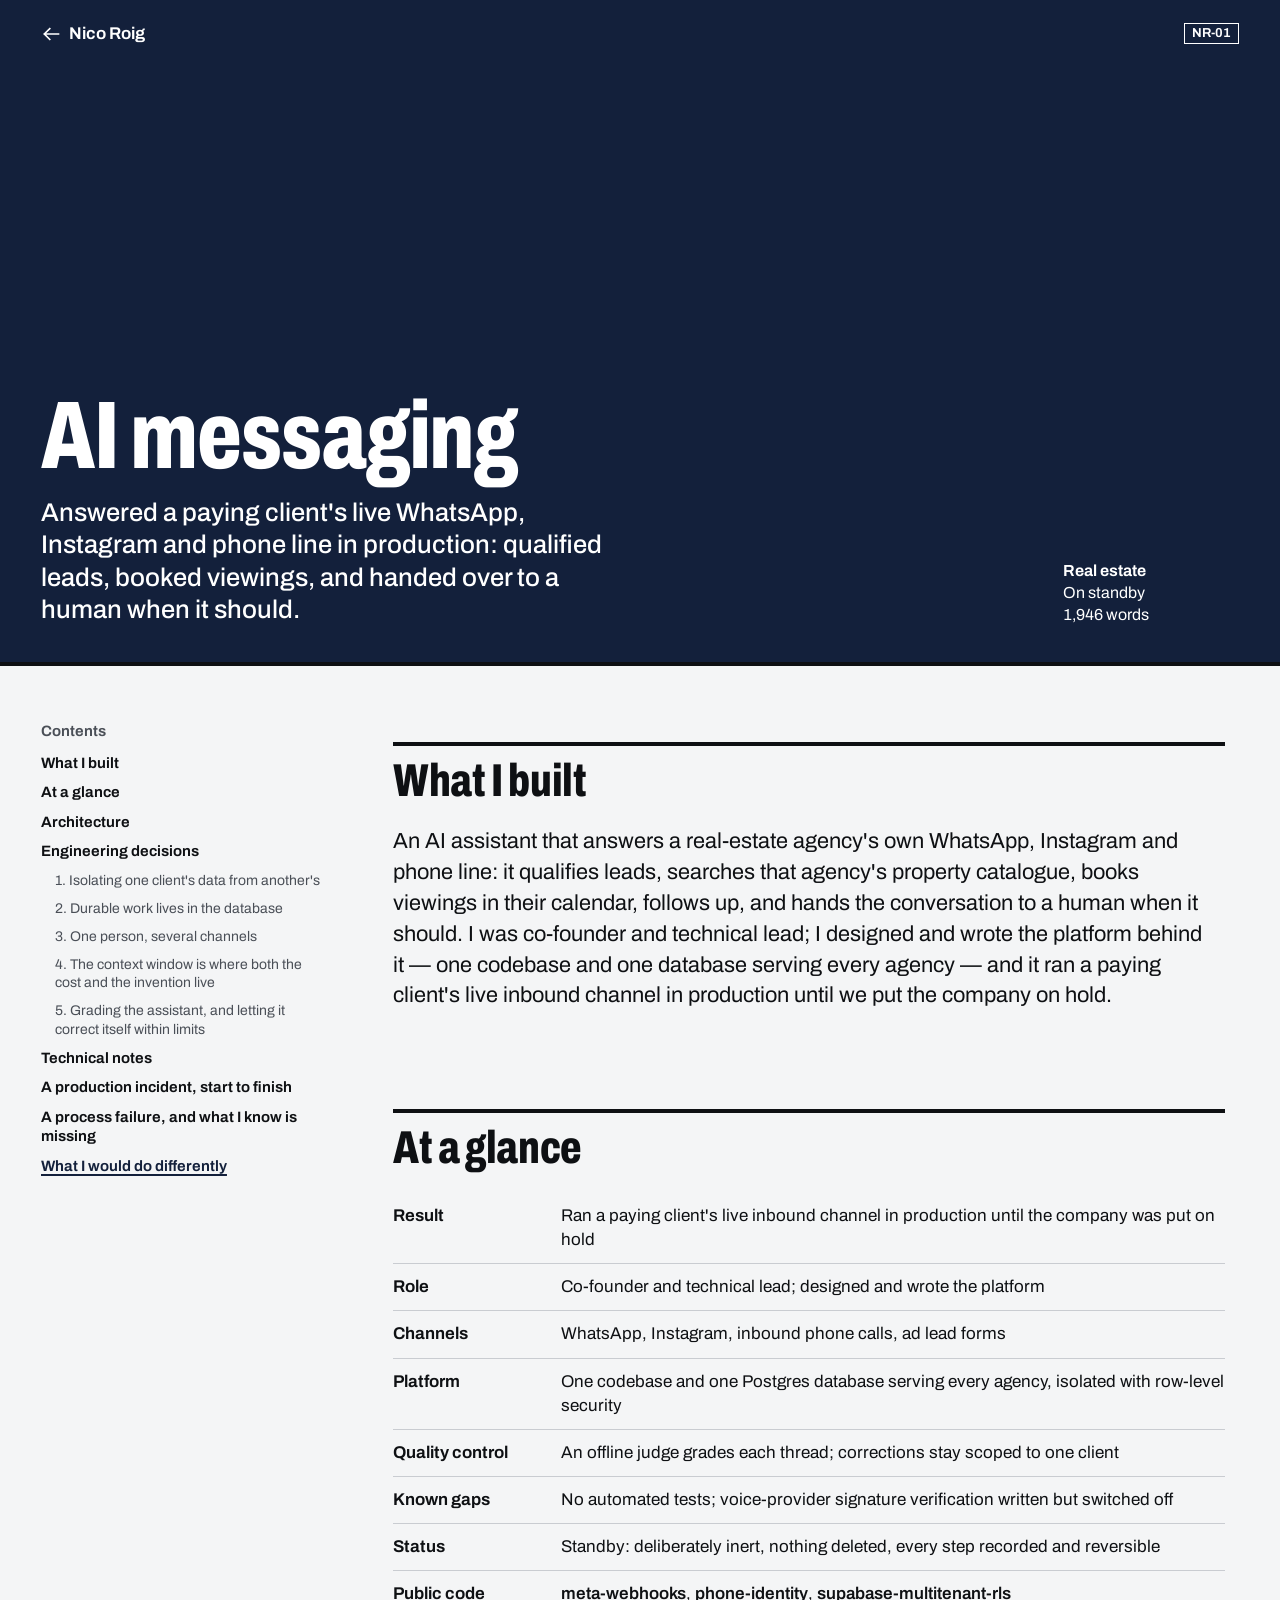
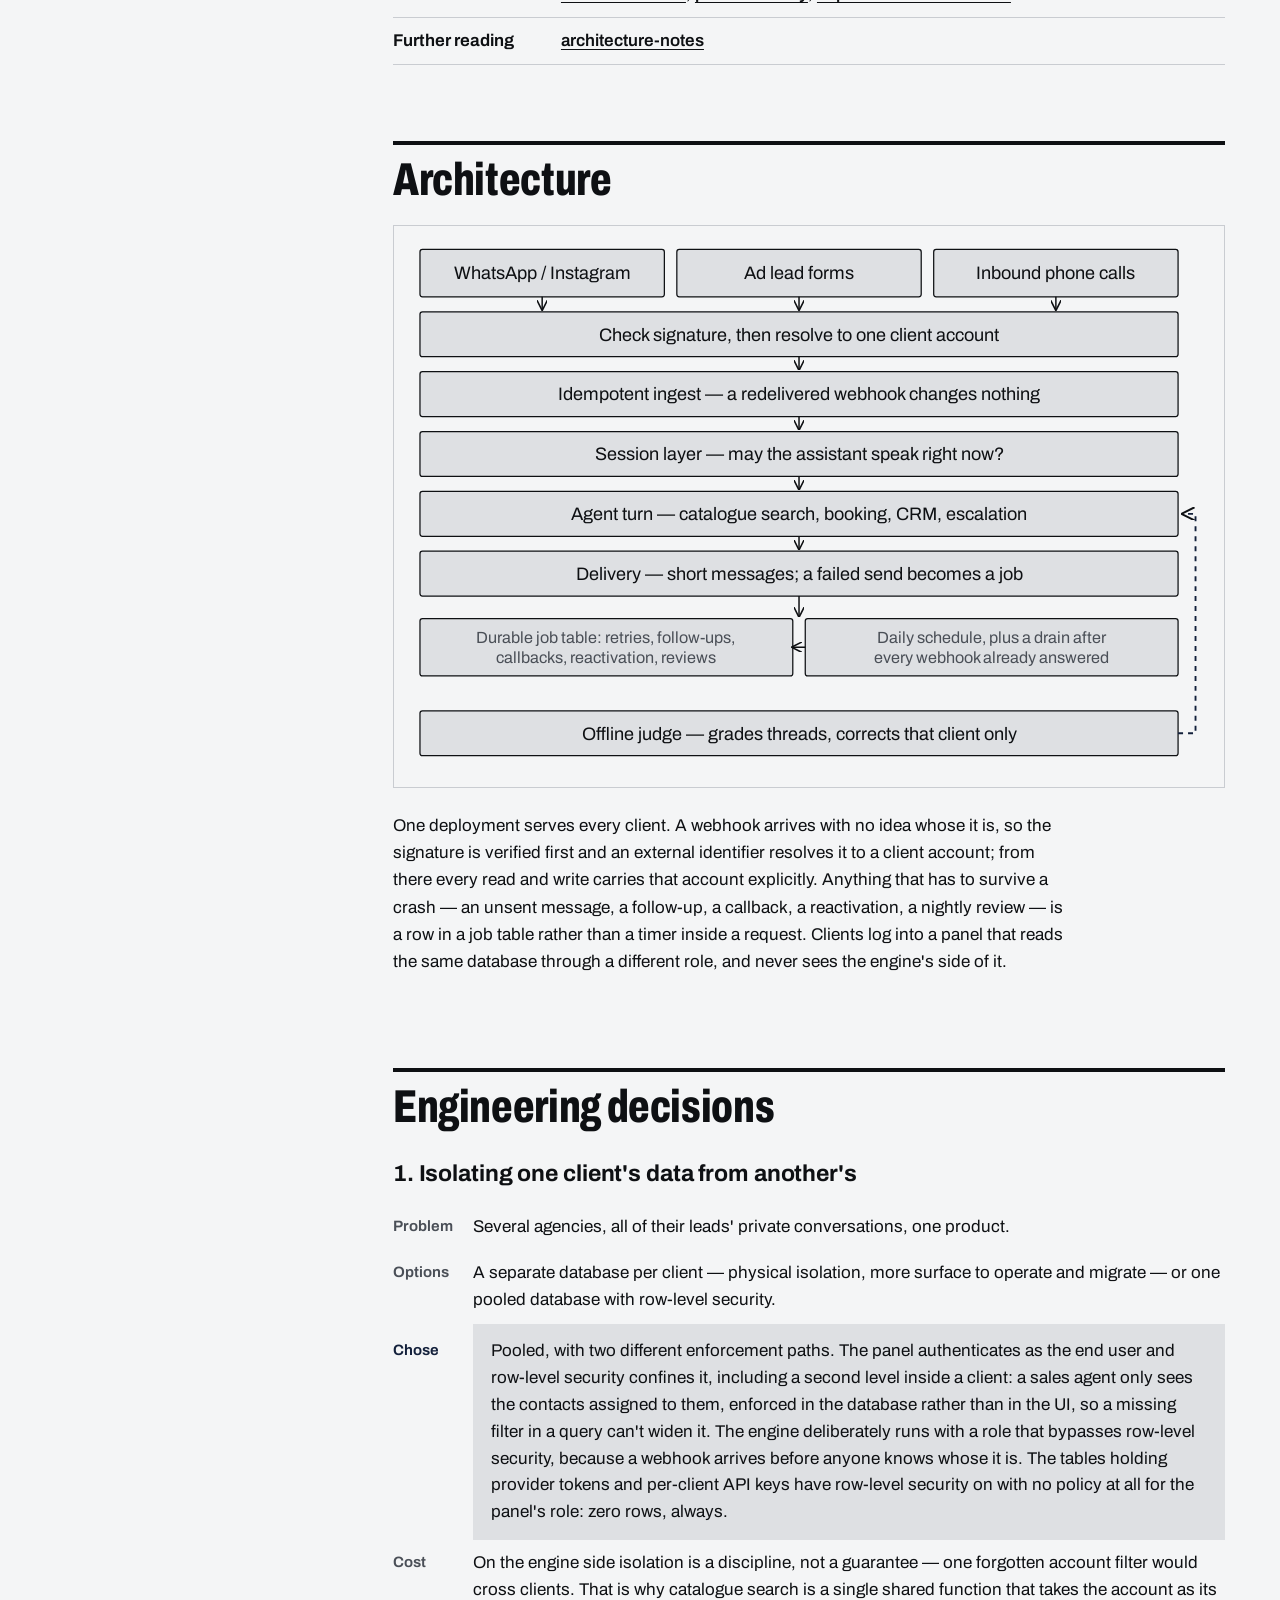
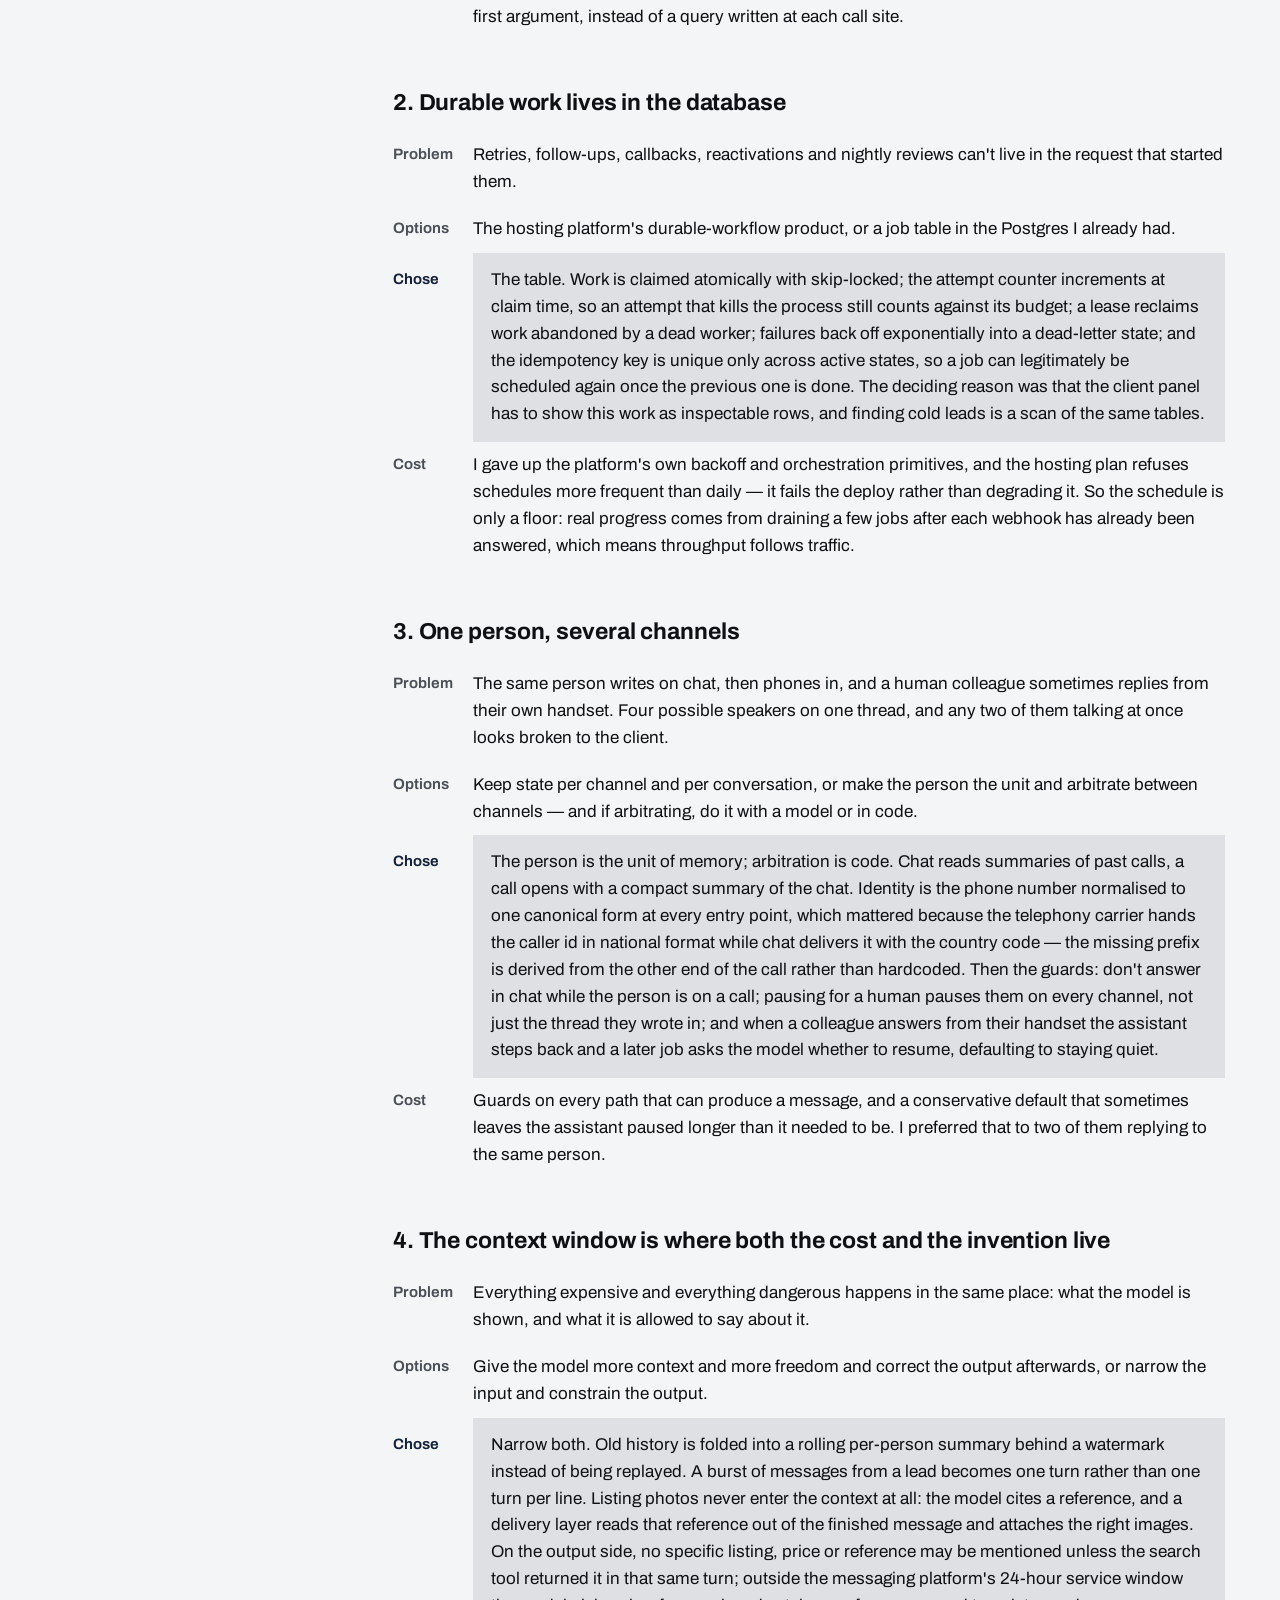
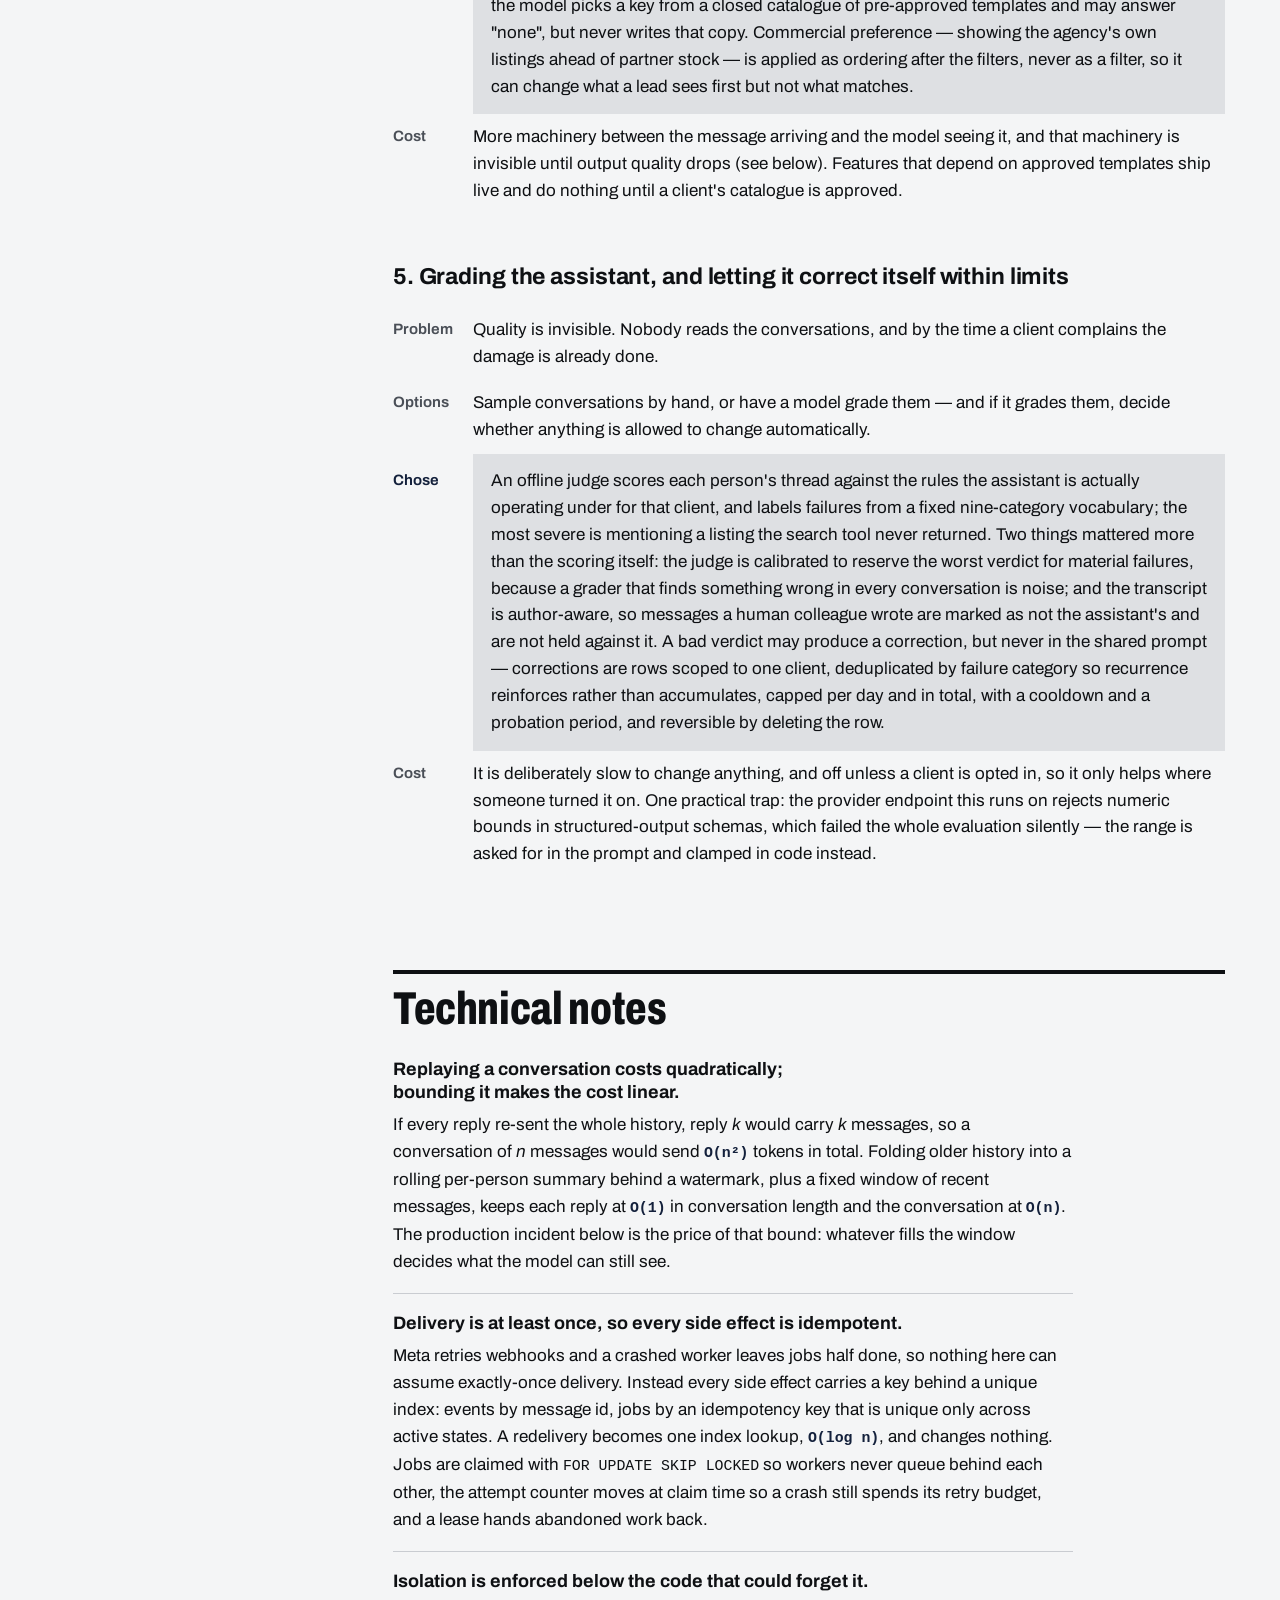
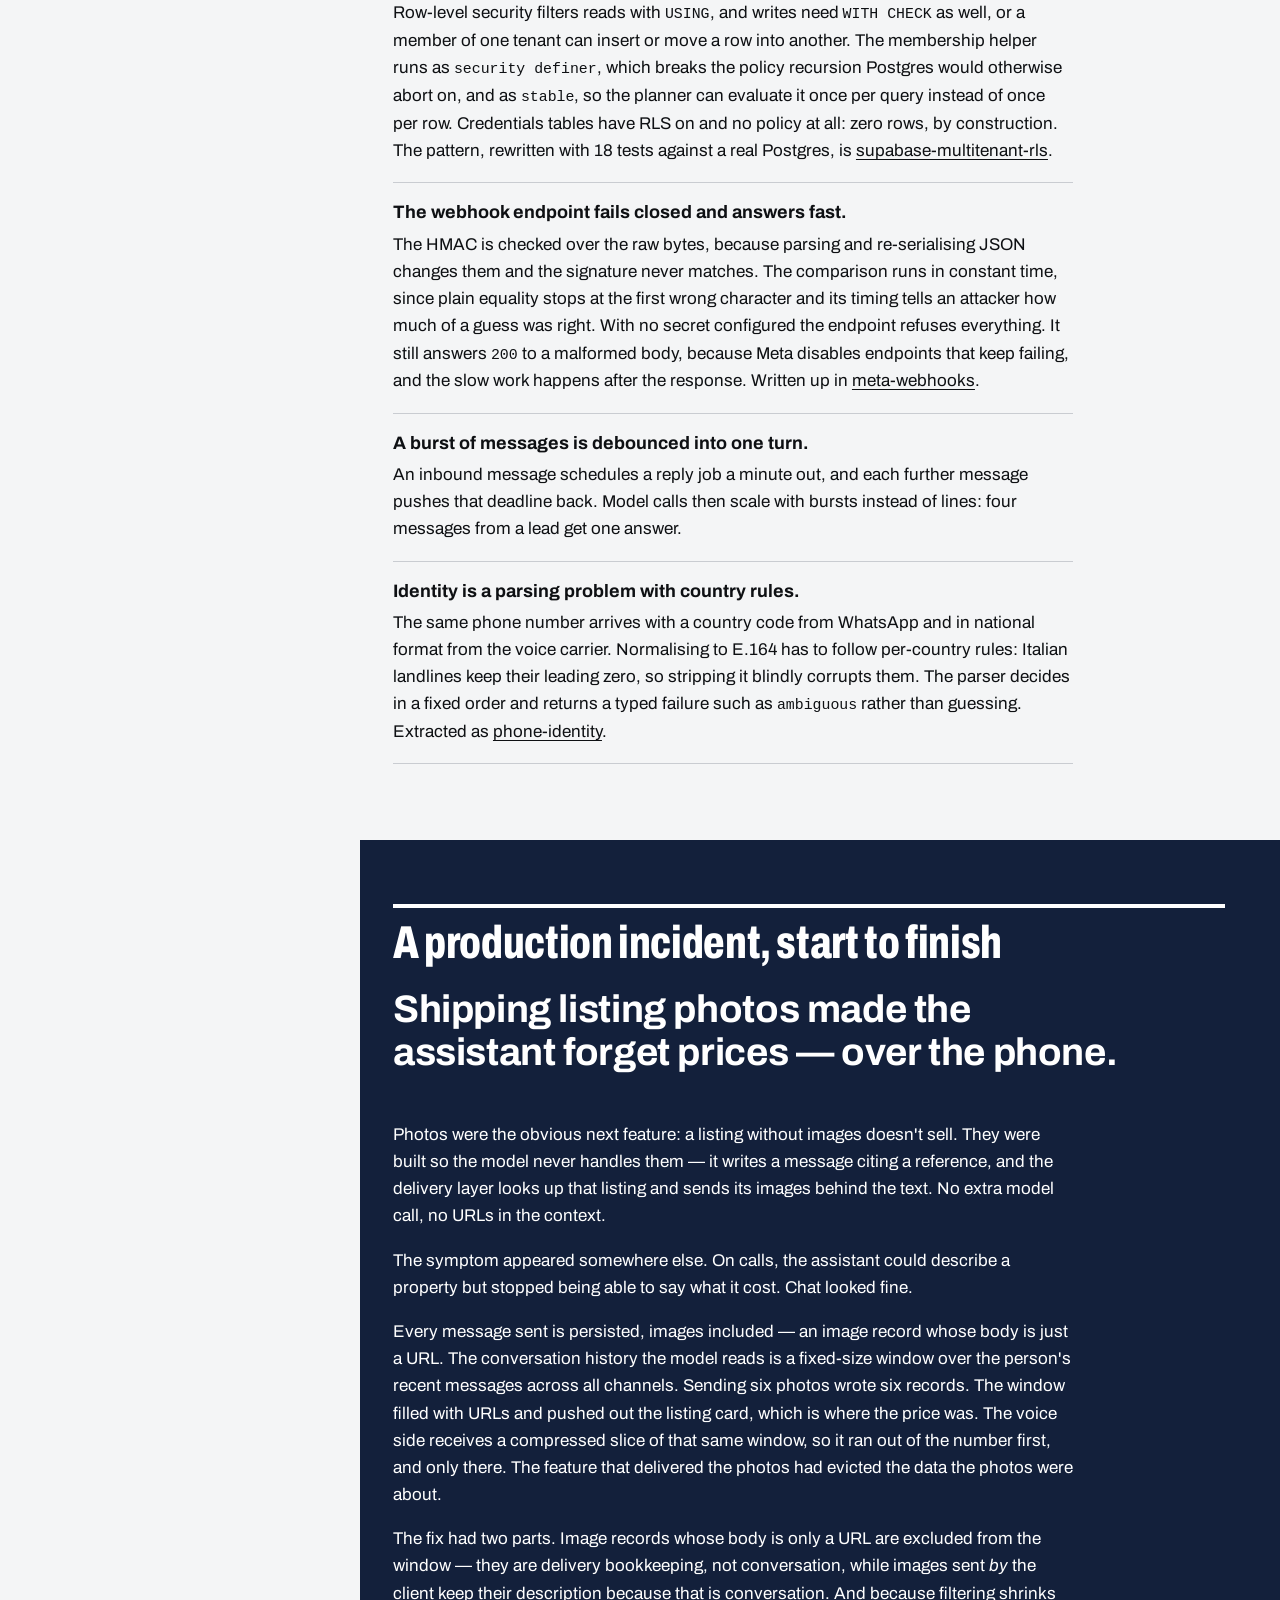
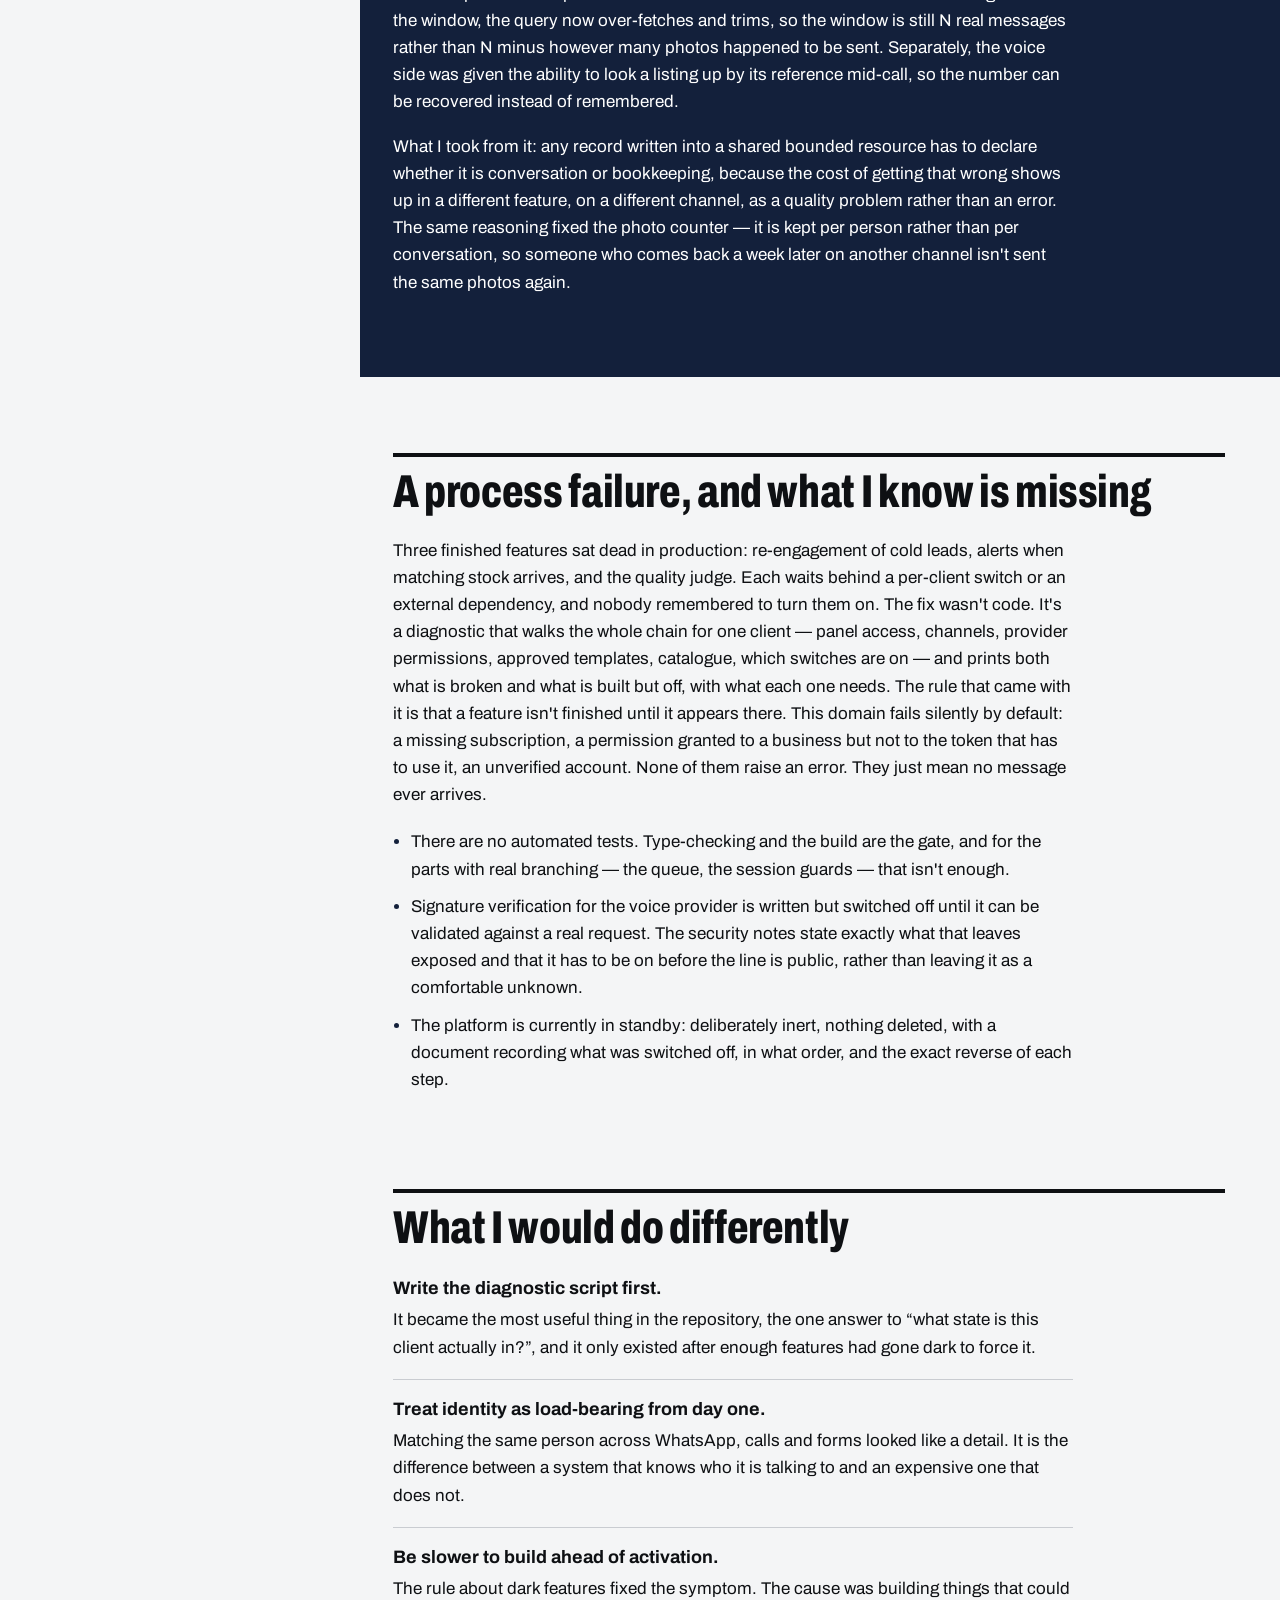
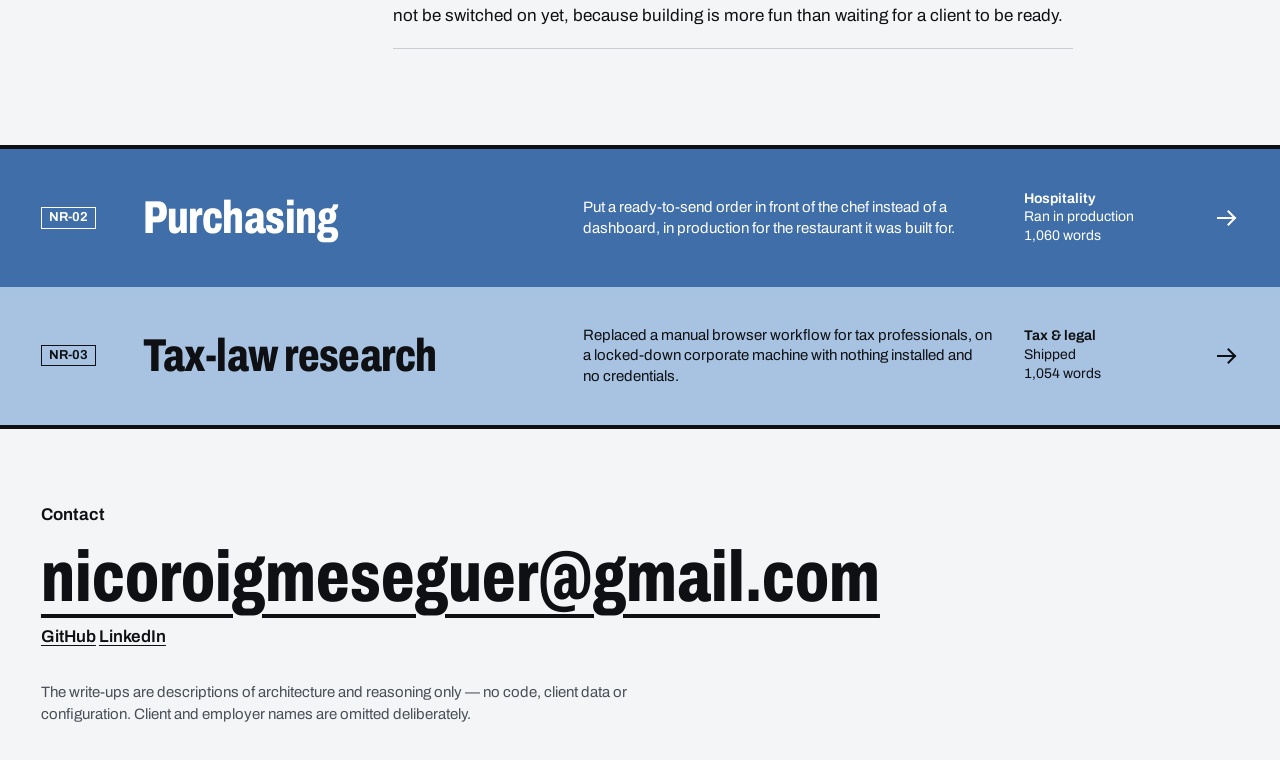
==== commit 7669757c: "Notas técnicas a medida y reflexiones por proyecto Cada proyecto gana solo las notas que le aportan:" ====
--- a/messaging/index.html
+++ b/messaging/index.html
@@ -38,7 +38,7 @@
   <nav class="toc" aria-label="On this page">
     <p class="toc-title">Contents</p>
     <ol>
-      <li><a href="#what-i-built">What I built</a></li><li><a href="#at-a-glance">At a glance</a></li><li><a href="#architecture">Architecture</a></li><li><a href="#engineering-decisions">Engineering decisions</a></li><li class="toc-sub"><a href="#1-isolating-one-client-s-data-from-another-s">1. Isolating one client's data from another's</a></li><li class="toc-sub"><a href="#2-durable-work-lives-in-the-database">2. Durable work lives in the database</a></li><li class="toc-sub"><a href="#3-one-person-several-channels">3. One person, several channels</a></li><li class="toc-sub"><a href="#4-the-context-window-is-where-both-the-cost-and-the-invention-live">4. The context window is where both the cost and the invention live</a></li><li class="toc-sub"><a href="#5-grading-the-assistant-and-letting-it-correct-itself-within-limits">5. Grading the assistant, and letting it correct itself within limits</a></li><li><a href="#a-production-incident-start-to-finish">A production incident, start to finish</a></li><li><a href="#a-process-failure-and-what-i-know-is-missing">A process failure, and what I know is missing</a></li>
+      <li><a href="#what-i-built">What I built</a></li><li><a href="#at-a-glance">At a glance</a></li><li><a href="#architecture">Architecture</a></li><li><a href="#engineering-decisions">Engineering decisions</a></li><li class="toc-sub"><a href="#1-isolating-one-client-s-data-from-another-s">1. Isolating one client's data from another's</a></li><li class="toc-sub"><a href="#2-durable-work-lives-in-the-database">2. Durable work lives in the database</a></li><li class="toc-sub"><a href="#3-one-person-several-channels">3. One person, several channels</a></li><li class="toc-sub"><a href="#4-the-context-window-is-where-both-the-cost-and-the-invention-live">4. The context window is where both the cost and the invention live</a></li><li class="toc-sub"><a href="#5-grading-the-assistant-and-letting-it-correct-itself-within-limits">5. Grading the assistant, and letting it correct itself within limits</a></li><li><a href="#technical-notes">Technical notes</a></li><li><a href="#a-production-incident-start-to-finish">A production incident, start to finish</a></li><li><a href="#a-process-failure-and-what-i-know-is-missing">A process failure, and what I know is missing</a></li><li><a href="#what-i-would-do-differently">What I would do differently</a></li>
     </ol>
   </nav>
   <main id="content">
@@ -160,6 +160,17 @@
     <dt>Cost</dt><dd>It is deliberately slow to change anything, and off unless a client is opted in, so it only helps where someone turned it on. One practical trap: the provider endpoint this runs on rejects numeric bounds in structured-output schemas, which failed the whole evaluation silently — the range is asked for in the prompt and clamped in code instead.</dd>
   </dl>
 </section>
+<section id="technical-notes">
+<h2>Technical notes</h2>
+<ul class="lessons">
+  <li><strong>Replaying a conversation costs quadratically; bounding it makes the cost linear.</strong> If every reply re-sent the whole history, reply <em>k</em> would carry <em>k</em> messages, so a conversation of <em>n</em> messages would send <span class="o">O(n²)</span> tokens in total. Folding older history into a rolling per-person summary behind a watermark, plus a fixed window of recent messages, keeps each reply at <span class="o">O(1)</span> in conversation length and the conversation at <span class="o">O(n)</span>. The production incident below is the price of that bound: whatever fills the window decides what the model can still see.</li>
+  <li><strong>Delivery is at least once, so every side effect is idempotent.</strong> Meta retries webhooks and a crashed worker leaves jobs half done, so nothing here can assume exactly-once delivery. Instead every side effect carries a key behind a unique index: events by message id, jobs by an idempotency key that is unique only across active states. A redelivery becomes one index lookup, <span class="o">O(log n)</span>, and changes nothing. Jobs are claimed with <code>FOR UPDATE SKIP LOCKED</code> so workers never queue behind each other, the attempt counter moves at claim time so a crash still spends its retry budget, and a lease hands abandoned work back.</li>
+  <li><strong>Isolation is enforced below the code that could forget it.</strong> Row-level security filters reads with <code>USING</code>, and writes need <code>WITH CHECK</code> as well, or a member of one tenant can insert or move a row into another. The membership helper runs as <code>security definer</code>, which breaks the policy recursion Postgres would otherwise abort on, and as <code>stable</code>, so the planner can evaluate it once per query instead of once per row. Credentials tables have RLS on and no policy at all: zero rows, by construction. The pattern, rewritten with 18 tests against a real Postgres, is <a href="https://github.com/nicoroig-ai/supabase-multitenant-rls">supabase-multitenant-rls</a>.</li>
+  <li><strong>The webhook endpoint fails closed and answers fast.</strong> The HMAC is checked over the raw bytes, because parsing and re-serialising JSON changes them and the signature never matches. The comparison runs in constant time, since plain equality stops at the first wrong character and its timing tells an attacker how much of a guess was right. With no secret configured the endpoint refuses everything. It still answers <code>200</code> to a malformed body, because Meta disables endpoints that keep failing, and the slow work happens after the response. Written up in <a href="https://github.com/nicoroig-ai/meta-webhooks">meta-webhooks</a>.</li>
+  <li><strong>A burst of messages is debounced into one turn.</strong> An inbound message schedules a reply job a minute out, and each further message pushes that deadline back. Model calls then scale with bursts instead of lines: four messages from a lead get one answer.</li>
+  <li><strong>Identity is a parsing problem with country rules.</strong> The same phone number arrives with a country code from WhatsApp and in national format from the voice carrier. Normalising to E.164 has to follow per-country rules: Italian landlines keep their leading zero, so stripping it blindly corrupts them. The parser decides in a fixed order and returns a typed failure such as <code>ambiguous</code> rather than guessing. Extracted as <a href="https://github.com/nicoroig-ai/phone-identity">phone-identity</a>.</li>
+</ul>
+</section>
 <section id="a-production-incident-start-to-finish" class="band">
 <h2>A production incident, start to finish</h2>
 <p class="pull">Shipping listing photos made the assistant forget prices — over the phone.</p>
@@ -177,6 +188,14 @@
     <li>Signature verification for the voice provider is written but switched off until it can be validated against a real request. The security notes state exactly what that leaves exposed and that it has to be on before the line is public, rather than leaving it as a comfortable unknown.</li>
     <li>The platform is currently in standby: deliberately inert, nothing deleted, with a document recording what was switched off, in what order, and the exact reverse of each step.</li>
   </ul>
+</section>
+<section id="what-i-would-do-differently">
+<h2>What I would do differently</h2>
+<ul class="lessons">
+  <li><strong>Write the diagnostic script first.</strong> It became the most useful thing in the repository, the one answer to “what state is this client actually in?”, and it only existed after enough features had gone dark to force it.</li>
+  <li><strong>Treat identity as load-bearing from day one.</strong> Matching the same person across WhatsApp, calls and forms looked like a detail. It is the difference between a system that knows who it is talking to and an expensive one that does not.</li>
+  <li><strong>Be slower to build ahead of activation.</strong> The rule about dark features fixed the symptom. The cause was building things that could not be switched on yet, because building is more fun than waiting for a client to be ready.</li>
+</ul>
 </section>
   </main>
 </div>
--- a/assets/site.css
+++ b/assets/site.css
@@ -377,6 +377,19 @@
 .fig .dash { stroke: var(--book-text); stroke-dasharray: 4 4; stroke-width: 1.5; }
 .fig rect.dash { fill: none; }
 .fig marker path { stroke: var(--ink); }
+
+/* Technical notes and reflections */
+.o, code {
+  font-family: ui-monospace, "SFMono-Regular", Menlo, Consolas, monospace;
+  font-size: .875em;
+}
+.o { font-weight: 600; color: var(--book-text); white-space: nowrap; }
+.o sub { font-size: .75em; }
+code { overflow-wrap: anywhere; }
+#content ul.lessons { list-style: none; padding: 0; margin: 1.25rem 0 0; }
+#content ul.lessons li { margin: 0; padding: 1.125rem 0; border-bottom: 1px solid var(--rule); max-width: 68ch; }
+#content ul.lessons li:first-child { padding-top: .25rem; }
+#content ul.lessons strong { display: block; margin-bottom: .375rem; font-size: 1.125rem; line-height: 1.3; text-wrap: balance; }
 
 .fig-hint { display: none; }
 @media (max-width: 44rem) {
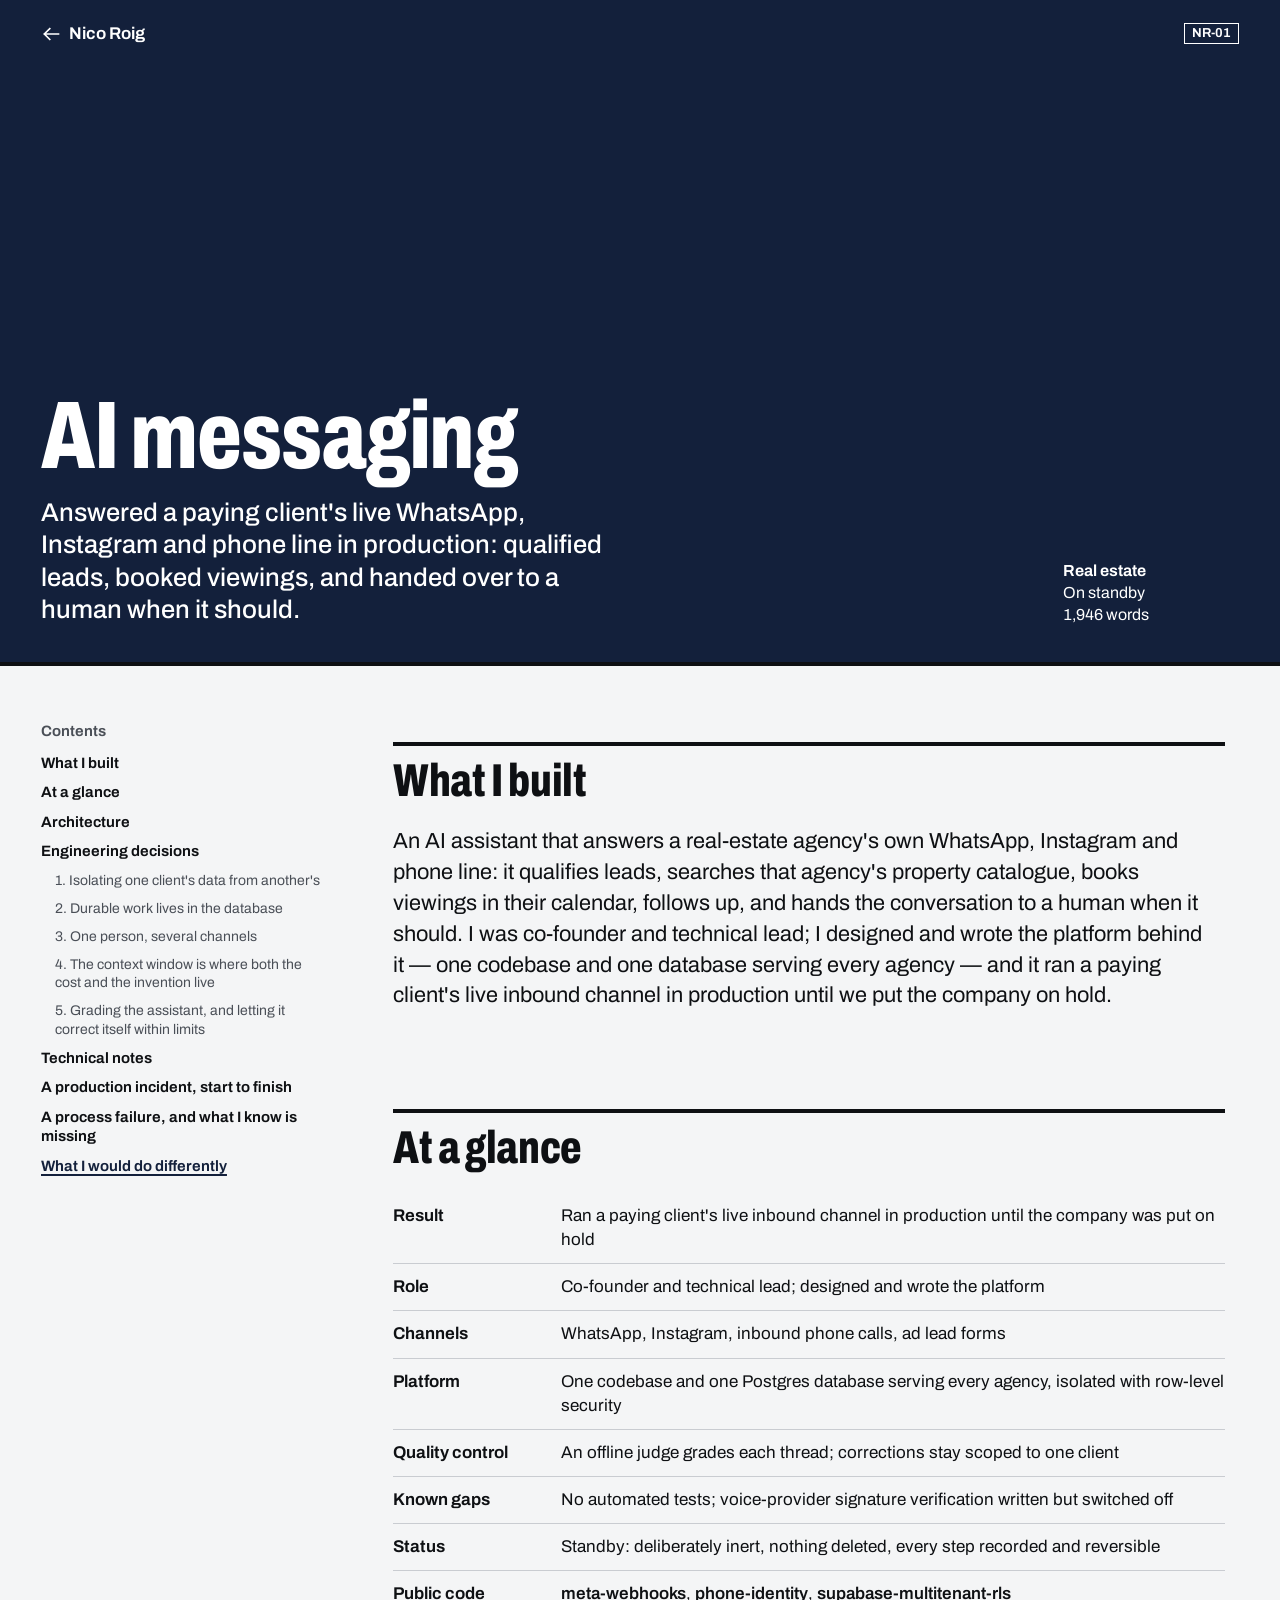
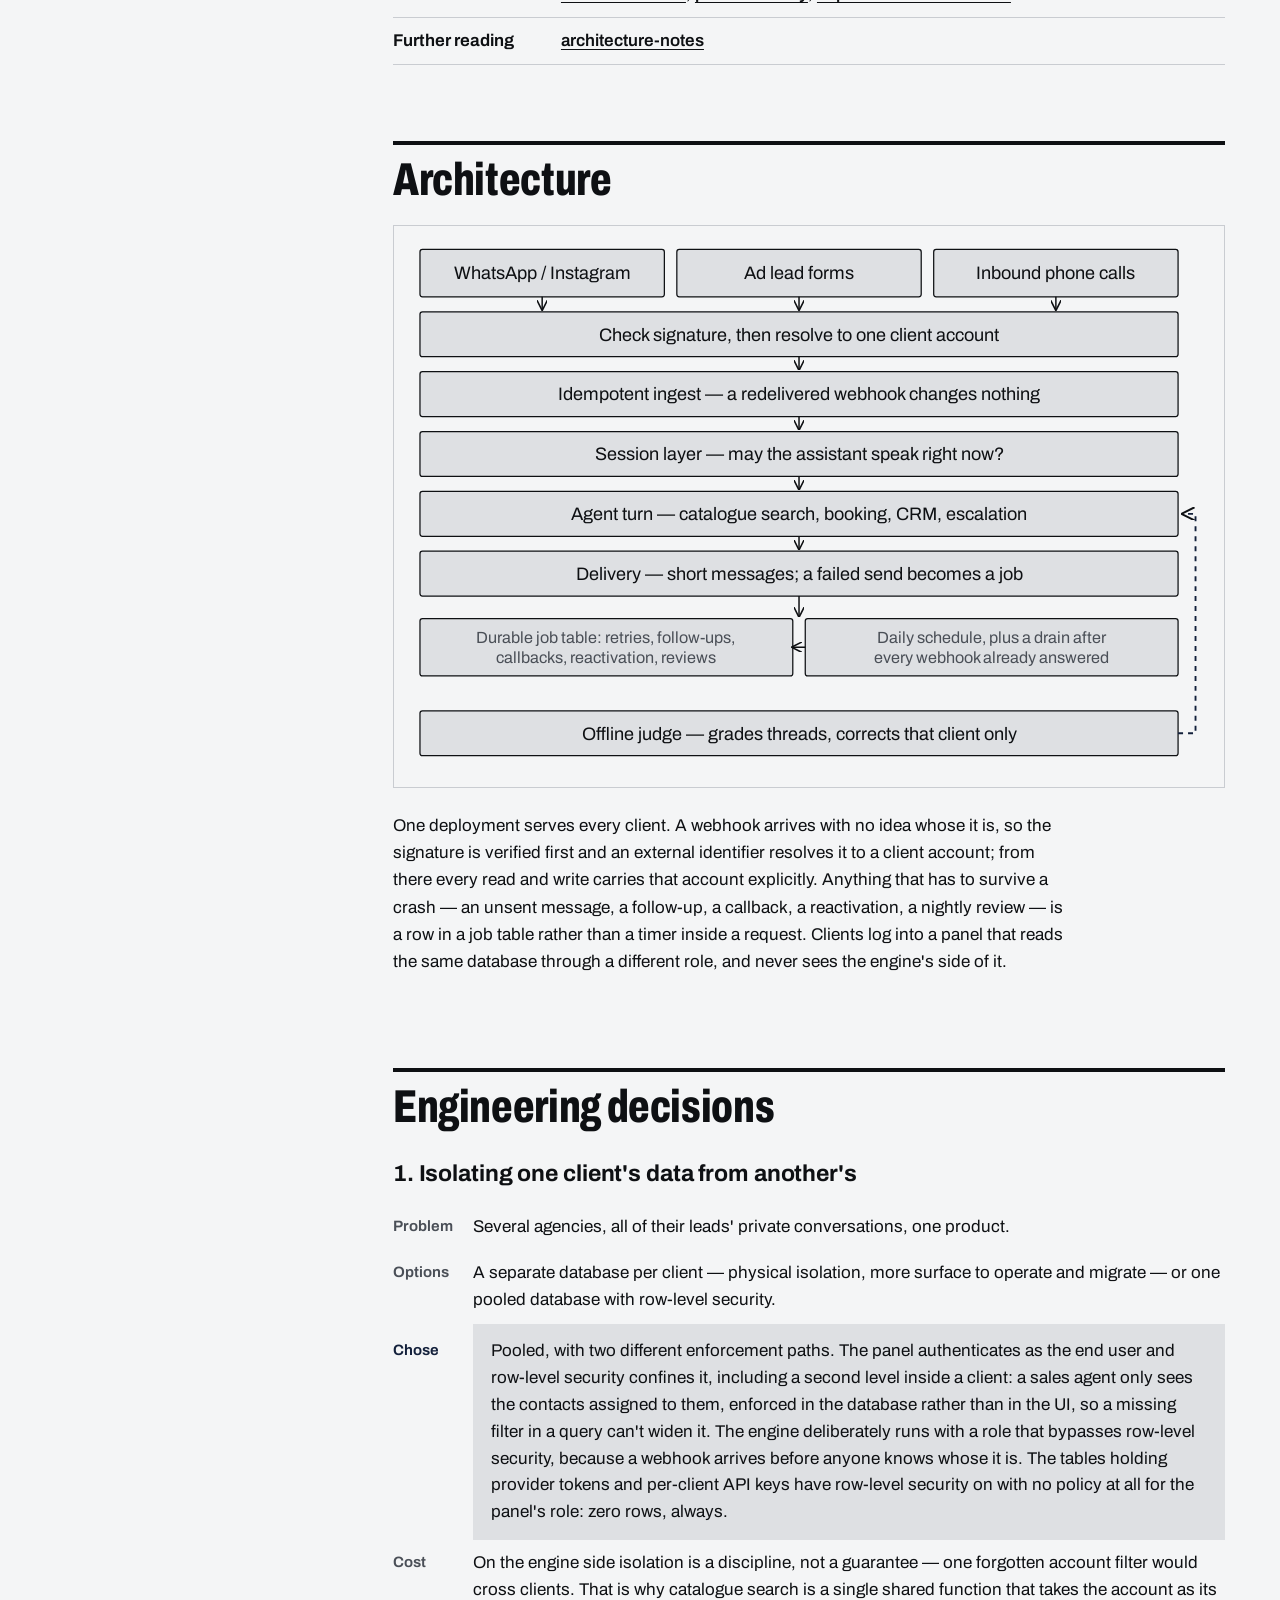
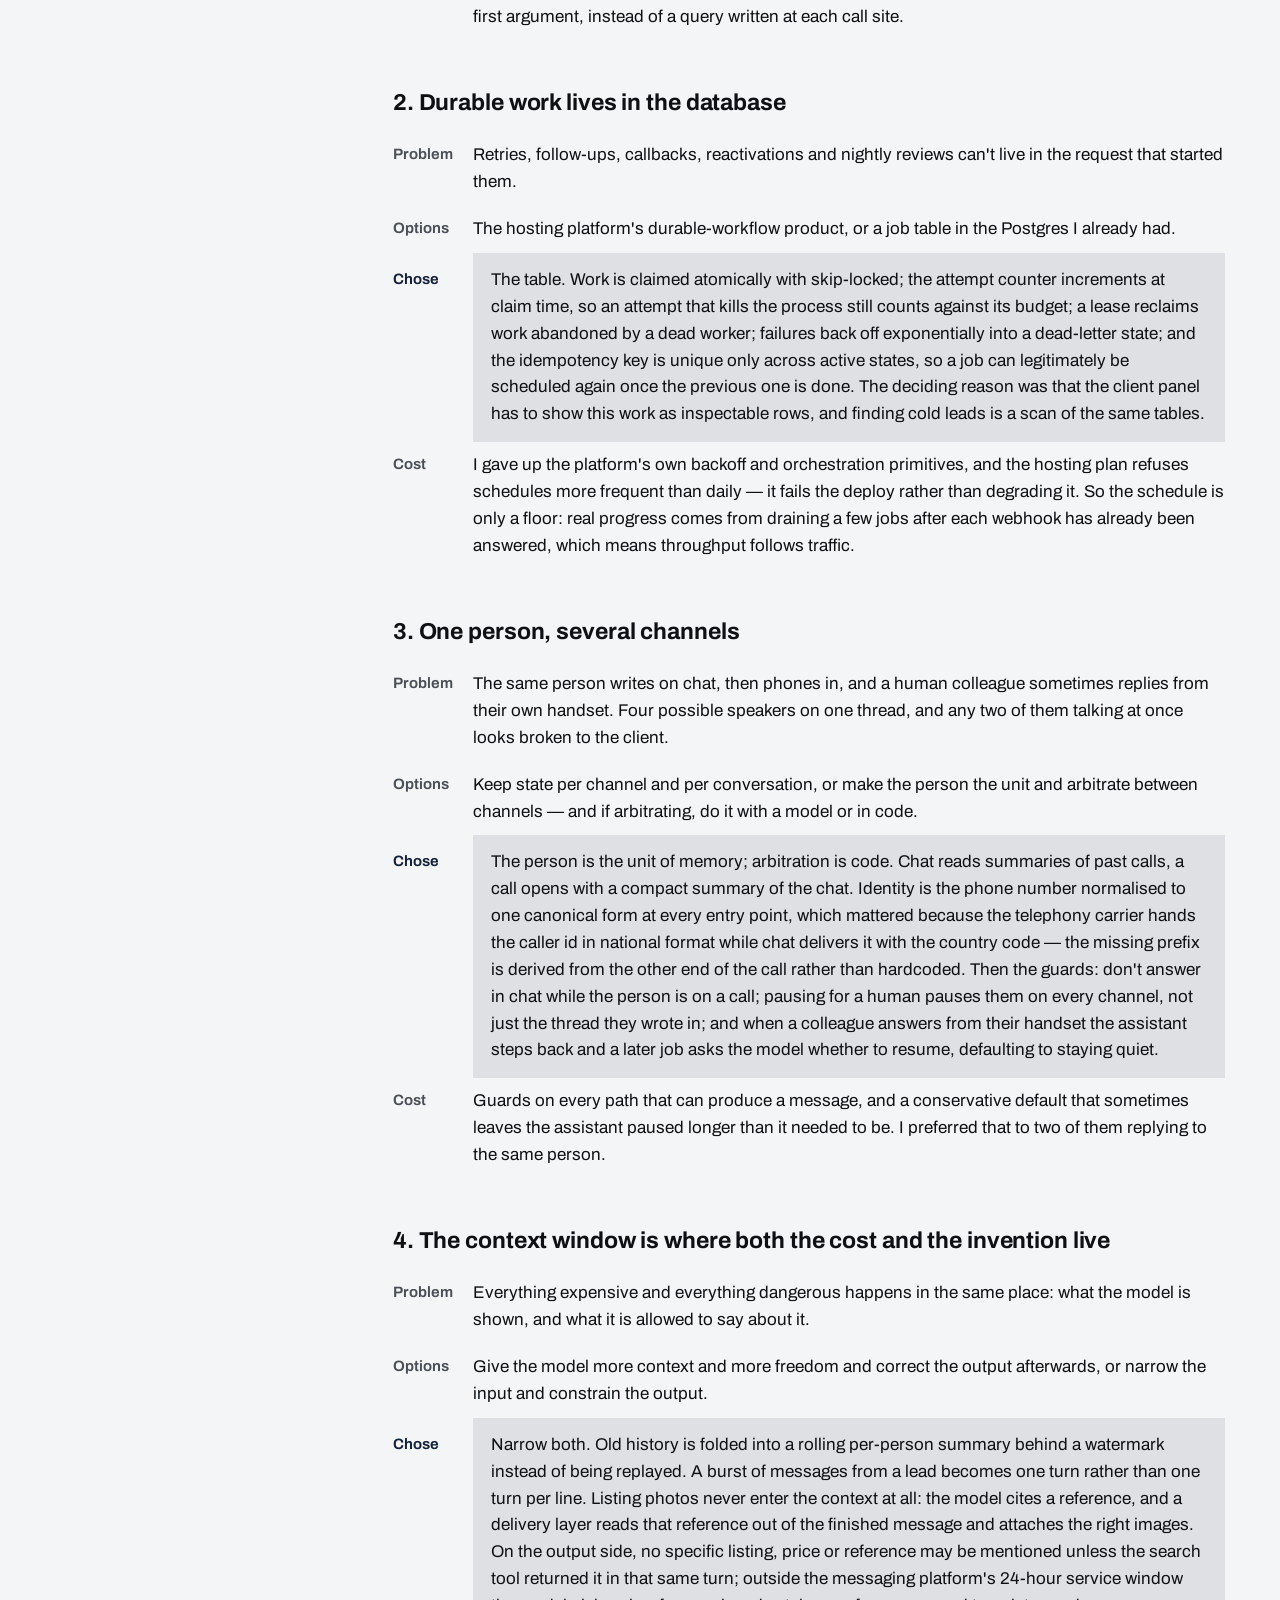
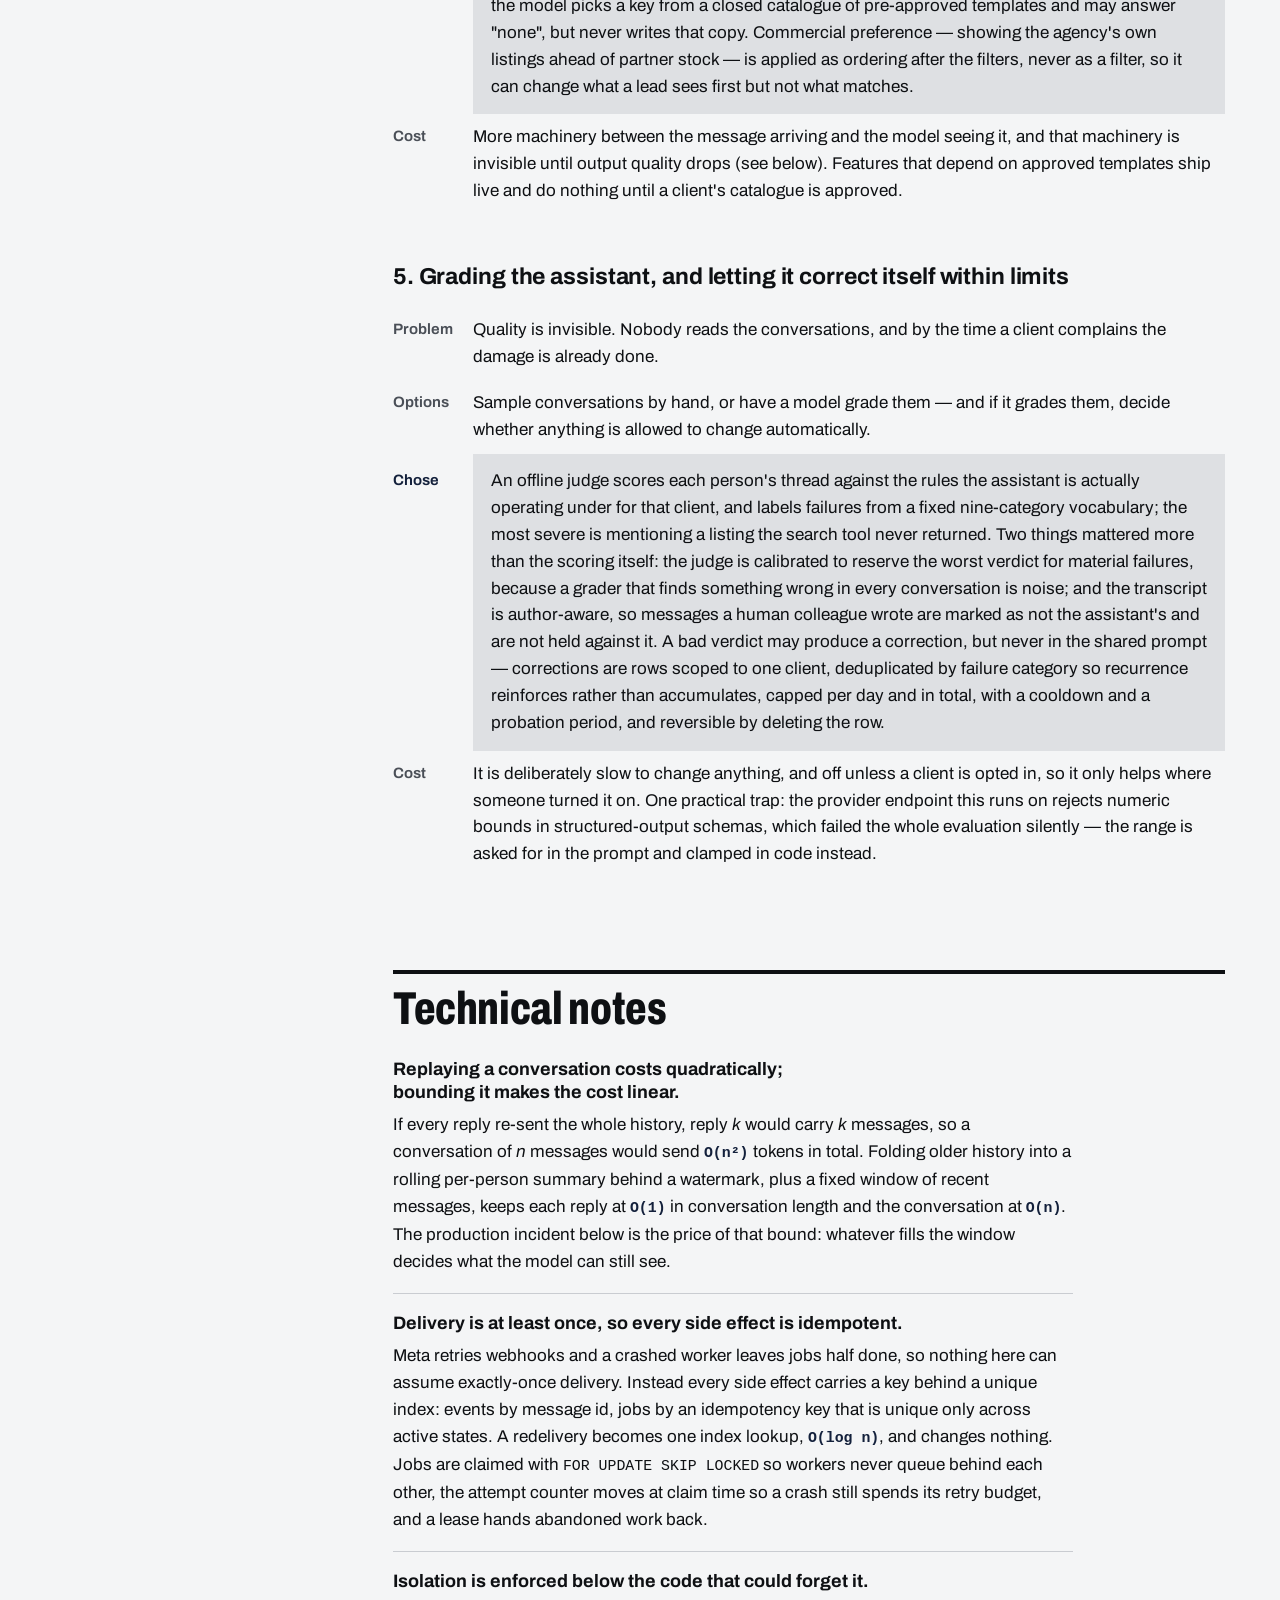
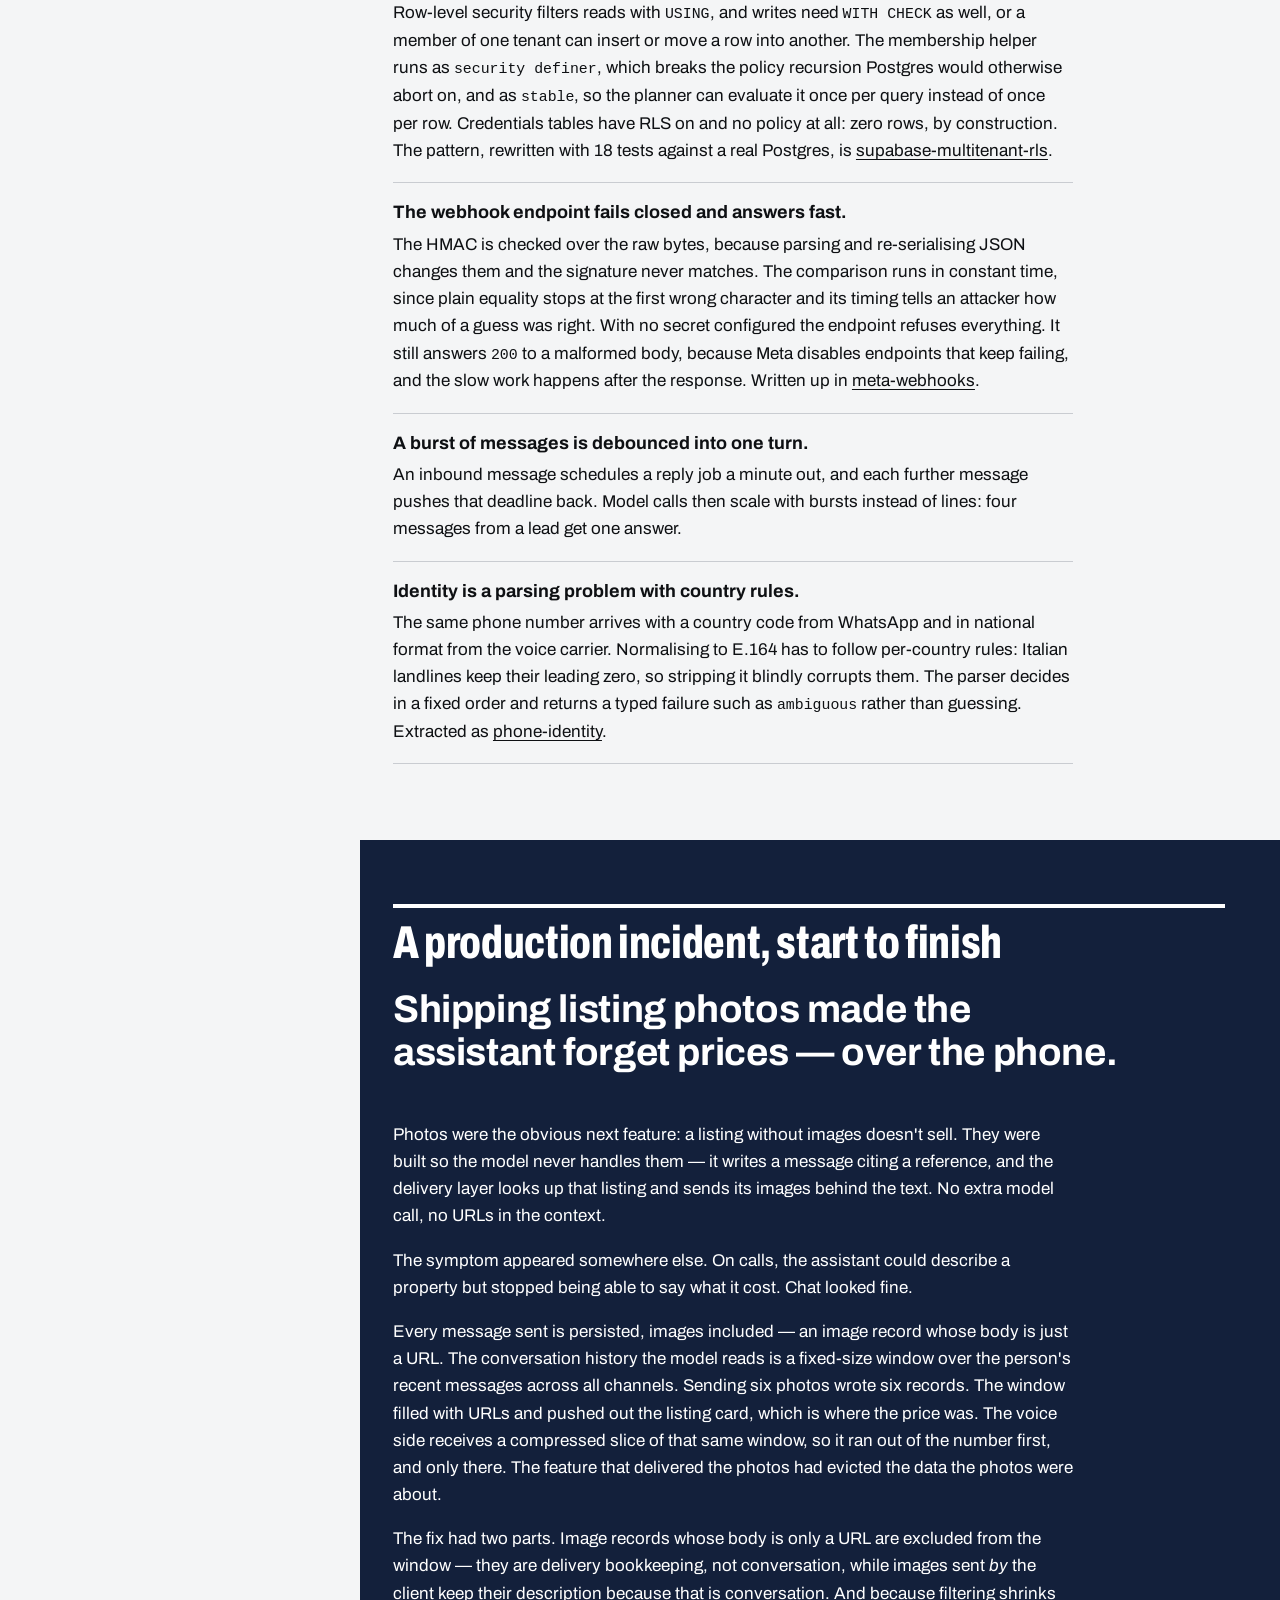
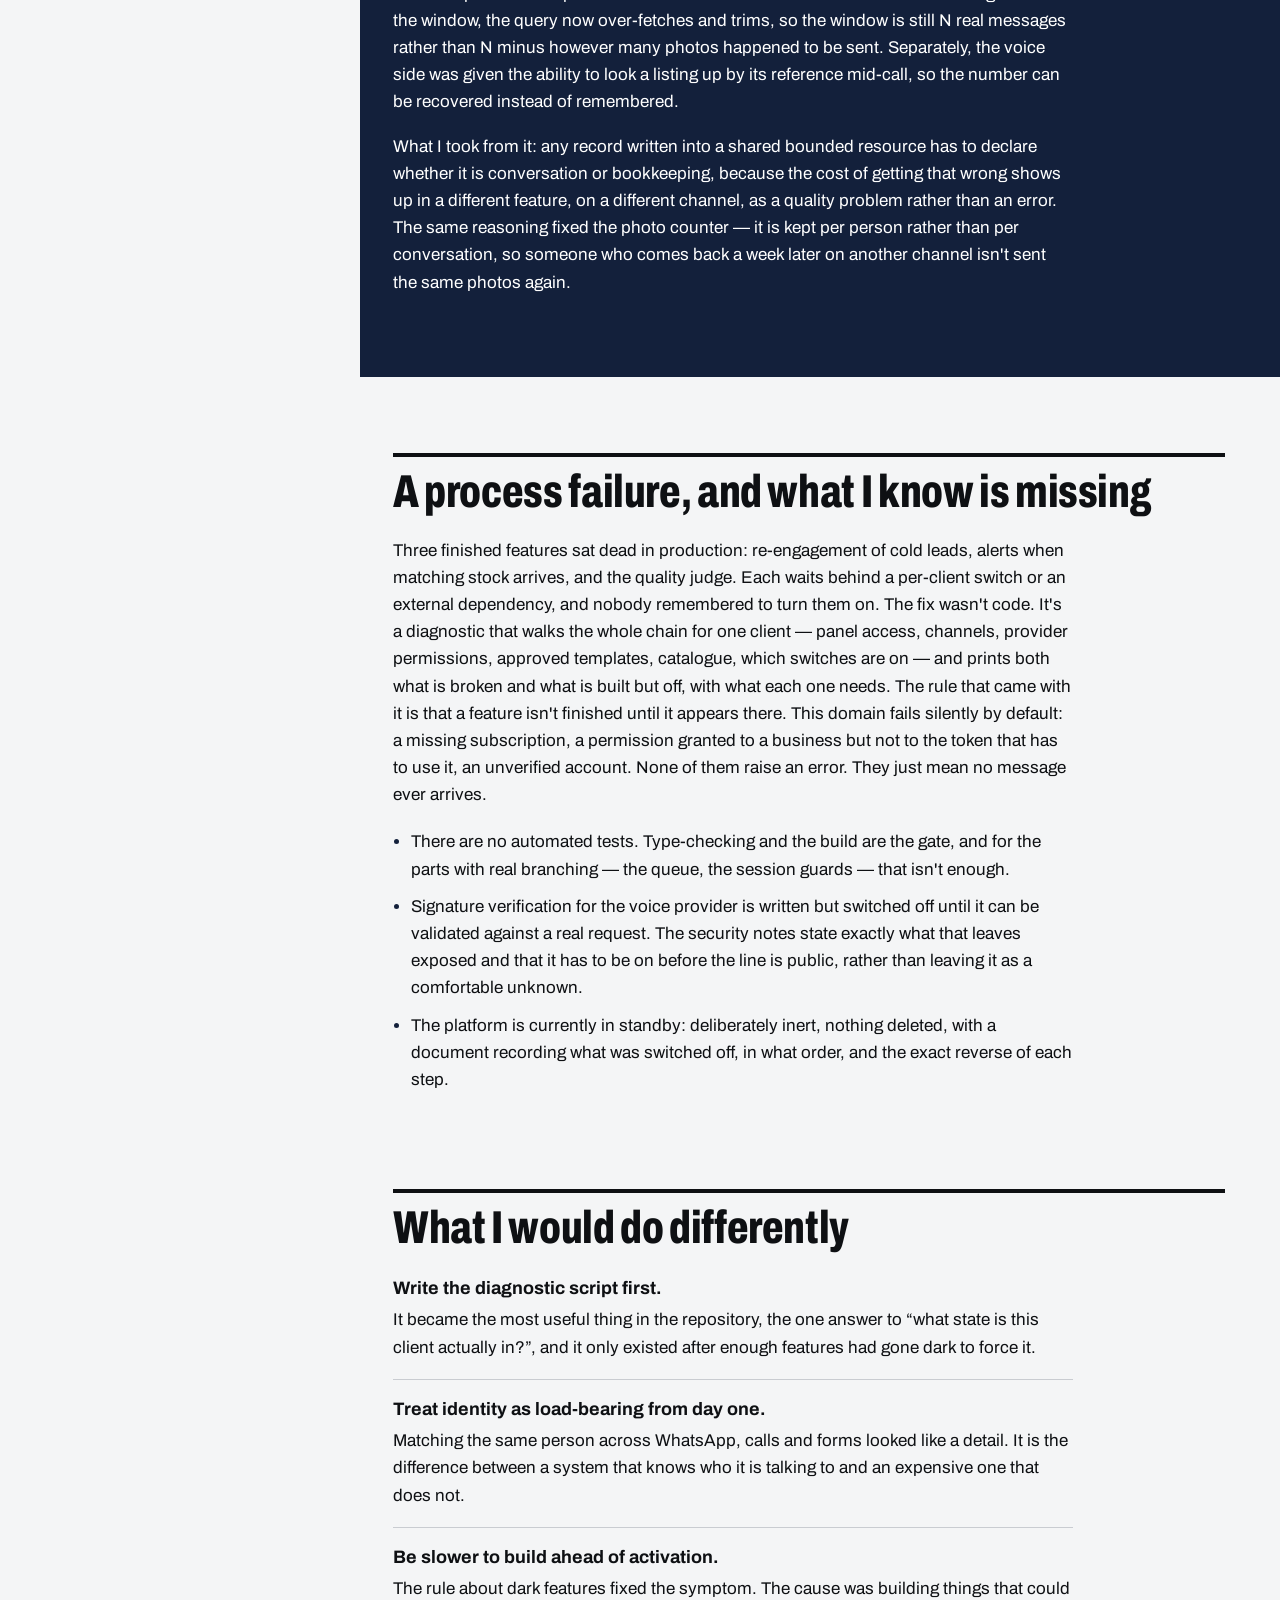
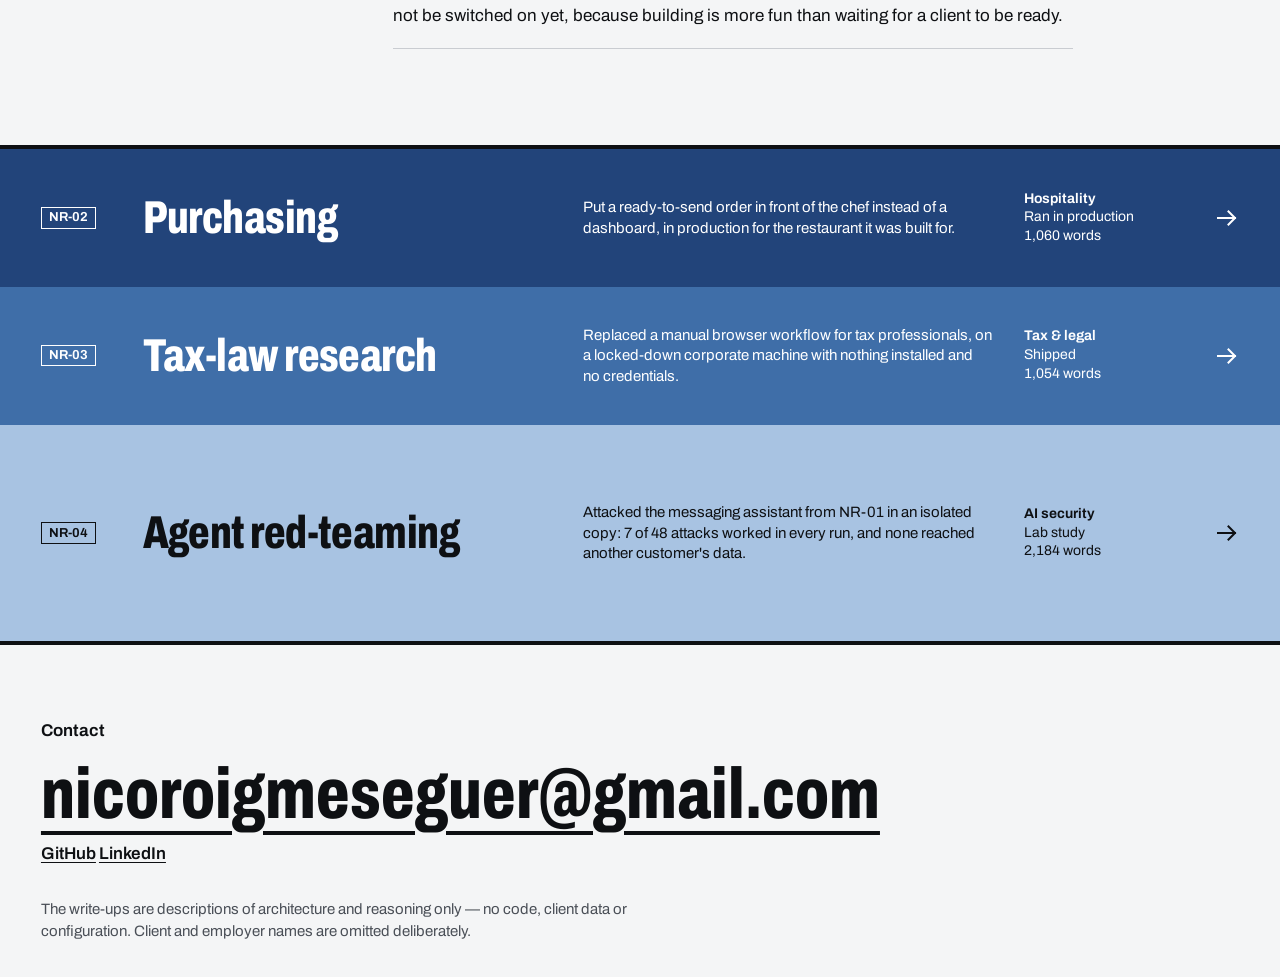
==== commit 3a4a30a8: "NR-04: pruebas de seguridad del asistente de mensajeria Nuevo volumen con el caso de estudio de red-" ====
--- a/messaging/index.html
+++ b/messaging/index.html
@@ -219,6 +219,15 @@
       <svg class="arrow" viewBox="0 0 24 24" width="24" height="24" aria-hidden="true"><path d="M3 12h17M13.5 5.5 20 12l-6.5 6.5" fill="none" stroke="currentColor" stroke-width="2" stroke-linecap="square"/></svg>
     </a>
   </li>
+  <li data-book="security" style="--words:2184">
+    <a class="spine" href="/security/">
+      <span class="plate">NR-04</span>
+      <h2 class="spine-title">Agent red-teaming</h2>
+      <p class="spine-result">Attacked the messaging assistant from NR-01 in an isolated copy: 7 of 48 attacks worked in every run, and none reached another customer's data.</p>
+      <p class="spine-meta"><span>AI security</span><span>Lab study</span><span>2,184 words</span></p>
+      <svg class="arrow" viewBox="0 0 24 24" width="24" height="24" aria-hidden="true"><path d="M3 12h17M13.5 5.5 20 12l-6.5 6.5" fill="none" stroke="currentColor" stroke-width="2" stroke-linecap="square"/></svg>
+    </a>
+  </li>
 </ol>
 </nav>
 <footer class="colophon">
--- a/assets/site.css
+++ b/assets/site.css
@@ -57,8 +57,9 @@
 }
 
 [data-book="messaging"]  { --book: var(--blue-1); --on-book: var(--on-dark);  --book-text: var(--blue-1-text); }
-[data-book="purchasing"] { --book: var(--blue-3); --on-book: var(--on-dark);  --book-text: var(--blue-3-text); }
-[data-book="tax"]        { --book: var(--blue-4); --on-book: var(--on-light); --book-text: var(--blue-4-text); }
+[data-book="purchasing"] { --book: var(--blue-2); --on-book: var(--on-dark);  --book-text: var(--blue-2-text); }
+[data-book="tax"]        { --book: var(--blue-3); --on-book: var(--on-dark);  --book-text: var(--blue-3-text); }
+[data-book="security"]   { --book: var(--blue-4); --on-book: var(--on-light); --book-text: var(--blue-4-text); }
 
 *, *::before, *::after { box-sizing: border-box; }
 html {
@@ -490,6 +491,7 @@
 [data-book="messaging"]  > .spine, body[data-book="messaging"]  > .cover { view-transition-name: book-messaging; }
 [data-book="purchasing"] > .spine, body[data-book="purchasing"] > .cover { view-transition-name: book-purchasing; }
 [data-book="tax"]        > .spine, body[data-book="tax"]        > .cover { view-transition-name: book-tax; }
+[data-book="security"]   > .spine, body[data-book="security"]   > .cover { view-transition-name: book-security; }
 ::view-transition-group(*) { animation-duration: .55s; animation-timing-function: var(--ease); }
 ::view-transition-old(*), ::view-transition-new(*) { height: 100%; object-fit: cover; overflow: clip; }
 
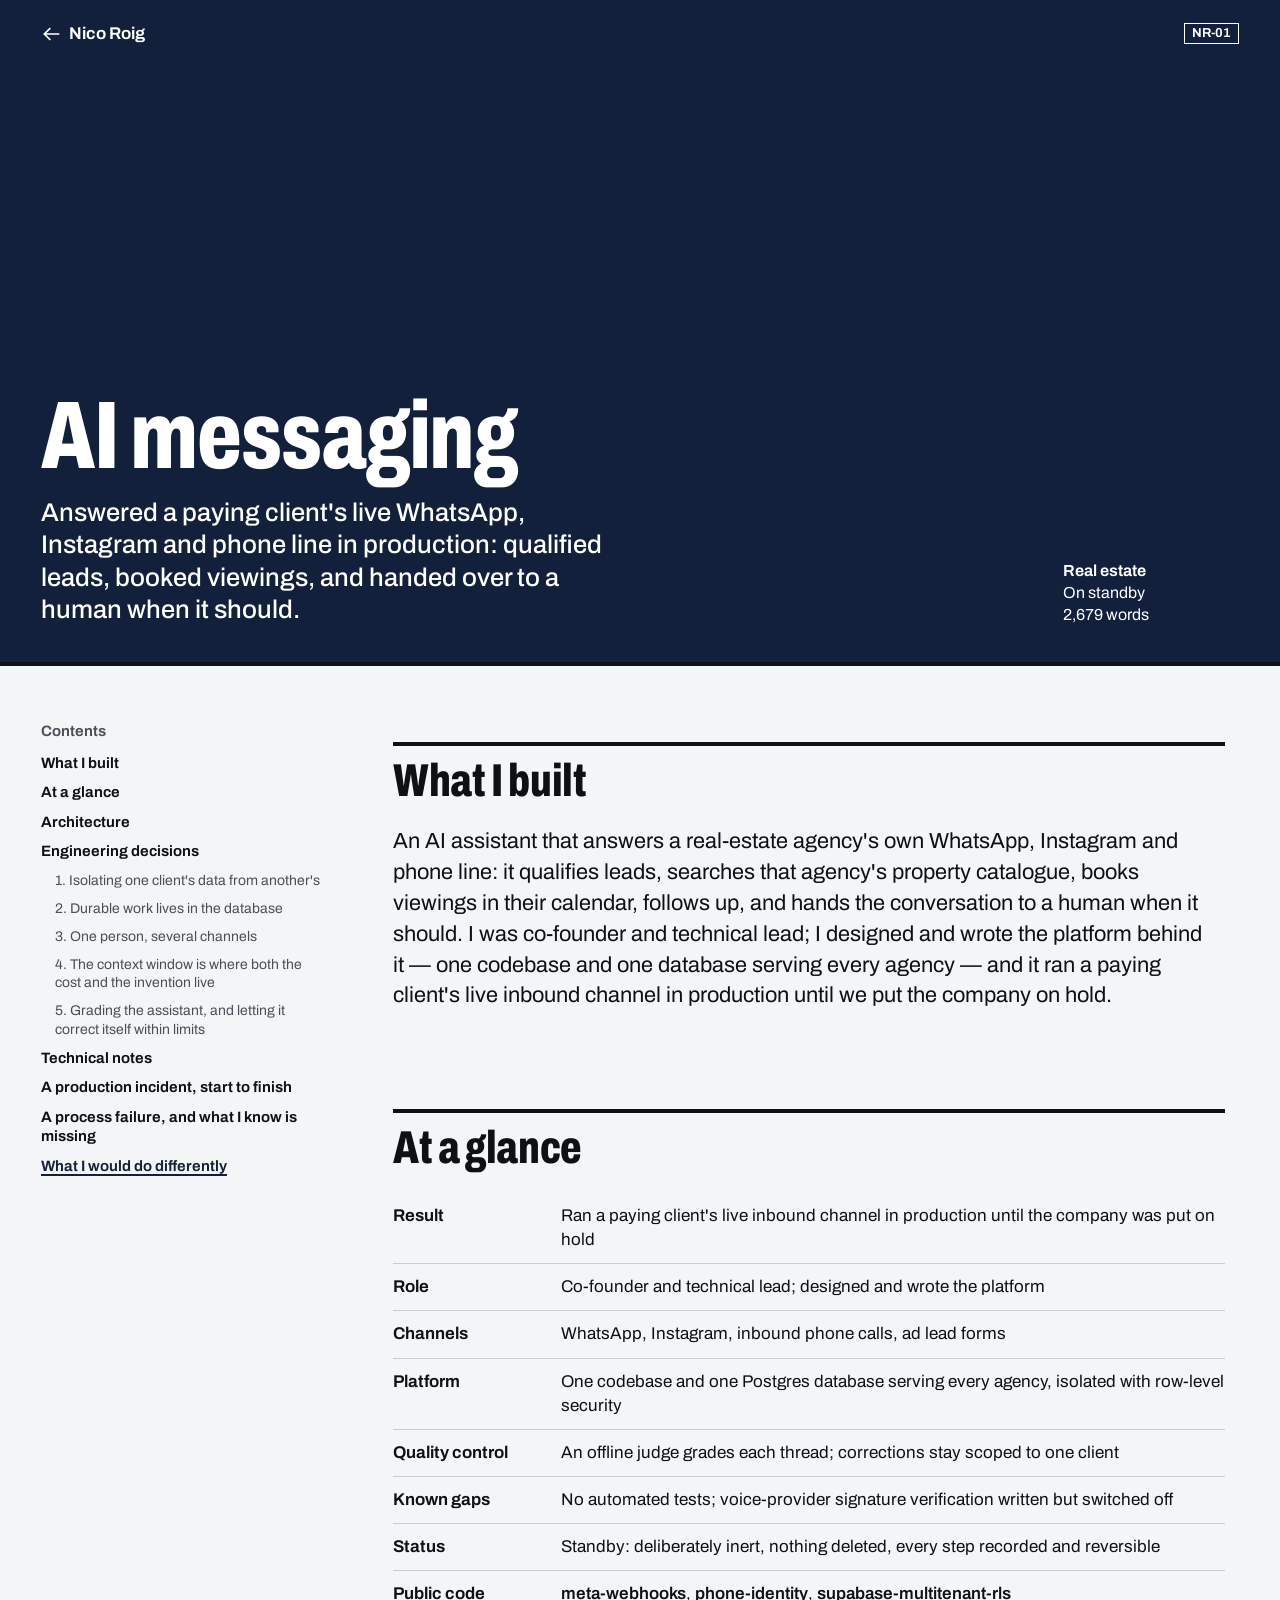
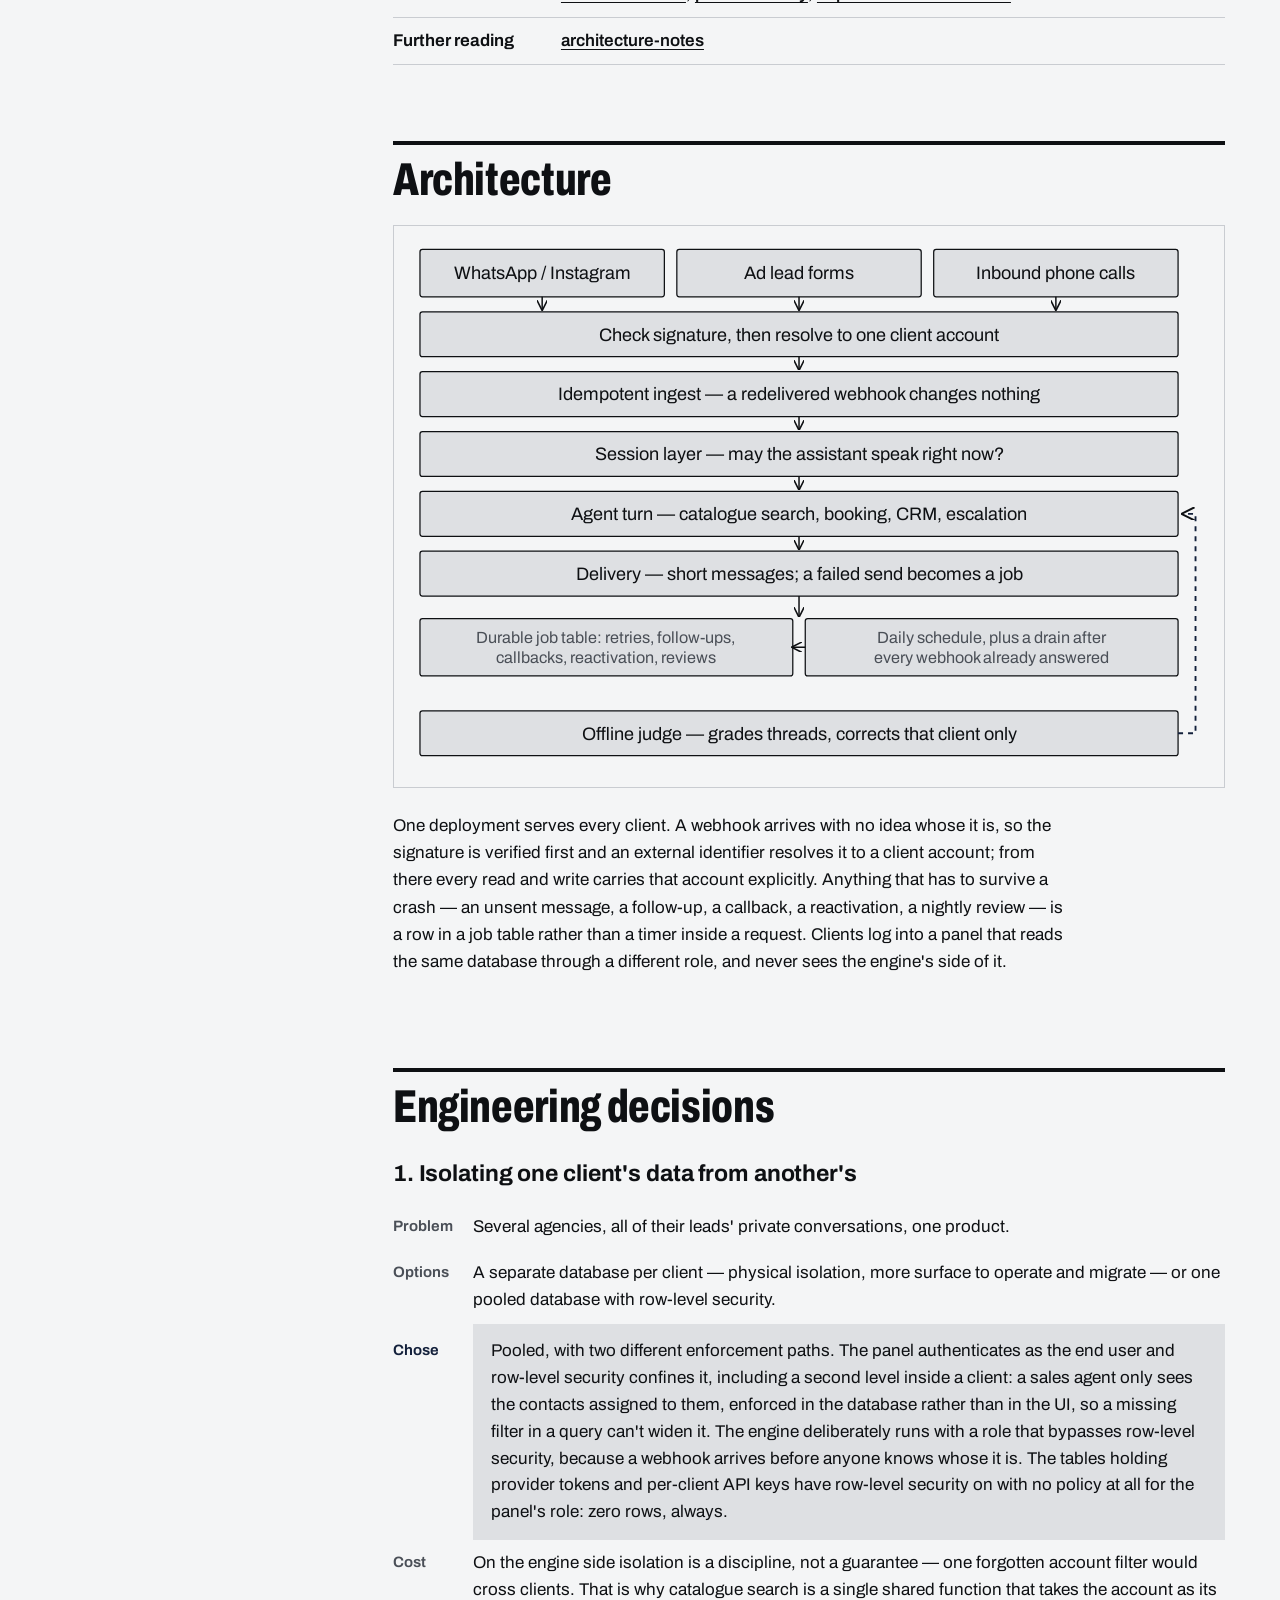
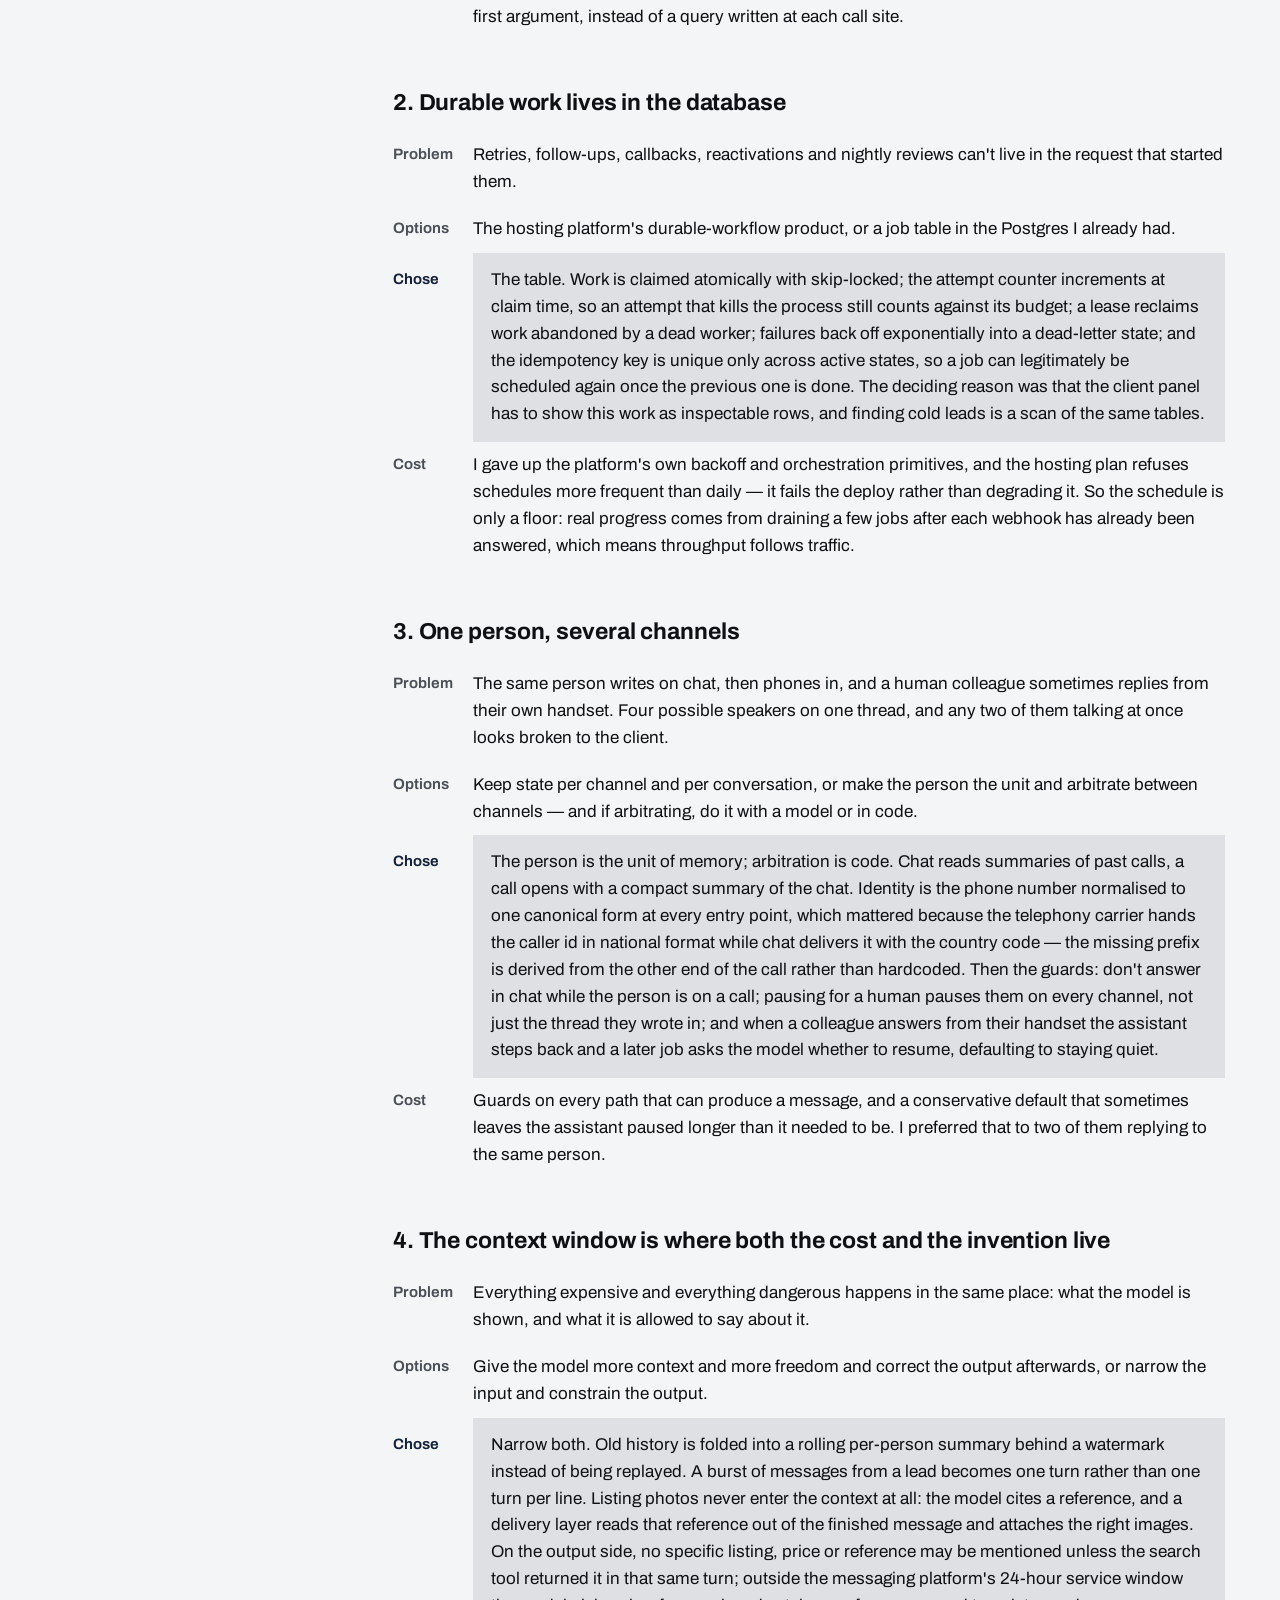
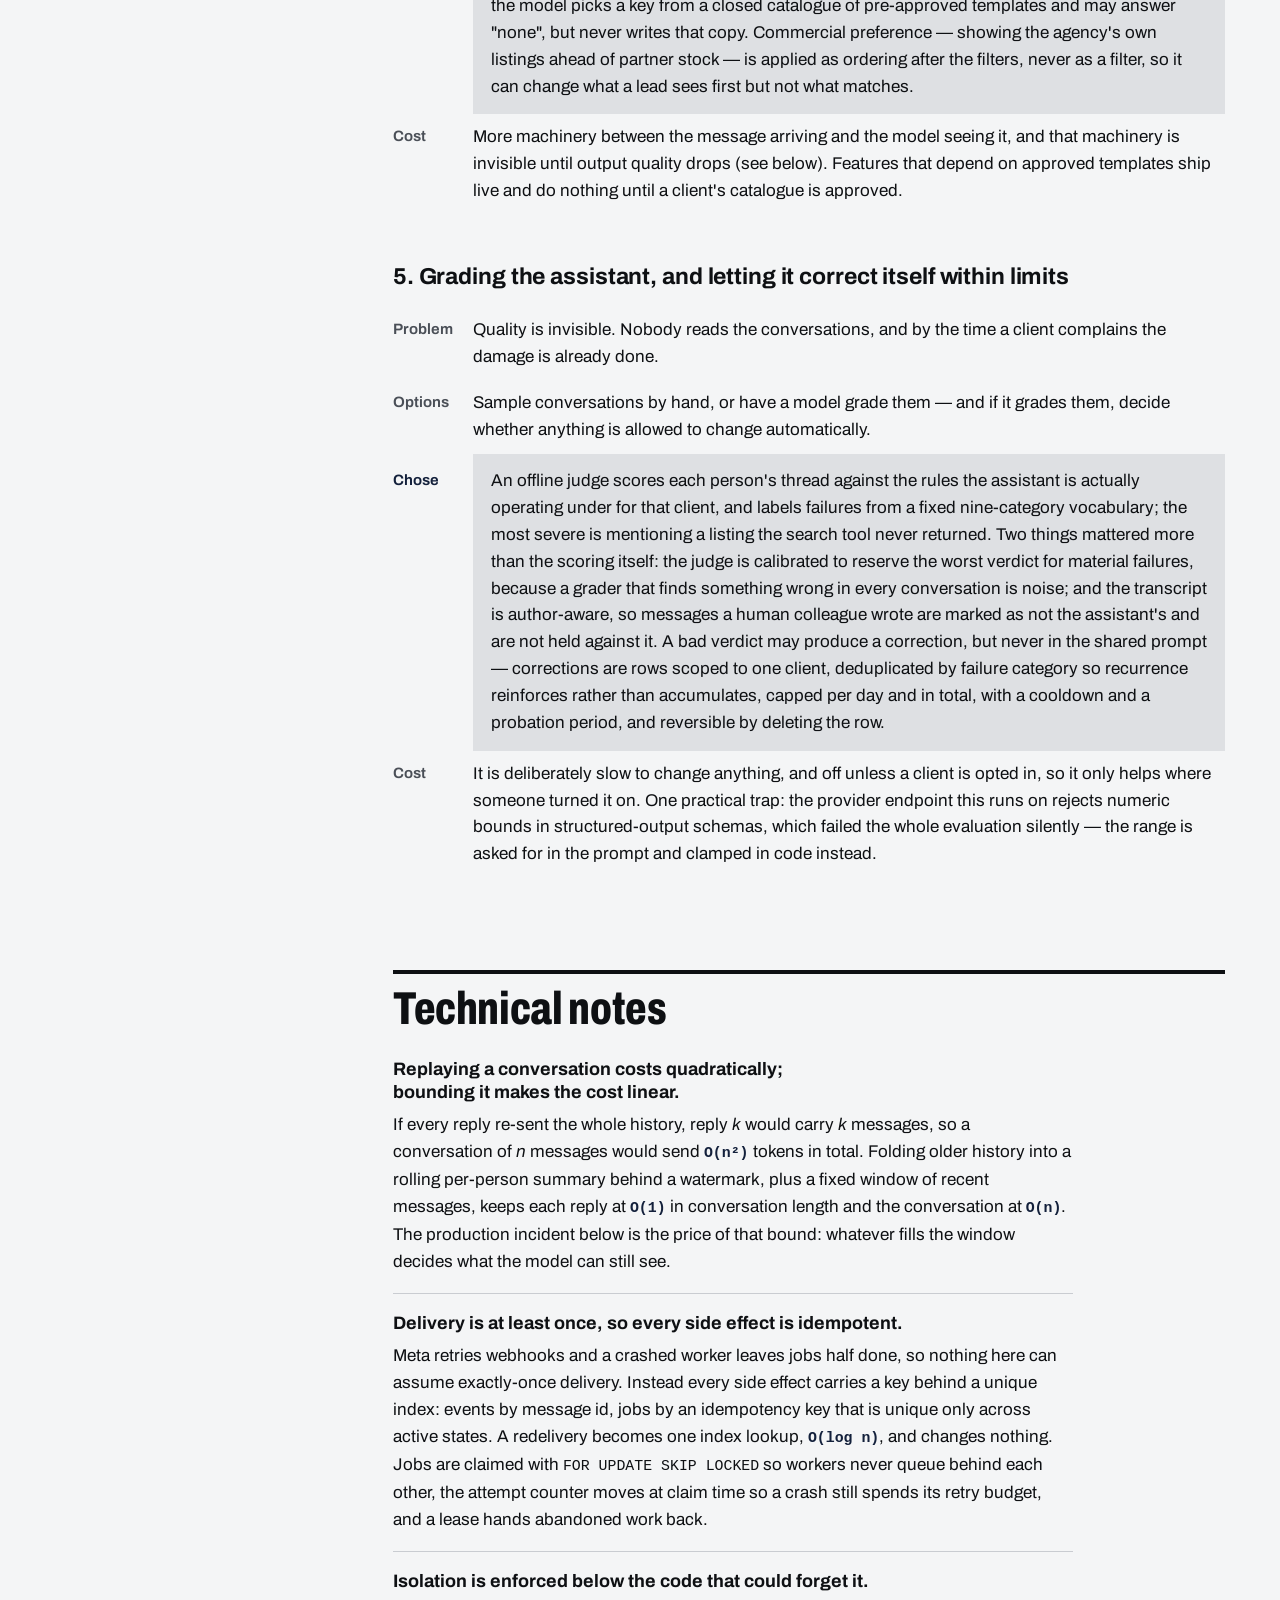
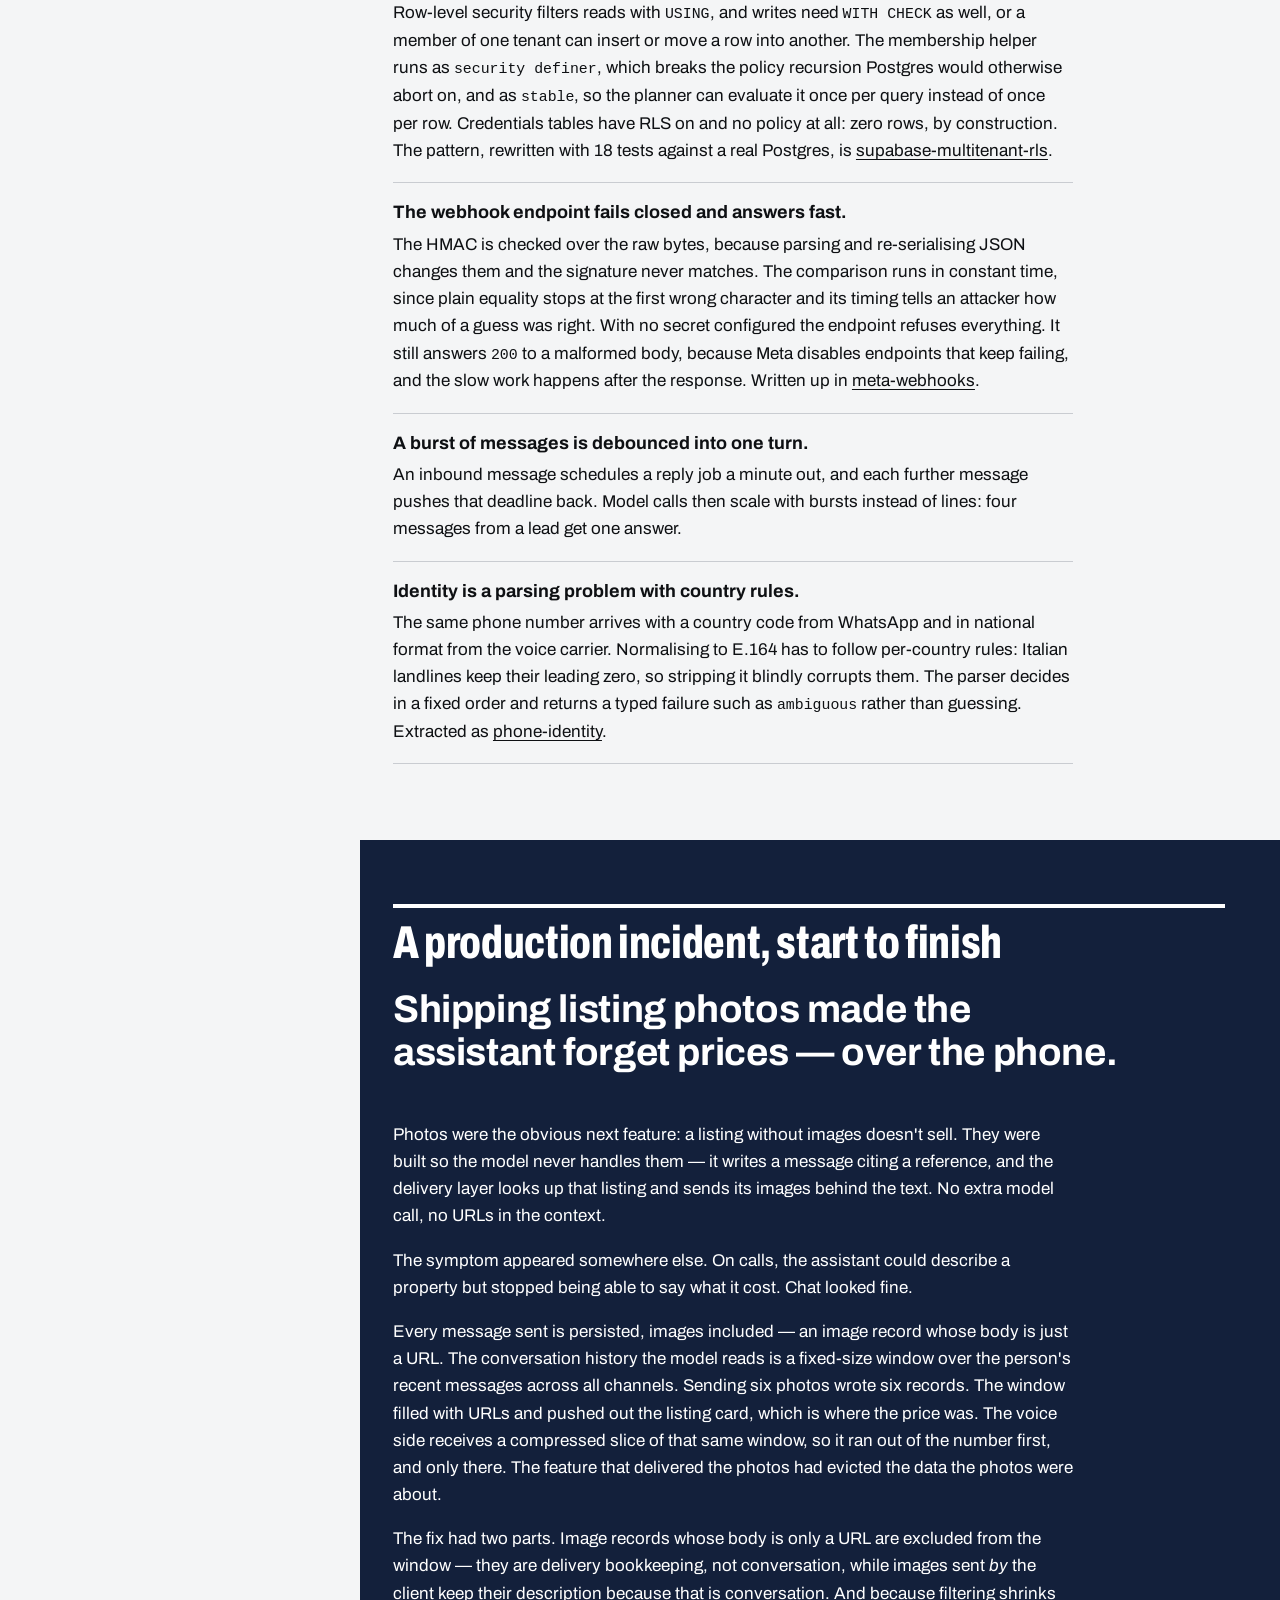
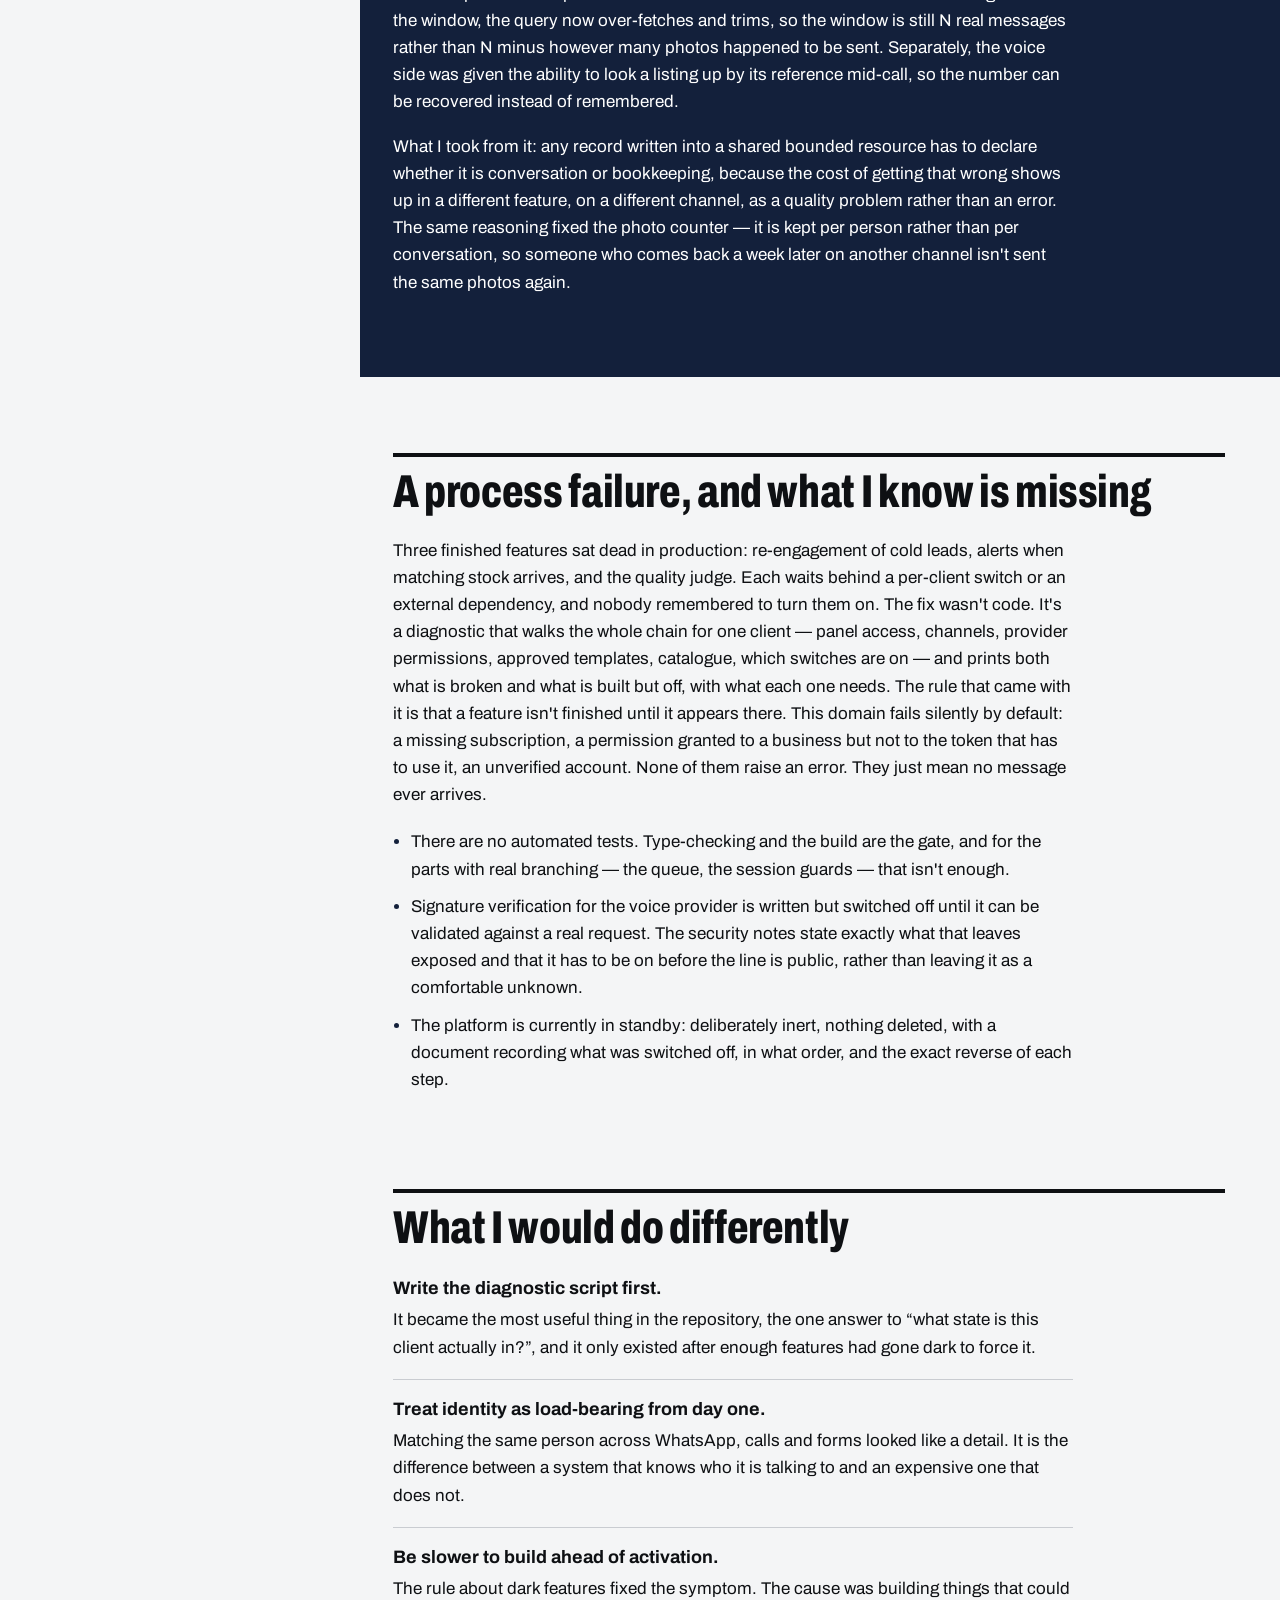
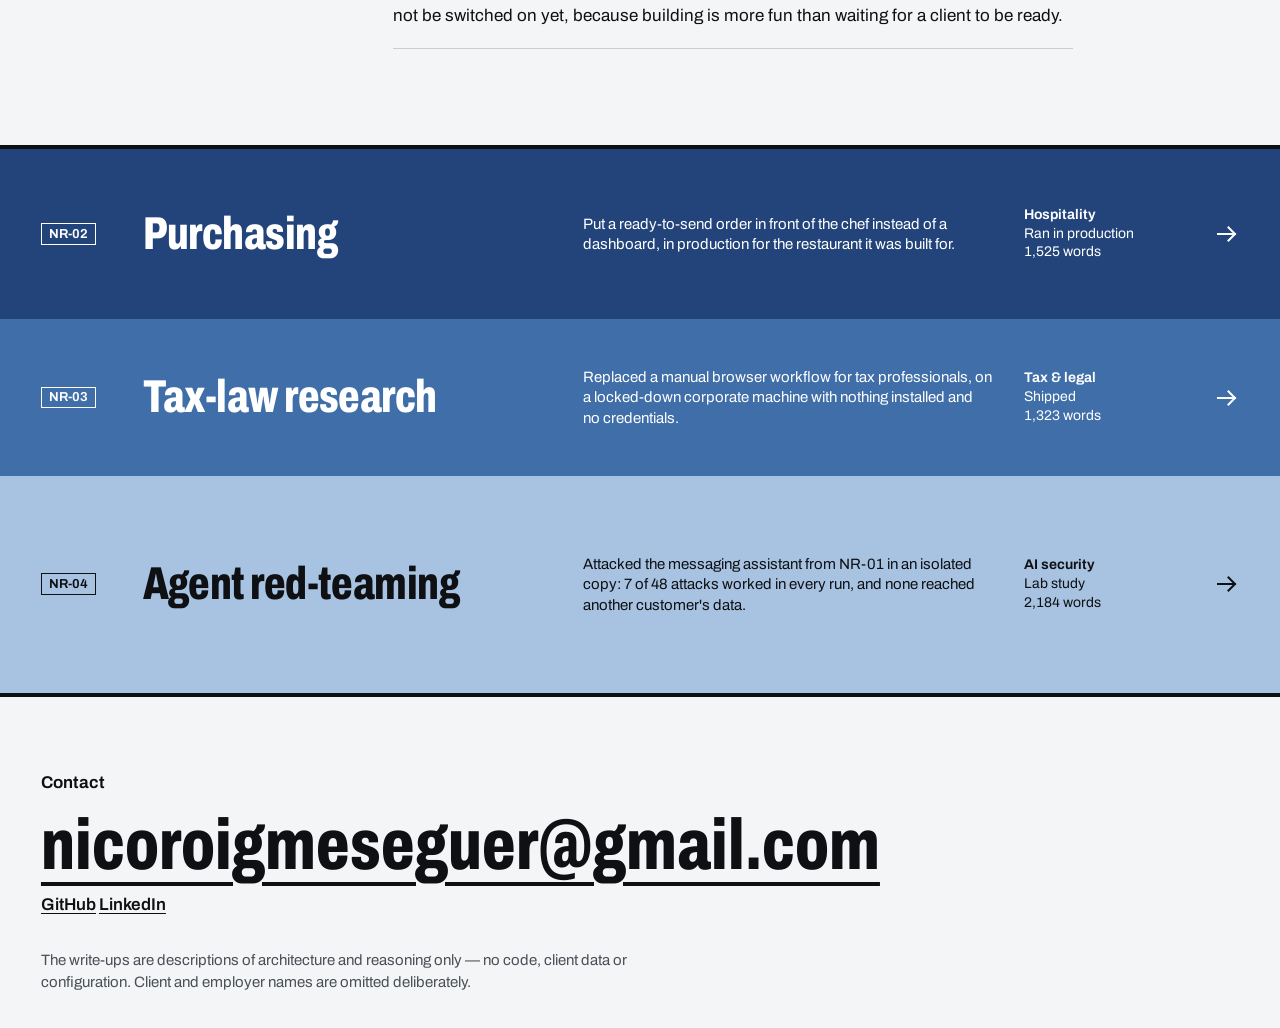
==== commit 6c100572: "Recuento real de palabras en los cuatro volumenes Los recuentos de NR-01 a NR-03 venian de versiones" ====
--- a/messaging/index.html
+++ b/messaging/index.html
@@ -31,7 +31,7 @@
   <div class="cover-body">
     <h1>AI messaging</h1>
     <p class="cover-result">Answered a paying client's live WhatsApp, Instagram and phone line in production: qualified leads, booked viewings, and handed over to a human when it should.</p>
-    <p class="cover-meta"><span>Real estate</span><span>On standby</span><span>1,946 words</span></p>
+    <p class="cover-meta"><span>Real estate</span><span>On standby</span><span>2,679 words</span></p>
   </div>
 </header>
 <div class="doc">
@@ -201,21 +201,21 @@
 </div>
 <nav class="more" id="more" aria-label="The other systems">
 <ol class="stack stack--end">
-  <li data-book="purchasing" style="--words:1060">
+  <li data-book="purchasing" style="--words:1525">
     <a class="spine" href="/purchasing/">
       <span class="plate">NR-02</span>
       <h2 class="spine-title">Purchasing</h2>
       <p class="spine-result">Put a ready-to-send order in front of the chef instead of a dashboard, in production for the restaurant it was built for.</p>
-      <p class="spine-meta"><span>Hospitality</span><span>Ran in production</span><span>1,060 words</span></p>
+      <p class="spine-meta"><span>Hospitality</span><span>Ran in production</span><span>1,525 words</span></p>
       <svg class="arrow" viewBox="0 0 24 24" width="24" height="24" aria-hidden="true"><path d="M3 12h17M13.5 5.5 20 12l-6.5 6.5" fill="none" stroke="currentColor" stroke-width="2" stroke-linecap="square"/></svg>
     </a>
   </li>
-  <li data-book="tax" style="--words:1054">
+  <li data-book="tax" style="--words:1323">
     <a class="spine" href="/tax/">
       <span class="plate">NR-03</span>
       <h2 class="spine-title">Tax-law research</h2>
       <p class="spine-result">Replaced a manual browser workflow for tax professionals, on a locked-down corporate machine with nothing installed and no credentials.</p>
-      <p class="spine-meta"><span>Tax &amp; legal</span><span>Shipped</span><span>1,054 words</span></p>
+      <p class="spine-meta"><span>Tax &amp; legal</span><span>Shipped</span><span>1,323 words</span></p>
       <svg class="arrow" viewBox="0 0 24 24" width="24" height="24" aria-hidden="true"><path d="M3 12h17M13.5 5.5 20 12l-6.5 6.5" fill="none" stroke="currentColor" stroke-width="2" stroke-linecap="square"/></svg>
     </a>
   </li>
